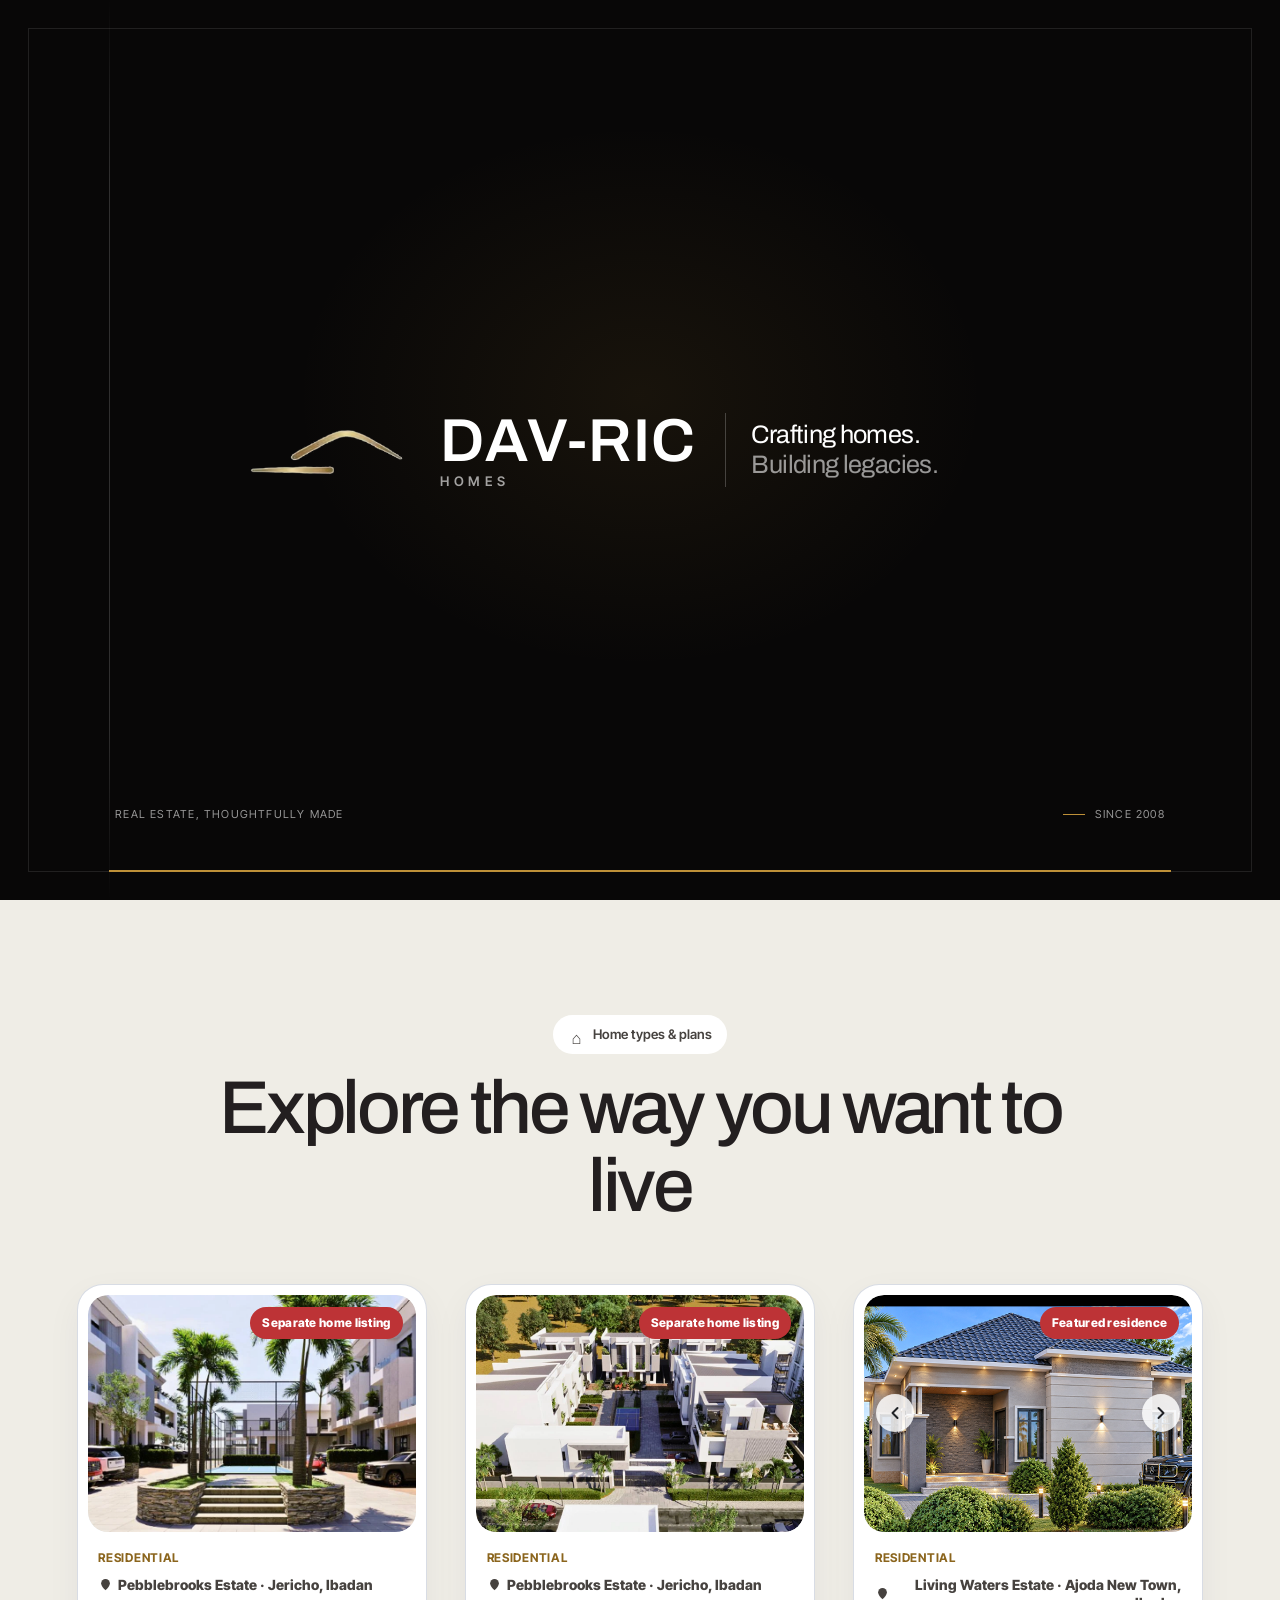
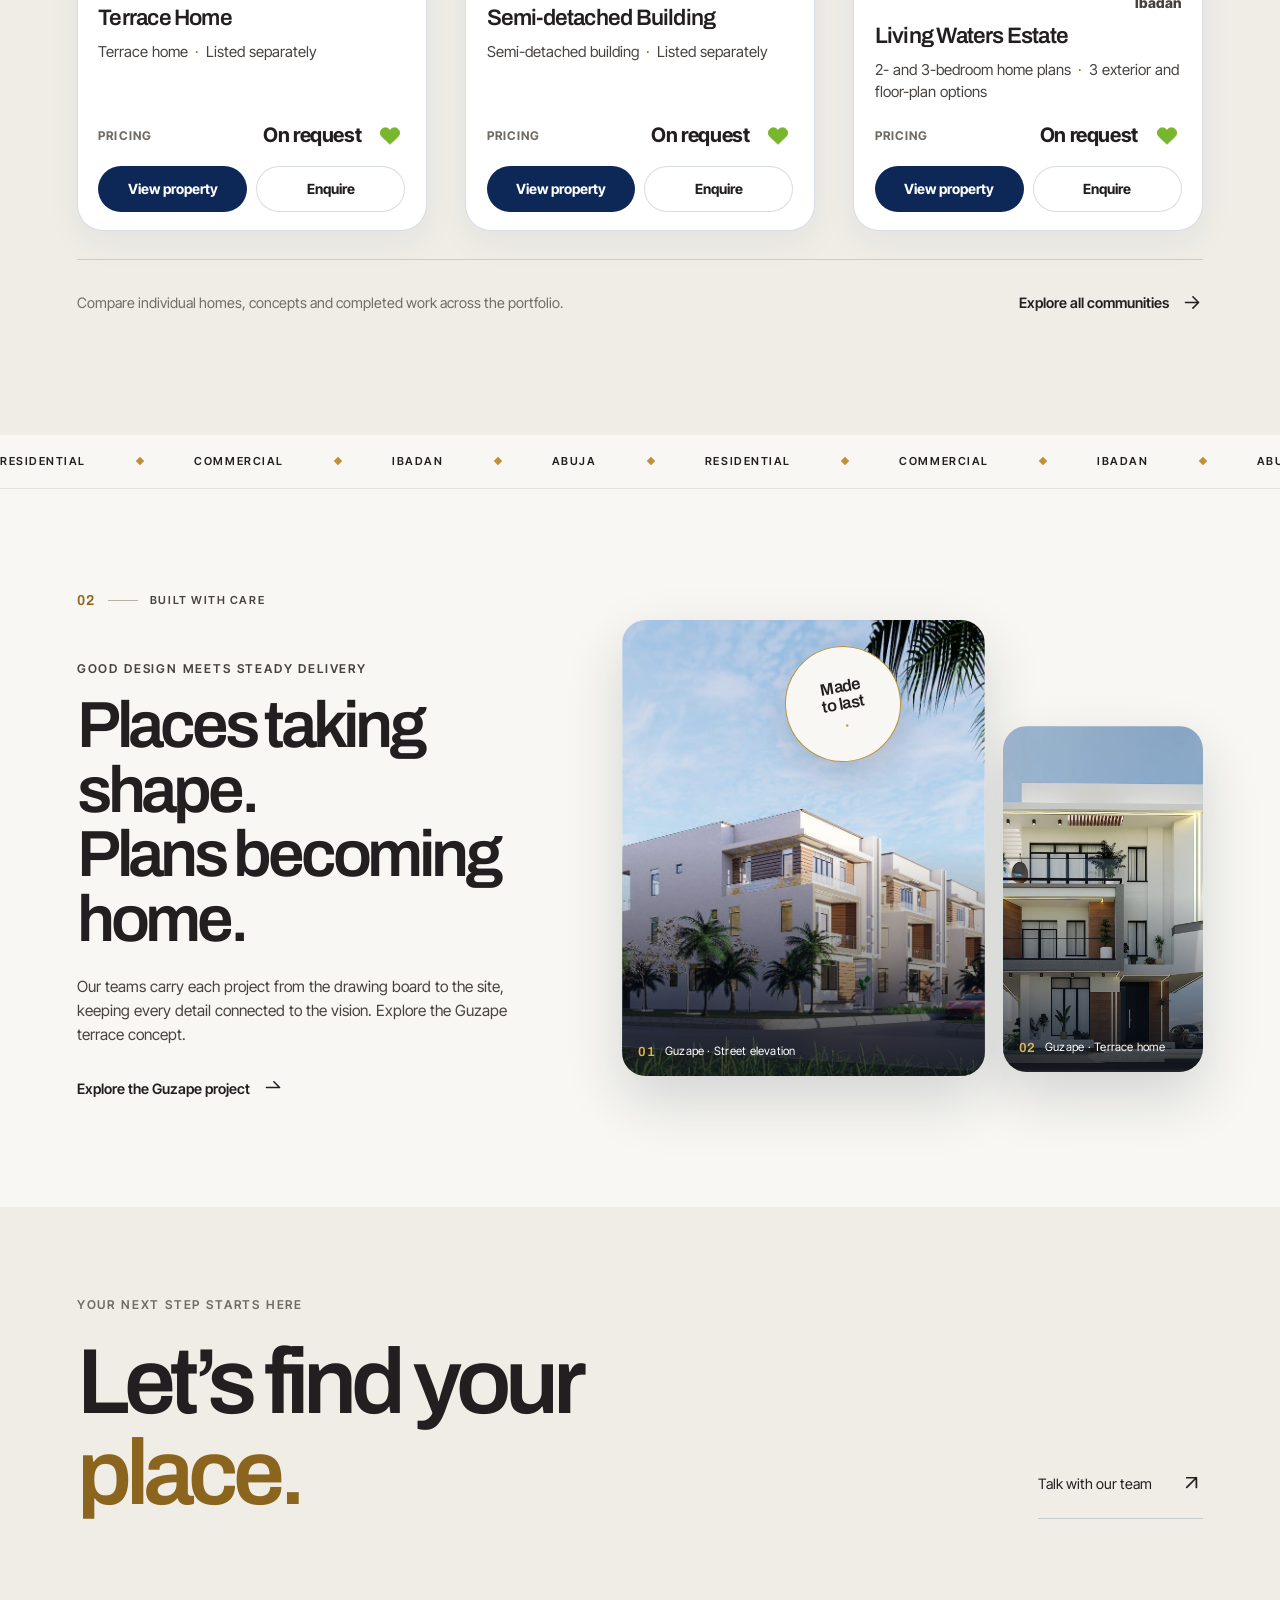
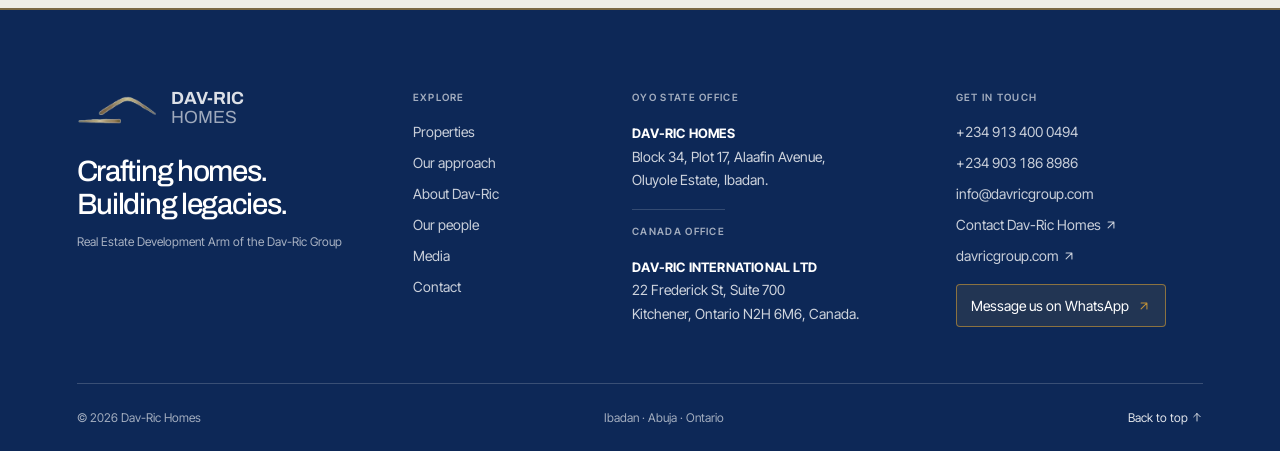
==== index.html @ 877fed22 "Remove featured home types menu item" ====
<!doctype html>
<html lang="en">
  <head>
    <meta charset="utf-8" />
    <meta name="viewport" content="width=device-width, initial-scale=1" />
    <meta name="theme-color" content="#f7f6f3" />
    <link rel="icon" type="image/png" sizes="64x64" href="assets/favicon.png?v=homes-logo" />
    <link rel="canonical" href="https://davrichomes.com/" />
    <meta
      name="description"
      content="Discover residential homes and developments by Dav-Ric Homes in Ibadan and Abuja, including Pebblebrooks Estate and Living Waters Estate."
    />
    <meta property="og:site_name" content="Dav-Ric Homes" />
    <meta property="og:title" content="Dav-Ric Homes | Homes &amp; Developments in Ibadan, Nigeria" />
    <meta
      property="og:description"
      content="Thoughtful homes and places to live, shaped by competence, care and a lasting design vision."
    />
    <meta property="og:type" content="website" />
    <meta property="og:url" content="https://davrichomes.com/" />
    <meta property="og:image" content="https://davrichomes.com/assets/pebblebrooks-render.webp" />
    <meta property="og:image:alt" content="Architectural visualisation of Pebblebrooks Estate in Jericho, Ibadan" />
    <meta name="twitter:card" content="summary_large_image" />
    <meta name="twitter:title" content="Dav-Ric Homes | Homes &amp; Developments in Ibadan, Nigeria" />
    <meta name="twitter:description" content="Discover residential homes and developments by Dav-Ric Homes in Ibadan and Abuja." />
    <meta name="twitter:image" content="https://davrichomes.com/assets/pebblebrooks-render.webp" />
    <script type="application/ld+json">
      {
        "@context": "https://schema.org",
        "@graph": [
          {
            "@type": "Organization",
            "@id": "https://davrichomes.com/#organization",
            "name": "Dav-Ric Homes",
            "url": "https://davrichomes.com/",
            "description": "The real estate development arm of Dav-Ric Group, creating homes and residential developments.",
            "logo": {
              "@type": "ImageObject",
              "url": "https://davrichomes.com/assets/davric-mark.png"
            },
            "parentOrganization": {
              "@type": "Organization",
              "name": "Dav-Ric Group",
              "url": "https://www.davricgroup.com/"
            },
            "address": {
              "@type": "PostalAddress",
              "streetAddress": "Block 34, Plot 17, Alaafin Avenue, Oluyole Estate",
              "addressLocality": "Ibadan",
              "addressRegion": "Oyo",
              "addressCountry": "NG"
            },
            "contactPoint": {
              "@type": "ContactPoint",
              "telephone": "+2349134000494",
              "email": "info@davricgroup.com",
              "contactType": "customer enquiries",
              "availableLanguage": "English"
            }
          },
          {
            "@type": "WebSite",
            "@id": "https://davrichomes.com/#website",
            "url": "https://davrichomes.com/",
            "name": "Dav-Ric Homes",
            "publisher": { "@id": "https://davrichomes.com/#organization" },
            "inLanguage": "en"
          }
        ]
      }
    </script>
    <title>Dav-Ric Homes | Homes &amp; Developments in Ibadan, Nigeria</title>
    <script>
      try {
        const savedTheme = localStorage.getItem("davric-theme");
        const preferredTheme = savedTheme || (window.matchMedia("(prefers-color-scheme: dark)").matches ? "dark" : "light");
        document.documentElement.dataset.theme = preferredTheme;
      } catch {
        document.documentElement.dataset.theme = window.matchMedia("(prefers-color-scheme: dark)").matches ? "dark" : "light";
      }
    </script>
    <link rel="preconnect" href="https://fonts.googleapis.com" />
    <link rel="preconnect" href="https://fonts.gstatic.com" crossorigin />
    <link
      href="https://fonts.googleapis.com/css2?family=Archivo:wght@400;500;600;700&family=Inter+Tight:wght@400;500;600;700&display=swap"
      rel="stylesheet"
    />
    <link rel="stylesheet" href="styles.css?v=estate-layouts-20261120" />
    <script src="script.js?v=communities-developments-20261121" defer></script>
  </head>
  <body>
    <a class="skip-link" href="#main">Skip to content</a>

    <div class="site-intro" data-site-intro aria-hidden="true">
      <div class="site-intro-lockup">
        <span class="site-intro-mark"><img src="assets/davric-roof-mark.png" alt="" width="164" height="50" /></span>
        <span class="site-intro-name"><strong>DAV-RIC</strong><span>HOMES</span></span>
        <span class="site-intro-tagline">Crafting homes.<br /><em>Building legacies.</em></span>
      </div>
      <span class="site-intro-footer"><span>Real estate, thoughtfully made</span><span><i></i> Since 2008</span></span>
      <span class="site-intro-progress" aria-hidden="true"></span>
    </div>
    <div class="page-transition" data-page-transition aria-hidden="true">
      <span class="page-transition-mark"><img src="assets/davric-roof-mark.png" alt="" /></span>
      <span class="page-transition-name"><strong>DAV-RIC</strong><span>HOMES</span></span>
      <span class="page-transition-rule"></span>
    </div>
    <span class="page-scroll-meter" data-scroll-meter aria-hidden="true"></span>

    <header class="site-header" id="top">
      <div class="header-inner shell">
        <a class="brand" href="/" aria-label="Dav-Ric Homes, home">
          <img src="assets/davric-roof-mark.png" alt="Dav-Ric Homes roofline logo" width="84" height="30" />
          <span class="brand-name">
            <strong>DAV-RIC</strong>
            <span>HOMES</span>
          </span>
        </a>

        <nav class="desktop-nav" aria-label="Main navigation">
          <details class="desktop-nav-dropdown">
  <summary>Communities</summary>
  <div class="desktop-nav-dropdown-menu">
    <a href="/communities">Browse all communities</a>
    <a href="/projects/pebblebrooks-terrace-home">Pebblebrooks Terrace Home</a>
    <a href="/projects/pebblebrooks-semi-detached-building">Pebblebrooks Semi-detached</a>
    <a href="/projects/guzape-abuja">Guzape Main Project</a>
  </div>
</details>
          <a href="/about#top">About Dav-Ric</a>
          <a href="/media">Media</a>
          <a href="/contact">Contact</a>
          <a class="nav-cta nav-expert-cta" href="/contact"><span>Speak to an expert</span><span aria-hidden="true"><svg class="ui-arrow ui-arrow--up-right" viewBox="0 0 24 24" focusable="false"><path d="M7 17 17 7M7 7h10v10" /></svg></span></a>
        </nav>

        <div class="header-actions">
          <button class="theme-toggle" type="button" aria-label="Use dark color theme" aria-pressed="false" title="Switch color theme">
            <span class="theme-symbol" aria-hidden="true">◐</span><span class="sr-only">Theme</span>
          </button>
          <button class="menu-toggle" type="button" aria-expanded="false" aria-controls="primary-nav">
            <span class="sr-only">Open navigation</span>
            <span></span><span></span>
          </button>
        </div>
      </div>
    </header>

    <nav class="primary-nav" id="primary-nav" aria-label="Main navigation" aria-hidden="true" inert>
      <div class="primary-nav-inner">
        <div class="menu-intro">
          <p class="menu-kicker"><span></span> Discover Dav-Ric</p>
          <p class="menu-statement">Thoughtful places.<br /><em>Lasting possibility.</em></p>
          <p class="menu-location">Ibadan <span>·</span> Abuja <span>·</span> Ontario</p>
        </div>
        <div class="menu-links">
          <a href="/communities"><span class="menu-link-index">01</span><span>Communities</span><span class="menu-link-arrow" aria-hidden="true"><svg class="ui-arrow ui-arrow--up-right" viewBox="0 0 24 24" focusable="false"><path d="M7 17 17 7M7 7h10v10" /></svg></span></a>
          <a href="/about#approach"><span class="menu-link-index">02</span><span>Our approach</span><span class="menu-link-arrow" aria-hidden="true"><svg class="ui-arrow ui-arrow--up-right" viewBox="0 0 24 24" focusable="false"><path d="M7 17 17 7M7 7h10v10" /></svg></span></a>
          <a href="/about#top"><span class="menu-link-index">03</span><span>About Dav-Ric</span><span class="menu-link-arrow" aria-hidden="true"><svg class="ui-arrow ui-arrow--up-right" viewBox="0 0 24 24" focusable="false"><path d="M7 17 17 7M7 7h10v10" /></svg></span></a>
          <a href="/media"><span class="menu-link-index">04</span><span>Media</span><span class="menu-link-arrow" aria-hidden="true"><svg class="ui-arrow ui-arrow--up-right" viewBox="0 0 24 24" focusable="false"><path d="M7 17 17 7M7 7h10v10" /></svg></span></a>
          <a class="nav-cta" href="/contact"><span>Speak to an expert</span><span aria-hidden="true"><svg class="ui-arrow ui-arrow--up-right" viewBox="0 0 24 24" focusable="false"><path d="M7 17 17 7M7 7h10v10" /></svg></span></a>
        </div>
        <div class="menu-footer">
          <span>Real estate, thoughtfully made</span>
          <span><a href="tel:+2349134000494">+234 913 400 0494</a><i></i><a href="tel:+2349031868986">+234 903 186 8986</a><i></i><a href="mailto:info@davricgroup.com">info@davricgroup.com</a></span>
        </div>
      </div>
    </nav>

    <main id="main">
      <section class="hero section-dark" aria-labelledby="hero-title">
        <div class="hero-image" aria-hidden="true">
          <img class="hero-scene is-active" src="assets/davric-home-render.webp" alt="" fetchpriority="high" data-hero-scene />
          <img class="hero-scene" src="assets/pebblebrooks-render.webp" alt="" loading="eager" data-hero-scene />
          <video class="hero-video" data-hero-video autoplay muted loop playsinline preload="auto" poster="assets/pebblebrooks-render.webp" aria-hidden="true" tabindex="-1">
            <source src="assets/pebblebrooks/pebblebrook-estate.mp4" type="video/mp4" />
          </video>
        </div>
        <div class="hero-shade" aria-hidden="true"></div>
        <div class="hero-content shell">
          <div class="hero-copy" data-reveal>
            <p class="eyebrow eyebrow-light"><span class="eyebrow-line"></span> Real estate, thoughtfully made</p>
            <h1 id="hero-title" aria-label="Crafting homes. Building legacies."><span class="hero-title-line"><span>Crafting homes.</span></span><span class="hero-title-line"><span><em>Building legacies.</em></span></span></h1>
            <p class="hero-intro">
              We create modern homes and places to live with care, confidence and a design vision made to last.
            </p>
            <div class="hero-actions">
              <a class="button button-red" href="/communities">Explore our communities <span aria-hidden="true"><svg class="ui-arrow ui-arrow--down-right" viewBox="0 0 24 24" focusable="false"><path d="m6 6 12 12m-8 0h8v-8" /></svg></span></a>
              <a class="text-link text-link-light" href="/about#top">The Dav-Ric story <span aria-hidden="true"><svg class="ui-arrow ui-arrow--right" viewBox="0 0 24 24" focusable="false"><path d="M4 12h15m-6.5-6.5L19 12l-6.5 6.5" /></svg></span></a>
            </div>
          </div>
          <div class="hero-caption" data-reveal="right">
            <span class="caption-rule"></span>
            <div>
              <strong>Pebblebrooks Estate</strong>
              <span>Jericho · Ibadan</span>
              <span class="hero-credit">Architectural visualisation · Dav-Ric Homes</span>
            </div>
            <span class="caption-index">01 / 01</span>
          </div>
          <a class="hero-scroll-cue" href="#featured-properties"><span>Scroll to discover</span><i aria-hidden="true"></i></a>
          <div class="hero-bottomline" aria-hidden="true">
            <span>Ibadan</span><span>Abuja</span><span class="hero-bottom-rule"></span><span>Dav-Ric Group · founded 2008</span>
          </div>
        </div>
      </section>

      <section class="featured-properties-section section-mist" id="featured-properties" aria-labelledby="featured-properties-title">
        <div class="shell">
          <div class="featured-properties-heading" data-reveal>
            <p class="featured-properties-kicker"><span aria-hidden="true">⌂</span> Home types &amp; plans</p>
            <h2 id="featured-properties-title">Explore the way you want to live</h2>
          </div>

          <div class="featured-property-grid">

            <article class="featured-property-card" data-reveal>
              <div class="featured-property-gallery project-gallery" data-project-gallery data-project-photos='[{"src":"assets/pebblebrooks/gallery/pebblebrooks-home-04.webp","alt":"Architectural visualisation of a Pebblebrook Estate residence"}]'>
                <a class="project-image" href="/projects/pebblebrooks-terrace-home" aria-label="Open the terrace home listing"><img src="assets/pebblebrooks/gallery/pebblebrooks-home-04.webp" alt="Architectural visualisation of a Pebblebrook Estate residence" loading="lazy" /></a>
                <span class="featured-property-badge">Separate home listing</span>
              </div>
              <div class="featured-property-info">
                <div class="featured-property-topline"><span>Residential</span><span class="featured-property-location"><svg viewBox="0 0 24 24" aria-hidden="true"><path d="M12 21s7-5.2 7-11a7 7 0 1 0-14 0c0 5.8 7 11 7 11Z"/><circle cx="12" cy="10" r="2.3"/></svg>Pebblebrooks Estate · Jericho, Ibadan</span></div>
                <h3>Terrace Home</h3>
                <p class="featured-property-facts">Terrace home <span>·</span> Listed separately</p>
                <div class="featured-property-price"><span>Pricing</span><strong>On request</strong><button class="project-save-button" type="button" data-project-save data-project-slug="pebblebrooks-two-bedroom" aria-label="Save Terrace Home" aria-pressed="false"><svg viewBox="0 0 24 24" aria-hidden="true"><path d="M20.8 4.7a5.5 5.5 0 0 0-7.8 0L12 5.8l-1.1-1.1a5.5 5.5 0 0 0-7.8 7.8l1.1 1.1L12 21l7.8-7.4 1.1-1.1a5.5 5.5 0 0 0-.1-7.8Z"/></svg></button></div>
                <div class="featured-property-actions"><a class="button button-blue" href="/projects/pebblebrooks-terrace-home">View property</a><a class="button button-outline" href="/contact?project=pebblebrooks-two-bedroom">Enquire</a></div>
              </div>
            </article>

            <article class="featured-property-card" data-reveal>
              <div class="featured-property-gallery project-gallery" data-project-gallery data-project-photos='[{"src":"assets/pebblebrooks/gallery/pebblebrooks-home-05.webp","alt":"Aerial architectural visualisation of Pebblebrook Estate residences"}]'>
                <a class="project-image" href="/projects/pebblebrooks-semi-detached-building" aria-label="Open the semi-detached home listing"><img src="assets/pebblebrooks/gallery/pebblebrooks-home-05.webp" alt="Aerial architectural visualisation of Pebblebrook Estate residences" loading="lazy" /></a>
                <span class="featured-property-badge">Separate home listing</span>
              </div>
              <div class="featured-property-info">
                <div class="featured-property-topline"><span>Residential</span><span class="featured-property-location"><svg viewBox="0 0 24 24" aria-hidden="true"><path d="M12 21s7-5.2 7-11a7 7 0 1 0-14 0c0 5.8 7 11 7 11Z"/><circle cx="12" cy="10" r="2.3"/></svg>Pebblebrooks Estate · Jericho, Ibadan</span></div>
                <h3>Semi-detached Building</h3>
                <p class="featured-property-facts">Semi-detached building <span>·</span> Listed separately</p>
                <div class="featured-property-price"><span>Pricing</span><strong>On request</strong><button class="project-save-button" type="button" data-project-save data-project-slug="pebblebrooks-three-bedroom" aria-label="Save Semi-detached Building" aria-pressed="false"><svg viewBox="0 0 24 24" aria-hidden="true"><path d="M20.8 4.7a5.5 5.5 0 0 0-7.8 0L12 5.8l-1.1-1.1a5.5 5.5 0 0 0-7.8 7.8l1.1 1.1L12 21l7.8-7.4 1.1-1.1a5.5 5.5 0 0 0-.1-7.8Z"/></svg></button></div>
                <div class="featured-property-actions"><a class="button button-blue" href="/projects/pebblebrooks-semi-detached-building">View property</a><a class="button button-outline" href="/contact?project=pebblebrooks-three-bedroom">Enquire</a></div>
              </div>
            </article>

            <article class="featured-property-card" data-reveal>
              <div class="featured-property-gallery project-gallery" data-project-gallery data-project-photos='[{"src":"assets/ajoda/ajoda-three-bedroom-vision.png","alt":"Three-bedroom home design for Living Waters Estate in Ajoda New Town, Ibadan"},{"src":"assets/ajoda/ajoda-two-bedroom-vision.png","alt":"Two-bedroom home design for Living Waters Estate in Ajoda New Town, Ibadan"},{"src":"assets/ajoda/ajoda-two-bedroom-flat-roof-vision.png","alt":"Flat-roof two-bedroom design for Living Waters Estate in Ajoda New Town, Ibadan"}]'>
                <a class="project-image" href="/projects/living-waters-estate" aria-label="Open Living Waters Estate details"><img src="assets/ajoda/ajoda-three-bedroom-vision.png" alt="Three-bedroom home design for Living Waters Estate in Ajoda New Town, Ibadan" loading="lazy" /></a>
                <span class="featured-property-badge">Featured residence</span>
                <button class="project-gallery-control project-gallery-control--previous" type="button" data-project-gallery-step="-1" aria-label="Previous Living Waters Estate image"><svg viewBox="0 0 24 24" aria-hidden="true"><path d="m15 18-6-6 6-6"/></svg></button>
                <button class="project-gallery-control project-gallery-control--next" type="button" data-project-gallery-step="1" aria-label="Next Living Waters Estate image"><svg viewBox="0 0 24 24" aria-hidden="true"><path d="m9 18 6-6-6-6"/></svg></button>
              </div>
              <div class="featured-property-info">
                <div class="featured-property-topline"><span>Residential</span><span class="featured-property-location"><svg viewBox="0 0 24 24" aria-hidden="true"><path d="M12 21s7-5.2 7-11a7 7 0 1 0-14 0c0 5.8 7 11 7 11Z"/><circle cx="12" cy="10" r="2.3"/></svg>Living Waters Estate · Ajoda New Town, Ibadan</span></div>
                <h3>Living Waters Estate</h3>
                <p class="featured-property-facts">2- and 3-bedroom home plans <span>·</span> 3 exterior and floor-plan options</p>
                <div class="featured-property-price"><span>Pricing</span><strong>On request</strong><button class="project-save-button" type="button" data-project-save data-project-slug="living-waters-estate" aria-label="Save Living Waters Estate" aria-pressed="false"><svg viewBox="0 0 24 24" aria-hidden="true"><path d="M20.8 4.7a5.5 5.5 0 0 0-7.8 0L12 5.8l-1.1-1.1a5.5 5.5 0 0 0-7.8 7.8l1.1 1.1L12 21l7.8-7.4 1.1-1.1a5.5 5.5 0 0 0-.1-7.8Z"/></svg></button></div>
                <div class="featured-property-actions"><a class="button button-blue" href="/projects/living-waters-estate">View property</a><a class="button button-outline" href="/contact?project=living-waters-estate">Enquire</a></div>
              </div>
            </article>
          </div>

          <div class="featured-properties-footer" data-reveal><p>Compare individual homes, concepts and completed work across the portfolio.</p><a class="text-link text-link-dark" href="/communities">Explore all communities <span aria-hidden="true"><svg class="ui-arrow ui-arrow--right" viewBox="0 0 24 24" focusable="false"><path d="M4 12h15m-6.5-6.5L19 12l-6.5 6.5" /></svg></span></a></div>
        </div>
      </section>

      <div class="experience-ribbon" aria-hidden="true">
        <div class="ribbon-track">
          <div class="ribbon-group">
            <span>Residential</span><i></i><span>Commercial</span><i></i><span>Ibadan</span><i></i><span>Abuja</span><i></i>
          </div>
          <div class="ribbon-group">
            <span>Residential</span><i></i><span>Commercial</span><i></i><span>Ibadan</span><i></i><span>Abuja</span><i></i>
          </div>
        </div>
      </div>

      <section class="progress-section section-paper" aria-labelledby="progress-title">
        <div class="shell">
          <div class="progress-grid">
            <div class="progress-copy" data-reveal="left">
              <div class="section-index"><span>02</span><span class="index-rule"></span><span>Built with care</span></div>
              <p class="eyebrow eyebrow-dark">Good design meets steady delivery</p>
              <h2 id="progress-title">Places taking shape.<br /><span>Plans becoming home.</span></h2>
              <p>Our teams carry each project from the drawing board to the site, keeping every detail connected to the vision. Explore the Guzape terrace concept.</p>
              <a class="text-link text-link-dark" href="/projects/guzape-abuja">Explore the Guzape project <span aria-hidden="true"><svg class="ui-arrow ui-arrow--right" viewBox="0 0 24 24" focusable="false"><path d="M4 12h15m-6.5-6.5L19 12l-6.5-6.5" /></svg></span></a>
            </div>
            <div class="progress-photos" data-reveal="right" role="group" aria-label="Guzape project exterior visualisations">
              <figure class="progress-photo progress-photo-main">
                <img src="assets/guzape/guzape-street-elevation.jpg" alt="Street elevation concept for the Guzape terrace homes" loading="lazy" decoding="async" />
                <figcaption><span>01</span> Guzape · Street elevation</figcaption>
              </figure>
              <figure class="progress-photo progress-photo-side">
                <img src="assets/guzape/guzape-terrace-home-render.jpg" alt="Exterior visualisation of an individual Guzape terrace home" loading="lazy" decoding="async" />
                <figcaption><span>02</span> Guzape · Terrace home</figcaption>
              </figure>
              <span class="progress-stamp" aria-hidden="true">Made<br />to last<span>.</span></span>
            </div>
          </div>
        </div>
      </section>

      <section class="contact-callout section-red" aria-labelledby="contact-title">
        <div class="shell contact-callout-inner" data-reveal>
          <div><p class="eyebrow eyebrow-light">Your next step starts here</p><h2 id="contact-title">Let’s find your <em>place.</em></h2></div>
          <a class="contact-callout-link" href="/contact">Talk with our team <span aria-hidden="true"><svg class="ui-arrow ui-arrow--up-right" viewBox="0 0 24 24" focusable="false"><path d="M7 17 17 7M7 7h10v10" /></svg></span></a>
        </div>
      </section>

    </main>

    <footer class="site-footer section-dark">
      <div class="shell footer-main">
        <div class="footer-brand-block">
          <a class="brand brand-footer" href="/#top" aria-label="Dav-Ric Homes, home">
            <img src="assets/davric-roof-mark.png" alt="Dav-Ric Homes roofline logo" width="84" height="30" loading="lazy" />
            <span class="brand-name"><strong>DAV-RIC</strong><span>HOMES</span></span>
          </a>
          <p>Crafting homes.<br />Building legacies.</p>
          <span class="footer-group-note">Real Estate Development Arm of the Dav-Ric Group</span>
        </div>
        <div class="footer-column">
          <p class="footer-heading">Explore</p>
          <a href="/communities">Properties</a>
          <a href="/about#approach">Our approach</a>
          <a href="/about#top">About Dav-Ric</a>
          <a href="/about#people">Our people</a><a href="/media">Media</a>
          <a href="/contact">Contact</a>
        </div>
        <div class="footer-column footer-address">
          <p class="footer-heading">Oyo State office</p>
          <p><strong>DAV-RIC HOMES</strong><br />Block 34, Plot 17, Alaafin Avenue,<br />Oluyole Estate, Ibadan.</p>
          <p class="footer-heading footer-heading-spaced">Canada office</p>
          <p><strong>DAV-RIC INTERNATIONAL LTD</strong><br />22 Frederick St, Suite 700<br />Kitchener, Ontario N2H 6M6, Canada.</p>
        </div>
        <div class="footer-column footer-reach">
          <p class="footer-heading">Get in touch</p>
          <a href="tel:+2349134000494">+234 913 400 0494</a>
          <a href="tel:+2349031868986">+234 903 186 8986</a>
          <a href="mailto:info@davricgroup.com">info@davricgroup.com</a>
          <a href="/contact">Contact Dav-Ric Homes <span aria-hidden="true"><svg class="ui-arrow ui-arrow--up-right" viewBox="0 0 24 24" focusable="false"><path d="M7 17 17 7M7 7h10v10" /></svg></span></a>
          <a href="https://www.davricgroup.com/" target="_blank" rel="noopener noreferrer">davricgroup.com <span aria-hidden="true"><svg class="ui-arrow ui-arrow--up-right" viewBox="0 0 24 24" focusable="false"><path d="M7 17 17 7M7 7h10v10" /></svg></span></a>
          <a class="footer-whatsapp" href="https://wa.me/2349134000494" target="_blank" rel="noopener noreferrer">Message us on WhatsApp <span aria-hidden="true"><svg class="ui-arrow ui-arrow--up-right" viewBox="0 0 24 24" focusable="false"><path d="M7 17 17 7M7 7h10v10" /></svg></span></a>
        </div>
      </div>
      <div class="shell footer-bottom">
        <span>© <span id="current-year">2026</span> Dav-Ric Homes</span>
        <span>Ibadan · Abuja · Ontario</span>
        <a href="#top">Back to top <svg class="ui-arrow ui-arrow--up" viewBox="0 0 24 24" focusable="false"><path d="M12 20V5m-6.5 6.5L12 5l6.5 6.5" /></svg></a>
      </div>
    </footer>
  </body>
</html>
---- styles.css ----
:root {
  color-scheme: light;
  --blue: #0d2857;
  --gold: #be9038;
  --gold-ink: #8b651d;
  --black: #231f20;
  --dark: var(--blue);
  --charcoal: #46423f;
  --grey: #b6b0a5;
  --paper: #f8f7f3;
  --mist: #efede6;
  --white: #ffffff;
  --surface: #ffffff;
  --header-surface: rgb(248 247 243 / 86%);
  --line-color: rgb(13 40 87 / 16%);
  --muted: #716c63;
  --subtle: #6e6962;
  --faint: #817b72;
  --placeholder: #8e8981;
  --field: #bdb8ae;
  --outline: #c5c0b6;
  --display: "Archivo", Arial, sans-serif;
  --body: "Inter Tight", Arial, sans-serif;
  --shell: min(1320px, calc(100% - 12vw));
  --ease: cubic-bezier(0.2, 0.72, 0.2, 1);
}

*,
*::before,
*::after {
  box-sizing: border-box;
}

html {
  scroll-behavior: smooth;
  scroll-padding-top: 92px;
}

body {
  margin: 0;
  background: var(--paper);
  color: var(--black);
  font-family: var(--body);
  font-size: 17.64px;
  line-height: 1.55;
  -webkit-font-smoothing: antialiased;
}

body.menu-open {
  overflow: hidden;
}

img {
  display: block;
  max-width: 100%;
}

a {
  color: inherit;
  text-decoration: none;
}

button,
input,
select,
textarea {
  font: inherit;
}

button,
a,
input,
select,
textarea {
  -webkit-tap-highlight-color: transparent;
}

button:focus-visible,
a:focus-visible,
input:focus-visible,
select:focus-visible,
textarea:focus-visible {
  outline: 2px solid var(--gold);
  outline-offset: 4px;
}

::selection {
  color: var(--blue);
  background: var(--gold);
}

.shell {
  width: var(--shell);
  margin-inline: auto;
}

.sr-only,
.skip-link:not(:focus) {
  position: absolute;
  width: 1px;
  height: 1px;
  padding: 0;
  margin: -1px;
  overflow: hidden;
  clip: rect(0, 0, 0, 0);
  white-space: nowrap;
  border: 0;
}

.skip-link:focus {
  position: fixed;
  z-index: 100;
  top: 12px;
  left: 12px;
  padding: 12px 16px;
  color: var(--white);
  background: var(--black);
}

.section-paper {
  background: var(--paper);
}

.section-mist {
  background: var(--mist);
}

.section-ink,
.section-dark {
  color: var(--white);
  background: var(--dark);
}

.section-red {
  color: var(--white);
  background: var(--blue);
}

.eyebrow {
  display: flex;
  align-items: center;
  gap: 12px;
  margin: 0 0 24px;
  font-family: var(--body);
  font-size: 12.13px;
  font-weight: 600;
  letter-spacing: 0.15em;
  line-height: 1.35;
  text-transform: uppercase;
}

.eyebrow-dark {
  color: var(--charcoal);
}

.eyebrow-light {
  color: rgb(255 255 255 / 76%);
}

.eyebrow-line {
  width: 34px;
  height: 1px;
  background: var(--gold);
}

h1,
h2,
h3,
p {
  margin-top: 0;
}

h1,
h2,
h3 {
  font-family: var(--display);
  font-weight: 600;
}

h1,
h2 {
  letter-spacing: -0.065em;
}

h1 em,
h2 em {
  font-style: normal;
  color: var(--gold);
}

h2 span {
  color: var(--gold);
}

.site-header {
  position: sticky;
  top: 0;
  z-index: 50;
  height: 88px;
  background: var(--header-surface);
  border-bottom: 1px solid rgb(13 40 87 / 12%);
  -webkit-backdrop-filter: blur(16px) saturate(125%);
  backdrop-filter: blur(16px) saturate(125%);
}

.site-header .brand-name strong,
.site-header .brand-name > span,
.site-header .desktop-nav > a:not(.nav-cta) {
  color: var(--blue);
}

.site-header .theme-toggle,
.site-header .menu-toggle {
  border-color: rgb(13 40 87 / 28%);
  color: var(--blue);
  background: rgb(13 40 87 / 5%);
}

.header-inner {
  display: flex;
  height: 100%;
  align-items: center;
  justify-content: space-between;
}

.brand {
  display: inline-flex;
  flex: 0 0 auto;
  align-items: center;
  gap: 10px;
  opacity: 0.86;
  transition: opacity 220ms ease;
}

.brand:hover,
.brand:focus-visible {
  opacity: 1;
}

.site-header .brand img {
  width: 92px;
  height: 33px;
  object-fit: contain;
}

.brand-name {
  display: flex;
  flex-direction: column;
  gap: 1px;
  font-family: var(--display);
  line-height: 1;
}

.site-header .brand-name strong {
  color: var(--blue);
  font-size: 16.54px;
  font-weight: 700;
  letter-spacing: 0.08em;
}

.site-header .brand-name > span {
  color: var(--blue);
  font-family: var(--body);
  font-size: 11.03px;
  font-weight: 600;
  letter-spacing: 0.31em;
}

.primary-nav {
  display: flex;
  align-items: center;
  gap: clamp(22px, 3vw, 46px);
  font-size: 14.33px;
  font-weight: 500;
}

.primary-nav > a:not(.nav-cta) {
  position: relative;
  padding-block: 12px;
}

.primary-nav > a:not(.nav-cta)::after {
  position: absolute;
  right: 0;
  bottom: 4px;
  left: 0;
  height: 1px;
  background: var(--gold);
  content: "";
  transform: scaleX(0);
  transform-origin: left;
  transition: transform 220ms var(--ease);
}

.primary-nav > a:not(.nav-cta):hover::after {
  transform: scaleX(1);
}

.nav-cta {
  display: inline-flex;
  min-height: 46px;
  align-items: center;
  gap: 18px;
  padding: 0 18px;
  color: var(--white);
  background: var(--blue);
  transition: background 180ms ease;
}

.nav-cta:hover {
  color: var(--blue);
  background: var(--gold);
}

.nav-cta span {
  font-size: 19.84px;
}

.menu-toggle {
  display: none;
}

.hero {
  position: relative;
  min-height: min(760px, calc(100svh - 88px));
  min-height: max(640px, calc(100svh - 88px));
  overflow: hidden;
  background: var(--dark);
}

.hero-image,
.hero-shade {
  position: absolute;
  inset: 0;
}

.hero-image {
  left: auto;
  width: 62%;
}

.hero-image img {
  width: 100%;
  height: 100%;
  object-fit: cover;
  object-position: 48% 42%;
  transform-origin: 56% 42%;
}

.hero-shade {
  background:
    linear-gradient(90deg, #050404 1%, rgb(5 4 4 / 90%) 28%, rgb(5 4 4 / 58%) 49%, rgb(5 4 4 / 10%) 78%, rgb(5 4 4 / 14%) 100%),
    linear-gradient(0deg, rgb(5 4 4 / 52%) 0%, transparent 31%);
}

.hero-content {
  position: relative;
  z-index: 2;
  display: flex;
  min-height: max(640px, calc(100svh - 88px));
  flex-direction: column;
  justify-content: center;
  padding-top: 22px;
  padding-bottom: 84px;
}

.hero-copy {
  width: min(760px, 65%);
  padding-top: 16px;
}

.hero h1 {
  max-width: 850px;
  margin-bottom: 25px;
  font-size: clamp(68.36px, 8.93vw, 127.89px);
  line-height: 0.94;
}

.hero h1 em {
  color: var(--white);
}

.hero .hero-title-line {
  display: block;
}

.hero h1 em::after {
  display: inline-block;
  width: 10px;
  height: 10px;
  margin: 0 0 0.02em 0.07em;
  background: var(--gold);
  content: "";
}

.hero-intro {
  max-width: 465px;
  margin-bottom: 32px;
  color: rgb(255 255 255 / 76%);
  font-size: 18.74px;
  line-height: 1.6;
}

.hero-actions {
  display: flex;
  align-items: center;
  gap: 28px;
}

.button {
  display: inline-flex;
  min-height: 54px;
  align-items: center;
  justify-content: space-between;
  gap: 28px;
  padding: 0 20px;
  border: 0;
  cursor: pointer;
  font-size: 14.33px;
  font-weight: 600;
  transition: color 180ms ease, background 180ms ease, transform 180ms ease;
}

.button:hover {
  transform: translateY(-2px);
}

.button span {
  font-size: 20.95px;
  line-height: 1;
}

.button-red {
  color: var(--white);
  background: var(--blue);
}

.button-red:hover {
  color: var(--blue);
  background: var(--white);
}

.button-dark {
  width: 100%;
  color: var(--white);
  background: var(--black);
}

.button-dark:hover {
  color: var(--blue);
  background: var(--white);
}

.button-outline {
  border: 1px solid var(--outline);
  color: var(--black);
  background: transparent;
}

.button-outline:hover {
  border-color: var(--black);
  background: var(--paper);
}

.text-link {
  display: inline-flex;
  align-items: center;
  gap: 13px;
  font-size: 14.33px;
  font-weight: 600;
}

.text-link span {
  font-size: 20.95px;
  transition: transform 180ms ease;
}

.text-link:hover span {
  transform: translateX(4px);
}

.text-link-light {
  color: var(--white);
}

.text-link-dark {
  color: var(--black);
}

.hero-caption {
  position: absolute;
  right: 0;
  bottom: 84px;
  display: flex;
  max-width: 365px;
  align-items: center;
  gap: 14px;
  padding: 15px 17px;
  background: rgb(5 4 4 / 82%);
  backdrop-filter: blur(10px);
}

.caption-rule {
  width: 2px;
  height: 34px;
  background: var(--gold);
}

.hero-caption > div {
  display: flex;
  flex: 1;
  flex-direction: column;
  gap: 2px;
}

.hero-caption strong {
  font-size: 13.23px;
  font-weight: 600;
}

.hero-caption > div span,
.caption-index {
  color: rgb(255 255 255 / 60%);
  font-size: 11.03px;
}

.caption-index {
  align-self: flex-start;
  letter-spacing: 0.08em;
}

.hero-bottomline {
  position: absolute;
  right: 0;
  bottom: 31px;
  left: 0;
  display: flex;
  align-items: center;
  gap: 13px;
  color: rgb(255 255 255 / 65%);
  font-size: 11.03px;
  font-weight: 500;
  letter-spacing: 0.13em;
  text-transform: uppercase;
}

.hero-bottom-rule {
  width: 45px;
  height: 1px;
  margin-inline: 4px;
  background: rgb(255 255 255 / 38%);
}

.experience-ribbon {
  overflow: hidden;
  padding-block: 18px;
  border-bottom: 1px solid rgb(28 24 21 / 9%);
  background: var(--paper);
  color: var(--ink);
}

.ribbon-track,
.ribbon-group {
  display: flex;
  width: max-content;
  align-items: center;
}

.ribbon-group {
  flex: 0 0 auto;
  gap: clamp(21px, 4vw, 56px);
  padding-right: clamp(21px, 4vw, 56px);
}

.ribbon-group span {
  font-size: 11.03px;
  font-weight: 600;
  letter-spacing: 0.14em;
  text-transform: uppercase;
  white-space: nowrap;
}

.ribbon-group i {
  width: 6px;
  height: 6px;
  flex: 0 0 auto;
  background: var(--gold);
  transform: rotate(45deg);
}

.intro-section {
  padding-block: clamp(64px, 6vw, 88px) 80px;
}

.intro-grid {
  display: grid;
  grid-template-columns: 0.63fr 1.38fr 0.99fr;
  column-gap: clamp(34px, 5vw, 80px);
  row-gap: 70px;
}

.section-index {
  display: flex;
  align-items: center;
  gap: 12px;
  color: var(--charcoal);
  font-size: 11.03px;
  font-weight: 600;
  letter-spacing: 0.14em;
  line-height: 1.3;
  text-transform: uppercase;
}

.section-index > span:first-child {
  color: var(--gold-ink);
  font-family: var(--display);
  font-size: 14.33px;
}

.index-rule {
  width: 30px;
  height: 1px;
  background: var(--grey);
}

.intro-heading .eyebrow {
  margin-bottom: 23px;
}

.intro-heading h1,
.intro-heading h2,
.approach-heading h2,
.projects-heading h2,
.progress-copy h2 {
  margin-bottom: 0;
  font-size: clamp(48.51px, 5.84vw, 79.38px);
  line-height: 0.99;
}

.intro-heading h1,
.intro-heading h2 {
  max-width: 670px;
}

.intro-heading h1 span,
.intro-heading h2 span {
  color: var(--charcoal);
}

.intro-copy {
  padding-top: 38px;
  color: var(--charcoal);
  font-size: 15.44px;
}

.intro-copy .lead-copy {
  color: var(--black);
  font-family: var(--display);
  font-size: 19.84px;
  font-weight: 500;
  letter-spacing: -0.02em;
  line-height: 1.45;
}

.intro-copy .text-link {
  margin-top: 12px;
}

.stat-row {
  display: grid;
  grid-column: 2 / -1;
  grid-template-columns: repeat(4, minmax(0, 1fr));
  border-top: 1px solid var(--line-color);
}

.stat {
  display: flex;
  min-height: 116px;
  flex-direction: column;
  justify-content: center;
  gap: 6px;
  padding: 12px 20px 0 0;
}

.stat + .stat {
  padding-left: 22px;
  border-left: 1px solid var(--line-color);
}

.stat strong {
  font-family: var(--display);
  font-size: clamp(34.18px, 3.75vw, 52.92px);
  font-weight: 600;
  letter-spacing: -0.07em;
  line-height: 1;
  font-variant-numeric: tabular-nums;
}

.stat-plus {
  color: var(--gold-ink);
}

.stat > span {
  max-width: 150px;
  color: var(--charcoal);
  font-size: 12.13px;
  line-height: 1.35;
}

.design-section {
  display: grid;
  min-height: 640px;
  grid-template-columns: 1fr 1fr;
  overflow: hidden;
}

.design-image {
  position: relative;
  min-height: 640px;
  overflow: hidden;
}

.design-image::after {
  position: absolute;
  inset: 50% 0 0;
  background: linear-gradient(0deg, rgb(5 4 4 / 64%), transparent);
  content: "";
}

.design-image img {
  width: 100%;
  height: 100%;
  object-fit: cover;
  object-position: center 39%;
}

.image-note {
  position: absolute;
  z-index: 1;
  bottom: 30px;
  left: clamp(24px, 5vw, 82px);
  color: rgb(255 255 255 / 88%);
  font-size: 12.13px;
  letter-spacing: 0.04em;
}

.design-copy {
  position: relative;
  display: flex;
  flex-direction: column;
  align-items: flex-start;
  justify-content: center;
  padding: 88px clamp(40px, 8vw, 132px);
  overflow: hidden;
}

.section-index-light {
  margin-bottom: 76px;
  color: rgb(255 255 255 / 62%);
}

.section-index-light .index-rule {
  background: rgb(255 255 255 / 34%);
}

.design-copy .eyebrow {
  margin-bottom: 21px;
}

.design-copy h2 {
  position: relative;
  z-index: 1;
  margin-bottom: 23px;
  font-size: clamp(57.33px, 6.28vw, 86px);
  line-height: 0.96;
}

.design-copy > p:not(.eyebrow) {
  position: relative;
  z-index: 1;
  max-width: 425px;
  margin-bottom: 27px;
  color: rgb(255 255 255 / 72%);
  font-size: 15.44px;
}

.design-mark {
  position: absolute;
  right: -20px;
  bottom: -88px;
  color: rgb(255 255 255 / 3%);
  font-family: var(--display);
  font-size: clamp(198.45px, 27.56vw, 374.85px);
  font-weight: 700;
  letter-spacing: -0.12em;
  line-height: 1;
  pointer-events: none;
}

.design-mark span {
  color: var(--gold);
}

.approach-section {
  padding-block: clamp(96px, 12vw, 166px) clamp(100px, 12vw, 170px);
}

.approach-heading {
  display: grid;
  grid-template-columns: 0.78fr 1.3fr 0.92fr;
  gap: 36px;
  align-items: start;
  margin-bottom: 86px;
}

.approach-heading h2 {
  font-size: clamp(52.92px, 6.39vw, 84.89px);
}

.approach-heading h2 span {
  color: var(--charcoal);
}

.approach-heading .eyebrow {
  margin-bottom: 20px;
}

.approach-intro {
  max-width: 310px;
  margin: 53px 0 0 auto;
  color: var(--charcoal);
  font-size: 15.44px;
}

.approach-steps {
  display: grid;
  grid-template-columns: repeat(4, minmax(0, 1fr));
  border-top: 1px solid var(--line-color);
}

.approach-step {
  position: relative;
  min-height: 228px;
  padding: 25px 25px 20px 0;
}

.approach-step + .approach-step {
  padding-left: 24px;
  border-left: 1px solid var(--line-color);
}

.step-number {
  display: inline-block;
  margin-bottom: 36px;
  color: var(--gold);
  font-family: var(--display);
  font-size: 16.54px;
  font-weight: 600;
}

.approach-step h3 {
  margin-bottom: 10px;
  font-size: 20.95px;
  letter-spacing: -0.035em;
}

.approach-step p {
  max-width: 240px;
  margin-bottom: 0;
  color: var(--charcoal);
  font-size: 14.33px;
}

.step-line {
  position: absolute;
  right: 25px;
  bottom: 0;
  left: 0;
  height: 2px;
  background: var(--gold);
  transform: scaleX(0.06);
  transform-origin: left;
  transition: transform 320ms var(--ease);
}

.approach-step:hover .step-line {
  transform: scaleX(1);
}

.people-section {
  padding-block: clamp(88px, 10vw, 138px);
}

.people-heading {
  display: grid;
  grid-template-columns: 0.78fr 1.3fr 0.92fr;
  gap: 36px;
  align-items: start;
  margin-bottom: 72px;
}

.people-heading .section-index { margin-bottom: 48px; }
.people-heading .eyebrow { margin-bottom: 18px; }
.people-heading h2 { font-size: clamp(50.71px, 6.06vw, 80.48px); }
.people-heading h2 span { color: var(--charcoal); }
.people-intro { max-width: 320px; margin: 52px 0 0 auto; color: var(--charcoal); font-size: 15.44px; }

.people-group-heading {
  display: flex;
  align-items: baseline;
  gap: 15px;
  margin-bottom: 22px;
  padding-bottom: 14px;
  border-bottom: 1px solid var(--line-color);
}
.people-group-heading > span { color: var(--gold-ink); font-family: var(--display); font-size: 13.23px; font-weight: 700; }
.people-group-heading h3 { margin: 0; font-size: clamp(24.26px, 2.76vw, 34.18px); letter-spacing: -.04em; }
.people-group-intro { margin: -10px 0 22px 28px; color: var(--charcoal); font-size: 14.33px; }
.people-group--delivery { margin-top: 68px; padding-top: 48px; border-top: 1px solid var(--line-color); }

.people-grid { display: grid; gap: 12px; }
.people-grid--leadership { grid-template-columns: repeat(4, minmax(0, 1fr)); }
.people-grid--delivery { display: flex; flex-wrap: wrap; justify-content: center; }
.people-grid--delivery > .people-card { flex: 0 1 calc((100% - 24px) / 3); }
.people-card { display: flex; min-width: 0; flex-direction: column; overflow: hidden; border: 1px solid var(--line-color); background: var(--paper); }
.people-card-media {
  position: relative;
  display: grid;
  aspect-ratio: 4 / 5;
  place-items: center;
  overflow: hidden;
  background: radial-gradient(circle at 50% 38%, rgb(190 144 56 / 18%), transparent 48%), linear-gradient(145deg, #e1ddd4, #f8f7f3 62%, #ddd8cd);
}
.people-card-photo { position: absolute; inset: 0; width: 100%; height: 100%; object-fit: cover; object-position: center top; }
.people-card-initials {
  display: grid;
  width: clamp(66px, 7.1vw, 90px);
  aspect-ratio: 1;
  place-items: center;
  border: 1px solid rgb(255 255 255 / 38%);
  border-radius: 50%;
  color: var(--white);
  background: var(--black);
  font-family: var(--display);
  font-size: clamp(22.05px, 2.32vw, 29.77px);
  font-weight: 600;
  letter-spacing: .04em;
}
.people-card-body { display: flex; flex: 1; flex-direction: column; padding: 19px clamp(14px, 1.6vw, 22px) 22px; }
.people-card-role { margin: 7px 0 0; color: var(--gold-ink); font-size: 11.03px; font-weight: 700; letter-spacing: .1em; line-height: 1.45; text-transform: uppercase; }
.people-card-body h4 { margin: 0; font-size: clamp(17.64px, 1.6vw, 20.95px); letter-spacing: -.035em; line-height: 1.25; }
.people-card-body > p:last-child:not(.people-card-role) { margin: 0; color: var(--charcoal); font-size: 12.13px; line-height: 1.65; }
.people-grid--delivery .people-card-body { min-height: 110px; }
.people-grid--delivery .people-card-role { margin-top: 7px; }
.people-grid--delivery .people-card-body h4 { margin-top: 0; margin-bottom: 0; font-size: clamp(15.44px, 1.32vw, 18.74px); }

.projects-section {
  padding-block: clamp(96px, 11vw, 158px) clamp(96px, 11vw, 152px);
}

.projects-heading {
  display: flex;
  align-items: flex-end;
  justify-content: space-between;
  gap: 50px;
  margin-bottom: 61px;
}

.projects-heading .section-index {
  margin-bottom: 48px;
}

.projects-heading .eyebrow {
  margin-bottom: 18px;
}

.projects-heading h2 span {
  color: var(--black);
}

.projects-heading > p {
  width: min(300px, 28%);
  margin: 0 0 8px;
  color: var(--charcoal);
  font-size: 15.44px;
}

.project-toolbar {
  display: flex;
  min-height: 60px;
  align-items: center;
  justify-content: space-between;
  gap: 20px;
  margin-bottom: 25px;
  border-top: 1px solid var(--line-color);
  border-bottom: 1px solid var(--line-color);
}

.filter-list {
  display: flex;
  align-items: center;
  gap: 26px;
}

.filter-button {
  display: inline-flex;
  align-items: center;
  gap: 9px;
  padding: 16px 0;
  border: 0;
  color: var(--charcoal);
  background: none;
  cursor: pointer;
  font-size: 15.44px;
  font-weight: 700;
  transition: color 180ms ease;
}

.filter-button span {
  display: grid;
  width: 24px;
  height: 24px;
  place-items: center;
  border: 1px solid var(--line-color);
  border-radius: 50%;
  font-size: 11.03px;
  font-weight: 700;
}

.filter-button:hover,
.filter-button.is-active {
  color: var(--black);
}

.filter-button.is-active {
  font-weight: 800;
}

.filter-button.is-active span {
  border-color: var(--gold);
  color: var(--blue);
  background: var(--gold);
}

.project-count {
  color: var(--muted);
  font-size: 12.13px;
}

.project-grid {
  display: grid;
  grid-template-columns: repeat(12, minmax(0, 1fr));
  gap: 34px 24px;
  align-items: start;
}

.project-card {
  min-width: 0;
  background: var(--white);
  transition: opacity 180ms ease, transform 180ms ease;
}

.project-card[hidden] {
  display: none;
}

.project-card-feature,
.project-card-wide {
  grid-column: span 7;
}

.project-card-editorial {
  grid-column: span 5;
}

.project-card-editorial:nth-of-type(3) {
  grid-column: span 5;
}

.project-card-wide {
  grid-column: span 7;
}

.project-card-feature {
  grid-column: span 7;
}

.project-card-editorial .editorial-art {
  height: auto;
  aspect-ratio: 1.65 / 1;
}

.project-image {
  position: relative;
  display: block;
  aspect-ratio: 1.7 / 1;
  overflow: hidden;
  background: #d7d4d1;
}

.project-image img {
  width: 100%;
  height: 100%;
  object-fit: cover;
  transition: transform 600ms var(--ease);
}

.project-image:hover img {
  transform: scale(1.035);
}

.project-card-feature .project-image img {
  object-position: center 54%;
}

.image-label {
  position: absolute;
  bottom: 14px;
  left: 14px;
  padding: 7px 10px;
  color: var(--white);
  background: rgb(5 4 4 / 78%);
  font-size: 9.92px;
  font-weight: 500;
  letter-spacing: 0.08em;
  text-transform: uppercase;
}

.palm-card-photo-count {
  position: absolute;
  z-index: 3;
  top: 14px;
  left: 14px;
  display: inline-flex;
  align-items: center;
  gap: 6px;
  padding: 8px 10px;
  background: rgb(247 246 243 / 94%);
  color: #201d1b;
  font-size: 11.03px;
  font-weight: 700;
  letter-spacing: .04em;
  line-height: 1;
  backdrop-filter: blur(10px);
}

.palm-card-photo-count svg { width: 14px; height: 14px; fill: none; stroke: currentColor; stroke-linecap: round; stroke-linejoin: round; stroke-width: 1.7; }

.image-arrow {
  position: absolute;
  top: 14px;
  right: 14px;
  display: grid;
  width: 37px;
  height: 37px;
  place-items: center;
  color: var(--black);
  background: var(--white);
  font-size: 20.95px;
  transition: color 180ms ease, background 180ms ease;
}

.project-image:hover .image-arrow {
  color: var(--blue);
  background: var(--gold);
}

.project-info {
  padding: 23px 25px 27px;
}

.project-meta {
  display: flex;
  flex-wrap: wrap;
  justify-content: space-between;
  gap: 8px;
  margin-bottom: 13px;
  color: var(--charcoal);
  font-size: 11.03px;
  font-weight: 600;
  letter-spacing: 0.1em;
  text-transform: uppercase;
}

.project-meta span:first-child {
  color: var(--gold-ink);
}

.project-meta span:last-child {
  padding: 5px 9px;
  border-left: 3px solid var(--gold);
  color: var(--black);
  background: var(--mist);
  font-size: 12.13px;
  font-weight: 800;
  letter-spacing: 0.075em;
}

.project-info h3 {
  margin-bottom: 8px;
  font-size: clamp(25.36px, 2.54vw, 34.18px);
  letter-spacing: -0.045em;
  line-height: 1.1;
}

.project-info > p {
  max-width: 560px;
  min-height: 45px;
  margin-bottom: 19px;
  color: var(--charcoal);
  font-size: 14.33px;
  line-height: 1.5;
}

.project-facts {
  display: flex;
  flex-wrap: wrap;
  gap: 7px;
}

.project-facts span {
  padding: 7px 9px;
  border: 1px solid #e3e1de;
  color: var(--charcoal);
  font-size: 11.03px;
  line-height: 1.25;
}

.project-price-tag {
  display: inline-flex;
  align-items: baseline;
  gap: 9px;
  width: fit-content;
  margin-top: 19px;
  padding: 8px 11px;
  border-left: 2px solid var(--gold);
  color: var(--black);
  background: var(--mist);
}

.project-price-tag span {
  color: var(--muted);
  font-size: 9.92px;
  font-weight: 700;
  letter-spacing: .1em;
  text-transform: uppercase;
}

.project-price-tag strong {
  font-size: 12.13px;
  font-weight: 800;
  letter-spacing: .025em;
}

.project-price-tag.is-sold {
  border-left-color: var(--black);
  color: var(--white);
  background: var(--black);
}

.project-price-tag.is-sold span {
  color: rgb(255 255 255 / 72%);
}

.editorial-art {
  position: relative;
  display: flex;
  align-items: flex-end;
  padding: 24px 25px;
  overflow: hidden;
  background: var(--black);
  color: var(--white);
}

.editorial-art-beta {
  background:
    linear-gradient(90deg, transparent 0 47%, rgb(255 255 255 / 10%) 47% 47.2%, transparent 47.2%),
    linear-gradient(0deg, transparent 0 66%, rgb(255 255 255 / 10%) 66% 66.3%, transparent 66.3%),
    #252324;
}

.editorial-art-beta::before,
.editorial-art-beta::after {
  position: absolute;
  width: 37%;
  height: 82%;
  bottom: -10%;
  background: linear-gradient(110deg, #3f3c3d, #171516);
  border-top: 2px solid var(--gold);
  content: "";
  transform: skewY(-9deg);
}

.editorial-art-beta::before {
  left: 28%;
}

.editorial-art-beta::after {
  left: 57%;
  opacity: 0.72;
}

.editorial-art-guzape {
  background:
    linear-gradient(90deg, transparent 0 74%, rgb(190 144 56 / 78%) 74% 75%, transparent 75%),
    linear-gradient(0deg, transparent 0 78%, rgb(190 144 56 / 78%) 78% 78.5%, transparent 78.5%),
    #171516;
}

.art-label {
  position: relative;
  z-index: 1;
  font-family: var(--display);
  font-size: clamp(28.67px, 3.31vw, 44.1px);
  font-weight: 600;
  letter-spacing: -0.06em;
  line-height: 0.98;
}

.art-number {
  position: absolute;
  top: 22px;
  right: 22px;
  color: rgb(255 255 255 / 58%);
  font-family: var(--display);
  font-size: 13.23px;
  letter-spacing: 0.08em;
}

.art-shape {
  position: absolute;
  top: 23%;
  right: 9%;
  width: 25%;
  height: 50%;
  border: 1px solid rgb(255 255 255 / 40%);
  border-top: 4px solid var(--gold);
  transform: skewY(-12deg);
}

.art-shape::before,
.art-shape::after {
  position: absolute;
  top: 18%;
  bottom: 12%;
  width: 1px;
  background: rgb(255 255 255 / 26%);
  content: "";
}

.art-shape::before {
  left: 35%;
}

.art-shape::after {
  left: 68%;
}

.art-lines {
  position: absolute;
  top: 20%;
  right: 12%;
  width: 34%;
  height: 54%;
  border-top: 1px solid rgb(255 255 255 / 52%);
  border-bottom: 1px solid rgb(255 255 255 / 52%);
  transform: skewY(-20deg);
}

.art-lines::before,
.art-lines::after {
  position: absolute;
  top: 0;
  bottom: 0;
  width: 1px;
  background: rgb(255 255 255 / 52%);
  content: "";
}

.art-lines::before {
  left: 32%;
}

.art-lines::after {
  right: 28%;
}

.portfolio-note {
  margin: 28px 0 0;
  color: var(--charcoal);
  font-size: 12.13px;
}

.progress-section {
  padding-block: clamp(104px, 12vw, 166px);
  padding-top: clamp(36px, 4vw, 52px);
  overflow: hidden;
}

.progress-grid {
  display: grid;
  grid-template-columns: 0.82fr 1.18fr;
  align-items: center;
  gap: clamp(50px, 9vw, 140px);
}

.progress-copy .section-index {
  margin-bottom: 55px;
}

.progress-copy .eyebrow {
  margin-bottom: 17px;
}

.progress-copy h2 {
  margin-bottom: 22px;
  font-size: clamp(50.71px, 6.06vw, 79.38px);
}

.progress-copy h2 span {
  color: var(--black);
}

.progress-copy > p:not(.eyebrow) {
  max-width: 420px;
  margin-bottom: 26px;
  color: var(--charcoal);
  font-size: 15.44px;
}

.progress-photos {
  position: relative;
  display: grid;
  min-height: 470px;
  grid-template-columns: 1.3fr 0.72fr;
  align-items: center;
  gap: 18px;
}

.progress-photo {
  position: relative;
  margin: 0;
  background: var(--mist);
}

.progress-photo img {
  width: 100%;
  height: 100%;
  object-fit: cover;
}

.progress-photo-main {
  z-index: 1;
  height: 430px;
}

.progress-photo-main img {
  object-position: center;
}

.progress-photo-side {
  height: 330px;
  margin-top: 120px;
}

.progress-photo figcaption {
  display: flex;
  align-items: center;
  gap: 10px;
  padding: 10px 0;
  color: var(--charcoal);
  font-size: 11.03px;
}

.progress-photo figcaption span {
  color: var(--gold-ink);
  font-family: var(--display);
  font-size: 13.23px;
  font-weight: 600;
}

.progress-stamp {
  position: absolute;
  z-index: 2;
  top: 38px;
  left: 28%;
  display: grid;
  width: 116px;
  height: 116px;
  place-content: center;
  border: 1px solid var(--gold);
  border-radius: 50%;
  color: var(--black);
  background: var(--paper);
  font-family: var(--display);
  font-size: 16.54px;
  font-weight: 600;
  letter-spacing: -0.03em;
  line-height: 1.05;
  text-align: center;
  transform: rotate(-10deg);
}

.progress-stamp span {
  display: inline;
  color: var(--gold);
}

.contact-section {
  position: relative;
  padding-block: clamp(88px, 10vw, 142px);
  overflow: hidden;
}

.contact-section::before {
  position: absolute;
  top: -150px;
  right: -85px;
  width: 510px;
  height: 510px;
  border: 1px solid rgb(255 255 255 / 13%);
  content: "";
  transform: rotate(24deg);
  pointer-events: none;
}

.contact-section::after {
  position: absolute;
  right: 16%;
  bottom: -300px;
  width: 620px;
  height: 620px;
  border: 1px solid rgb(255 255 255 / 10%);
  content: "";
  transform: rotate(24deg);
  pointer-events: none;
}

.contact-grid {
  position: relative;
  z-index: 1;
  display: grid;
  grid-template-columns: 1fr minmax(390px, 0.75fr);
  align-items: center;
  gap: clamp(50px, 10vw, 158px);
}

.contact-copy .section-index {
  margin-bottom: 70px;
}

.contact-copy .section-index-light > span:first-child {
  color: var(--white);
}

.contact-copy .eyebrow {
  margin-bottom: 18px;
}

.contact-copy h2 {
  margin-bottom: 23px;
  font-size: clamp(71.66px, 8.82vw, 121.28px);
  line-height: 0.91;
}

.contact-copy h2 em {
  color: var(--black);
}

.contact-copy > p:not(.eyebrow) {
  max-width: 405px;
  margin-bottom: 38px;
  color: rgb(255 255 255 / 80%);
  font-size: 16.54px;
}

.contact-direct {
  display: flex;
  flex-wrap: wrap;
  gap: 32px;
}

.contact-direct a {
  display: flex;
  flex-direction: column;
  gap: 3px;
}

.contact-direct a > span {
  color: rgb(255 255 255 / 68%);
  font-size: 11.03px;
  letter-spacing: 0.12em;
  text-transform: uppercase;
}

.contact-direct strong {
  font-family: var(--display);
  font-size: 16.54px;
  font-weight: 500;
}

.inquiry-form {
  padding: clamp(26px, 3.4vw, 46px);
  color: var(--black);
  background: var(--paper);
}

.form-heading {
  display: flex;
  justify-content: space-between;
  margin-bottom: 28px;
  padding-bottom: 15px;
  border-bottom: 1px solid var(--line-color);
  font-family: var(--display);
  font-size: 18.74px;
  font-weight: 600;
  letter-spacing: -0.03em;
}

.form-heading span + span {
  align-self: center;
  color: var(--gold-ink);
  font-family: var(--body);
  font-size: 11.03px;
  font-weight: 600;
  letter-spacing: 0.12em;
}

.inquiry-form label {
  display: block;
  margin: 17px 0 7px;
  font-size: 12.13px;
  font-weight: 600;
}

.inquiry-form label span {
  color: var(--faint);
  font-weight: 400;
}

.inquiry-form input,
.inquiry-form select,
.inquiry-form textarea {
  width: 100%;
  min-height: 42px;
  padding: 9px 0;
  border: 0;
  border-bottom: 1px solid var(--field);
  border-radius: 0;
  color: var(--black);
  background: transparent;
  font-size: 14.33px;
}

.inquiry-form input::placeholder,
.inquiry-form textarea::placeholder {
  color: var(--placeholder);
}

.inquiry-form select {
  appearance: none;
  background-image: url("data:image/svg+xml,%3Csvg xmlns='http://www.w3.org/2000/svg' width='12' height='8' viewBox='0 0 12 8'%3E%3Cpath fill='none' stroke='%23010000' stroke-width='1.4' d='m1 1 5 5 5-5'/%3E%3C/svg%3E");
  background-repeat: no-repeat;
  background-position: right 8px center;
}

.inquiry-form select:invalid {
  color: var(--placeholder);
}

.inquiry-form textarea {
  min-height: 72px;
  resize: vertical;
}

.inquiry-actions {
  display: grid;
  gap: 10px;
  margin-top: 27px;
}

.inquiry-actions .button {
  width: 100%;
  margin-top: 0;
}

.form-note {
  margin: 10px 0 0;
  color: var(--muted);
  font-size: 11.03px;
  line-height: 1.4;
}

.site-footer {
  padding-top: 72px;
}

.footer-main {
  display: grid;
  grid-template-columns: 1.12fr 0.72fr 1.2fr 1.04fr;
  gap: clamp(28px, 5vw, 75px);
  padding-bottom: 66px;
}

.brand-footer .brand-name strong {
  color: var(--white);
}

.brand-footer .brand-name > span {
  color: rgb(255 255 255 / 70%);
}

.footer-brand-block > p {
  margin: 23px 0 10px;
  font-family: var(--display);
  font-size: clamp(20.95px, 2.21vw, 27.56px);
  font-weight: 500;
  letter-spacing: -0.045em;
  line-height: 1.2;
}

.footer-group-note {
  color: rgb(255 255 255 / 52%);
  font-size: 11.03px;
}

.footer-column {
  display: flex;
  flex-direction: column;
  align-items: flex-start;
  gap: 11px;
  color: rgb(255 255 255 / 78%);
  font-size: 13.23px;
}

.footer-heading {
  margin-bottom: 10px;
  color: rgb(255 255 255 / 52%);
  font-size: 9.92px;
  font-weight: 600;
  letter-spacing: 0.14em;
  text-transform: uppercase;
}

.footer-column a {
  transition: color 180ms ease;
}

.footer-column a:hover {
  color: var(--white);
}

.footer-address p:not(.footer-heading) {
  margin-bottom: 11px;
  line-height: 1.55;
}

.footer-heading-spaced {
  margin-top: 8px;
}

.footer-whatsapp {
  margin-top: 7px;
  padding-bottom: 4px;
  border-bottom: 1px solid var(--gold);
}

.footer-whatsapp span {
  color: var(--gold);
}

.footer-bottom {
  display: flex;
  min-height: 59px;
  align-items: center;
  justify-content: space-between;
  gap: 20px;
  border-top: 1px solid rgb(255 255 255 / 18%);
  color: rgb(255 255 255 / 55%);
  font-size: 11.03px;
}

.footer-bottom a {
  color: var(--white);
}

[data-reveal] {
  opacity: 0;
  transform: translateY(16px);
  transition: opacity 650ms var(--ease), transform 650ms var(--ease);
}

html:not(.js) [data-reveal] {
  opacity: 1;
  transform: none;
}

[data-reveal].is-visible {
  opacity: 1;
  transform: translateY(0);
}

.hero [data-reveal]:nth-child(2) {
  transition-delay: 90ms;
}

@media (prefers-reduced-motion: no-preference) {
  @keyframes hero-image-settle {
    from { transform: scale(1.09); }
    to { transform: scale(1); }
  }

  .hero-image img {
    animation: hero-image-settle 1900ms cubic-bezier(0.16, 1, 0.3, 1) 100ms both;
  }

  @keyframes ribbon-scroll {
    to { transform: translateX(-50%); }
  }

  .ribbon-track {
    animation: ribbon-scroll 38s linear infinite;
  }

  html.js .hero h1 .hero-title-line {
    display: block;
    overflow: clip;
    padding-bottom: 0.08em;
    margin-bottom: -0.08em;
  }

  html.js .hero h1 .hero-title-line > span {
    display: block;
    opacity: 0;
    transform: translateY(112%);
    transition: opacity 780ms var(--ease), transform 900ms var(--ease);
    will-change: transform;
  }

  html.js .hero-copy.is-visible h1 .hero-title-line > span {
    opacity: 1;
    transform: translateY(0);
  }

  html.js .hero-copy.is-visible h1 .hero-title-line:nth-child(2) > span {
    transition-delay: 140ms;
  }

  html.js .hero-copy .eyebrow,
  html.js .hero-copy .hero-intro,
  html.js .hero-copy .hero-actions {
    opacity: 0;
    transform: translateY(14px);
    transition: opacity 600ms var(--ease), transform 700ms var(--ease);
  }

  html.js .hero-copy.is-visible .eyebrow,
  html.js .hero-copy.is-visible .hero-intro,
  html.js .hero-copy.is-visible .hero-actions {
    opacity: 1;
    transform: translateY(0);
  }

  html.js .hero-copy.is-visible .eyebrow { transition-delay: 200ms; }
  html.js .hero-copy.is-visible .hero-intro { transition-delay: 330ms; }
  html.js .hero-copy.is-visible .hero-actions { transition-delay: 460ms; }

  [data-reveal] {
    transform: translate3d(0, 26px, 0) scale(0.992);
    transition: opacity 700ms var(--ease), transform 900ms var(--ease);
    transition-delay: var(--reveal-delay, 0ms);
  }

  [data-reveal="left"] { transform: translate3d(-34px, 0, 0); }
  [data-reveal="right"] { transform: translate3d(34px, 0, 0); }
  [data-reveal="zoom"] { transform: scale(0.975); }

  [data-reveal].is-visible {
    opacity: 1;
    transform: translate3d(0, 0, 0) scale(1);
    transition-delay: var(--reveal-delay, 0ms);
  }
}

/* Home progress imagery is held as branded placeholders while new visuals are prepared. */
.progress-photo > .progress-visual-placeholder {
  position: absolute;
  inset: 0 0 34px;
  display: flex;
  flex-direction: column;
  align-items: flex-start;
  justify-content: flex-end;
  gap: 12px;
  overflow: hidden;
  padding: clamp(18px, 3vw, 34px);
  color: var(--paper);
  background:
    radial-gradient(ellipse at 78% 18%, rgba(191, 144, 61, 0.18), transparent 38%),
    linear-gradient(145deg, #182b45, #0d1e37 64%, #27374a);
  isolation: isolate;
}

.progress-photo > .progress-visual-placeholder::before {
  position: absolute;
  z-index: -1;
  inset: 0;
  background-image:
    repeating-linear-gradient(0deg, transparent 0 5px, rgba(255, 255, 255, 0.025) 5px 6px),
    repeating-linear-gradient(90deg, transparent 0 5px, rgba(255, 255, 255, 0.02) 5px 6px);
  content: "";
  opacity: 0.65;
}

.progress-placeholder-index {
  color: var(--gold);
  font-size: 12px;
  font-weight: 700;
  letter-spacing: 0.14em;
}

.progress-visual-placeholder strong {
  max-width: 9ch;
  font-family: var(--display);
  font-size: clamp(21px, 2.5vw, 32px);
  font-weight: 600;
  line-height: 1.05;
}

.progress-visual-placeholder small {
  color: rgba(255, 255, 255, 0.75);
  font-size: 11px;
  letter-spacing: 0.06em;
}

.progress-film {
  width: 100%;
  margin: clamp(50px, 7vw, 92px) 0 0;
}

.progress-film-frame {
  overflow: hidden;
  background: #101a2a;
}

.progress-film-video {
  display: block;
  width: 100%;
  height: auto;
  aspect-ratio: 16 / 9;
  background: #101a2a;
  object-fit: contain;
}

.progress-film > figcaption {
  display: flex;
  align-items: center;
  gap: 10px;
  padding: 12px 0;
  color: var(--charcoal);
  font-size: 11.03px;
}

.progress-film > figcaption span {
  color: var(--gold-ink);
  font-family: var(--display);
  font-size: 13.23px;
  font-weight: 600;
}

@media (max-width: 680px) {
  .progress-film {
    margin-top: 38px;
  }

  .progress-film-video {
    aspect-ratio: 16 / 9;
  }

  .progress-visual-placeholder strong {
    font-size: clamp(19px, 5vw, 25px);
  }
}

@media (min-width: 1500px) {
  :root {
    --shell: min(1400px, calc(100% - 180px));
  }
}

@media (max-width: 1050px) {
  :root {
    --shell: calc(100% - 9vw);
  }

  .primary-nav {
    gap: 18px;
    font-size: 13.23px;
  }

  .primary-nav .nav-cta {
    gap: 10px;
    padding-inline: 13px;
  }

  .intro-grid {
    grid-template-columns: 0.48fr 1.25fr 1fr;
    column-gap: 30px;
  }

  .design-copy {
    padding-inline: 6vw;
  }

  .approach-heading {
    grid-template-columns: 0.65fr 1.3fr 0.9fr;
    gap: 24px;
  }

  .progress-grid {
    gap: 50px;
  }

  .progress-photos {
    min-height: 410px;
  }

  .progress-photo-main {
    height: 360px;
  }

  .progress-photo-side {
    height: 275px;
  }

  .contact-grid {
    grid-template-columns: 1fr minmax(340px, 0.85fr);
    gap: 55px;
  }

  .footer-main {
    grid-template-columns: 1fr 0.68fr 1.1fr 1fr;
    gap: 30px;
  }
}

@media (max-width: 760px) {
  :root {
    --shell: calc(100% - 40px);
  }

  html {
    scroll-padding-top: 74px;
  }

  body {
    font-size: 16.54px;
  }

  .experience-ribbon {
    padding-block: 15px;
  }

  .ribbon-group {
    gap: 20px;
    padding-right: 20px;
  }

  .ribbon-group span {
    font-size: 9.92px;
    letter-spacing: 0.11em;
  }

  .site-header {
    height: 72px;
  }

  .site-header .brand img {
    width: 74px;
    height: 27px;
  }

  .site-header .brand-name strong {
    font-size: 15.44px;
  }

  .site-header .brand-name > span {
    font-size: 11.03px;
  }

  .menu-toggle {
    position: relative;
    z-index: 2;
    display: flex;
    width: 46px;
    height: 46px;
    flex-direction: column;
    align-items: center;
    justify-content: center;
    gap: 6px;
    padding: 0;
    border: 1px solid var(--line-color);
    background: var(--paper);
    cursor: pointer;
  }

  .menu-toggle > span:not(.sr-only) {
    width: 17px;
    height: 1px;
    background: var(--black);
    transition: transform 180ms ease;
  }

  .menu-toggle[aria-expanded="true"] > span:nth-last-child(2) {
    transform: translateY(3.5px) rotate(45deg);
  }

  .menu-toggle[aria-expanded="true"] > span:last-child {
    transform: translateY(-3.5px) rotate(-45deg);
  }

  .primary-nav {
    position: fixed;
    top: 72px;
    right: 0;
    left: 0;
    display: flex;
    min-height: calc(100svh - 72px);
    flex-direction: column;
    align-items: stretch;
    justify-content: flex-start;
    gap: 0;
    padding: 22px 20px 34px;
    background: var(--paper);
    opacity: 0;
    pointer-events: none;
    transform: translateY(-7px);
    visibility: hidden;
    transition: opacity 180ms ease, transform 180ms ease, visibility 180ms;
  }

  .primary-nav.is-open {
    opacity: 1;
    pointer-events: auto;
    transform: translateY(0);
    visibility: visible;
  }

  .primary-nav > a:not(.nav-cta) {
    padding: 18px 0;
    border-bottom: 1px solid var(--line-color);
    font-family: var(--display);
    font-size: 25.36px;
    font-weight: 500;
    letter-spacing: -0.04em;
  }

  .primary-nav > a:not(.nav-cta)::after {
    content: none;
  }

  .primary-nav .nav-cta {
    justify-content: space-between;
    margin-top: 26px;
    padding-inline: 18px;
  }

  .hero,
  .hero-content {
    min-height: 680px;
    min-height: max(680px, calc(88svh - 72px));
  }

  .hero-image {
    width: 100%;
    opacity: 0.82;
  }

  .hero-image img {
    object-position: 54% 35%;
  }

  .hero-shade {
    background:
      linear-gradient(90deg, rgb(5 4 4 / 78%), rgb(5 4 4 / 35%) 70%, rgb(5 4 4 / 22%)),
      linear-gradient(0deg, #050404 0%, rgb(5 4 4 / 52%) 24%, transparent 62%);
  }

  .hero-content {
    justify-content: flex-start;
    padding-top: 108px;
    padding-bottom: 110px;
  }

  .hero-copy {
    width: 100%;
    padding-top: 0;
  }

  .eyebrow {
    margin-bottom: 20px;
    font-size: 9.92px;
    letter-spacing: 0.12em;
  }

  .hero h1 {
    margin-bottom: 20px;
    font-size: clamp(59.54px, 14.99vw, 90.41px);
    line-height: 0.96;
  }

  .hero-intro {
    max-width: 400px;
    margin-bottom: 25px;
    font-size: 16.54px;
  }

  .hero-actions {
    flex-wrap: wrap;
    gap: 18px 22px;
  }

  .button {
    min-height: 50px;
    gap: 17px;
    padding-inline: 16px;
    font-size: 13.23px;
  }

  .hero-caption {
    right: 0;
    bottom: 71px;
    max-width: 100%;
    padding: 11px 12px;
  }

  .hero-bottomline {
    bottom: 25px;
    gap: 8px;
    font-size: 8.82px;
    letter-spacing: 0.08em;
  }

  .hero-bottom-rule {
    width: 20px;
    margin-inline: 1px;
  }

  .intro-section,
  .approach-section,
  .projects-section,
  .progress-section {
    padding-block: 86px;
  }

  .progress-section {
    padding-top: 30px;
  }

  .intro-grid {
    grid-template-columns: 1fr;
    gap: 34px;
  }

  .intro-heading .eyebrow {
    margin-bottom: 17px;
  }

.intro-heading h1,
.intro-heading h2,
.approach-heading h2,
.projects-heading h2,
.progress-copy h2 {
    font-size: clamp(47.41px, 12.13vw, 69.46px);
  }

  .intro-copy {
    max-width: 600px;
    padding-top: 0;
    font-size: 14.33px;
  }

  .intro-copy .lead-copy {
    font-size: 18.74px;
  }

  .stat-row {
    grid-column: 1;
    grid-template-columns: repeat(2, minmax(0, 1fr));
    margin-top: 8px;
  }

  .stat {
    min-height: 94px;
    padding-right: 12px;
  }

  .stat + .stat {
    padding-left: 14px;
  }

  .stat:nth-child(3) {
    padding-left: 0;
    border-top: 1px solid var(--line-color);
    border-left: 0;
  }

  .stat:nth-child(4) {
    border-top: 1px solid var(--line-color);
  }

  .stat strong {
    font-size: 39.69px;
  }

  .design-section {
    grid-template-columns: 1fr;
  }

  .design-image {
    min-height: 470px;
    height: 62vw;
  }

  .design-copy {
    min-height: 500px;
    padding: 58px 20px 65px;
  }

  .section-index-light {
    margin-bottom: 54px;
  }

  .design-copy h2 {
    font-size: clamp(58.43px, 13.23vw, 79.38px);
  }

  .design-mark {
    right: -5px;
    bottom: -52px;
    font-size: 253.58px;
  }

  .approach-heading {
    grid-template-columns: 1fr;
    gap: 31px;
    margin-bottom: 49px;
  }

  .people-heading { grid-template-columns: 1fr; gap: 27px; margin-bottom: 52px; }
  .people-heading .section-index { margin-bottom: 12px; }
  .people-heading h2 { font-size: clamp(47.41px, 12.13vw, 69.46px); }
  .people-intro { margin: 0; }
  .people-grid--leadership { grid-template-columns: repeat(2, minmax(0, 1fr)); }
  .approach-heading h2 {
    font-size: clamp(47.41px, 12.13vw, 69.46px);
  }

  .approach-intro {
    max-width: 400px;
    margin: 0;
  }

  .approach-steps {
    grid-template-columns: repeat(2, minmax(0, 1fr));
  }

  .approach-step {
    min-height: 210px;
    padding: 20px 16px 26px 0;
  }

  .approach-step + .approach-step {
    padding-left: 15px;
  }

  .approach-step:nth-child(3) {
    padding-left: 0;
    border-top: 1px solid var(--line-color);
    border-left: 0;
  }

  .approach-step:nth-child(4) {
    border-top: 1px solid var(--line-color);
  }

  .step-number {
    margin-bottom: 26px;
  }

  .approach-step h3 {
    font-size: 18.74px;
  }

  .approach-step p {
    font-size: 13.23px;
  }

  .projects-heading {
    display: block;
    margin-bottom: 41px;
  }

  .projects-heading .section-index {
    margin-bottom: 38px;
  }

  .projects-heading > p {
    width: 100%;
    max-width: 420px;
    margin: 25px 0 0;
  }

  .project-toolbar {
    display: block;
    padding: 2px 0 11px;
    margin-bottom: 18px;
  }

  .filter-list {
    justify-content: space-between;
    gap: 10px;
  }

  .filter-button {
    gap: 6px;
    padding: 13px 0;
    font-size: 13.23px;
    font-weight: 700;
  }

  .filter-button span {
    width: 22px;
    height: 22px;
    font-size: 9.92px;
  }

  .project-count {
    display: block;
    font-size: 11.03px;
  }

  .project-grid {
    grid-template-columns: 1fr;
    gap: 19px;
  }

  .project-card-feature,
  .project-card-wide,
  .project-card-editorial,
  .project-card-editorial:nth-of-type(3) {
    grid-column: 1;
  }

  .project-card-editorial .editorial-art {
    aspect-ratio: 1.7 / 1;
  }

  .project-image {
    aspect-ratio: 1.42 / 1;
  }

  .project-info {
    padding: 19px 18px 21px;
  }

  .project-info h3 {
    font-size: 27.56px;
  }

  .project-info > p {
    min-height: 0;
    font-size: 13.23px;
  }

  .project-facts span {
    font-size: 9.92px;
  }

  .portfolio-note {
    margin-top: 18px;
    font-size: 11.03px;
  }

  .progress-grid {
    grid-template-columns: 1fr;
    gap: 37px;
  }

  .progress-copy .section-index {
    margin-bottom: 38px;
  }

  .progress-copy h2 {
    font-size: clamp(48.51px, 12.13vw, 69.46px);
  }

  .progress-photos {
    min-height: 300px;
    grid-template-columns: 1fr 0.65fr;
    gap: 10px;
  }

  .progress-photo-main {
    height: 280px;
  }

  .progress-photo-side {
    height: 220px;
    margin-top: 70px;
  }

  .progress-photo figcaption {
    gap: 6px;
    font-size: 8.82px;
  }

  .progress-stamp {
    top: 18px;
    left: 28%;
    width: 82px;
    height: 82px;
    font-size: 12.13px;
  }

  .contact-section {
    padding-block: 82px;
  }

  .contact-grid {
    grid-template-columns: 1fr;
    gap: 45px;
  }

  .contact-copy .section-index {
    margin-bottom: 53px;
  }

  .contact-copy h2 {
    font-size: clamp(70.56px, 17.64vw, 99.23px);
  }

  .contact-copy > p:not(.eyebrow) {
    font-size: 15.44px;
  }

  .contact-direct {
    gap: 20px 27px;
  }

  .contact-direct strong {
    font-size: 14.33px;
  }

  .inquiry-form {
    padding: 25px 20px;
  }

  .site-footer {
    padding-top: 38px;
  }

  .footer-main {
    grid-template-columns: repeat(2, minmax(0, 1fr));
    gap: 23px 18px;
    padding-bottom: 28px;
  }

  .footer-brand-block {
    grid-column: 1 / -1;
    display: grid;
    grid-template-columns: minmax(0, 1fr) minmax(0, 1fr);
    align-items: start;
    gap: 5px 14px;
  }

  .brand-footer {
    grid-column: 1;
    grid-row: 1 / span 2;
  }

  .footer-brand-block > p,
  .footer-group-note {
    grid-column: 2;
  }

  .footer-brand-block > p {
    margin: 0;
    font-size: clamp(18.74px, 5.07vw, 22.05px);
  }

  .footer-column {
    font-size: 12.13px;
    gap: 7px;
  }

  .footer-heading {
    margin-bottom: 3px;
  }

  .footer-address p:not(.footer-heading) {
    margin-bottom: 5px;
    line-height: 1.4;
  }

  .footer-heading-spaced {
    margin-top: 0;
  }

  .footer-reach {
    grid-column: 1 / -1;
    display: grid;
    grid-template-columns: repeat(2, minmax(0, 1fr));
    align-items: start;
    gap: 8px 14px;
  }

  .footer-reach .footer-heading,
  .footer-reach .footer-whatsapp {
    grid-column: 1 / -1;
  }

  .footer-reach .footer-whatsapp {
    margin-top: 0;
  }

  .footer-bottom {
    min-height: 50px;
    flex-wrap: wrap;
    justify-content: space-between;
    gap: 4px 12px;
    padding-block: 9px;
    font-size: 9.92px;
  }

  .footer-bottom span:nth-child(2) {
    order: 1;
    width: 100%;
  }
}

@media (max-width: 380px) {
  :root {
    --shell: calc(100% - 32px);
  }

  .hero h1 {
    font-size: 57.33px;
  }

  .hero-actions {
    align-items: flex-start;
    flex-direction: column;
  }

  .filter-list {
    gap: 8px;
  }

  .filter-button {
    font-size: 12.13px;
    font-weight: 700;
  }
}

@media (prefers-reduced-motion: reduce) {
  *,
  *::before,
  *::after {
    scroll-behavior: auto !important;
    animation-duration: 0.01ms !important;
    animation-iteration-count: 1 !important;
    transition-duration: 0.01ms !important;
  }

  [data-reveal] {
    opacity: 1;
    transform: none;
  }

  .ribbon-track {
    animation: none !important;
  }
}

/* Website 2: cinematic image sequence, feature cards and interactive project rail. */
.hero-image {
  left: 0;
  width: 100%;
}

.hero-image img.hero-scene {
  position: absolute;
  inset: 0;
  width: 100%;
  height: 100%;
  object-fit: cover;
  object-position: 55% 45%;
  opacity: 0;
  transform: scale(1.06);
  animation: none;
  transition: opacity 1500ms cubic-bezier(0.2, 0.65, 0.2, 1), transform 9500ms linear;
}

.hero-image img.hero-scene.is-active {
  opacity: 1;
  transform: scale(1);
}

.hero-image img.hero-scene:first-child {
  object-position: 48% 42%;
}

.hero-image video.hero-video {
  position: absolute;
  z-index: 0;
  inset: 0;
  width: 100%;
  height: 100%;
  object-fit: cover;
  object-position: center 45%;
  opacity: 0;
  transition: opacity 900ms ease;
}

.hero-image video.hero-video.is-ready {
  opacity: 1;
}

.hero-caption .hero-credit {
  max-width: 250px;
  margin-top: 3px;
  color: rgb(255 255 255 / 58%);
  font-size: 9.92px;
  line-height: 1.35;
  text-decoration: none;
  transition: color 180ms ease;
}

.hero-caption .hero-credit:hover {
  color: var(--white);
  text-decoration: underline;
  text-underline-offset: 2px;
}

.features-section {
  padding-block: clamp(96px, 10.5vw, 150px);
}

.about-page > section:first-child {
  padding-top: clamp(64px, 6vw, 88px);
}

.features-heading {
  display: grid;
  grid-template-columns: 0.7fr 1.45fr 0.85fr;
  align-items: end;
  gap: clamp(28px, 4vw, 62px);
  margin-bottom: 56px;
}

.features-heading .section-index {
  align-self: start;
}

.features-heading .eyebrow {
  margin-bottom: 18px;
}

.features-heading h2 {
  margin: 0;
  font-size: clamp(48.51px, 5.84vw, 79.38px);
  line-height: 0.98;
}

.features-heading h2 span {
  color: var(--subtle);
}

.features-heading > p {
  max-width: 290px;
  margin: 0 0 7px;
  color: var(--charcoal);
  font-size: 15.44px;
  line-height: 1.65;
}

.feature-grid {
  display: grid;
  grid-template-columns: repeat(4, minmax(0, 1fr));
  border-top: 1px solid var(--line-color);
  border-bottom: 1px solid var(--line-color);
}

.feature-card {
  position: relative;
  display: flex;
  min-height: 250px;
  flex-direction: column;
  padding: 23px 24px 30px 0;
  border-right: 1px solid var(--line-color);
  overflow: hidden;
  transition: background 320ms ease, transform 320ms var(--ease);
}

.feature-card + .feature-card {
  padding-left: 24px;
}

.feature-card:last-child {
  border-right: 0;
}

.feature-index {
  margin-bottom: 54px;
  color: var(--gold);
  font-size: 11.03px;
  font-weight: 600;
  letter-spacing: 0.13em;
}

.feature-card h3 {
  margin: 0 0 10px;
  font-family: var(--display);
  font-size: clamp(19.84px, 1.87vw, 26.46px);
  font-weight: 500;
  letter-spacing: -0.035em;
}

.feature-card p {
  max-width: 235px;
  margin: 0;
  color: var(--charcoal);
  font-size: 13.23px;
  line-height: 1.6;
}

.feature-line {
  position: absolute;
  right: 24px;
  bottom: 0;
  left: 0;
  height: 2px;
  background: var(--gold);
  transform: scaleX(0.08);
  transform-origin: left;
  transition: transform 350ms var(--ease);
}

.project-grid {
  display: grid;
  grid-auto-flow: column;
  grid-auto-columns: minmax(31%, 1fr);
  grid-template-columns: none;
  align-items: stretch;
  gap: 24px;
  overflow-x: auto;
  overflow-y: hidden;
  padding: 3px 2px 18px;
  scroll-padding-inline: 2px;
  scroll-snap-type: x mandatory;
  overscroll-behavior-inline: contain;
  scrollbar-width: none;
}

.project-grid::-webkit-scrollbar {
  display: none;
}

.project-card,
.project-card-feature,
.project-card-wide,
.project-card-editorial,
.project-card-editorial:nth-of-type(3) {
  grid-column: auto;
  scroll-snap-align: start;
}

.project-slider-controls {
  display: flex;
  align-items: center;
  gap: 8px;
  margin-left: 22px;
}

.project-slider-arrow {
  display: grid;
  width: 39px;
  height: 39px;
  place-items: center;
  border: 1px solid var(--line-color);
  color: var(--black);
  background: transparent;
  cursor: pointer;
  font-size: 19.84px;
  transition: color 200ms ease, background 200ms ease, border-color 200ms ease, opacity 200ms ease;
}

.project-slider-arrow:not(:disabled):hover {
  border-color: var(--gold);
  color: var(--blue);
  background: var(--gold);
}

.project-slider-arrow:disabled {
  opacity: 0.35;
  cursor: default;
}

.project-card .project-image,
.project-card .editorial-art {
  cursor: pointer;
}

.project-details-button {
  display: flex;
  width: 100%;
  align-items: center;
  justify-content: space-between;
  padding: 12px 0 0;
  margin-top: 18px;
  border: 0;
  border-top: 1px solid var(--line-color);
  color: var(--black);
  background: transparent;
  cursor: pointer;
  font: inherit;
  font-size: 12.13px;
  text-align: left;
}

.project-details-button span {
  font-size: 18.74px;
  transition: transform 220ms var(--ease);
}

.project-details-button:hover span {
  transform: translate(3px, -3px);
}

.project-details-button:focus-visible,
.project-slider-arrow:focus-visible,
.project-preview-close:focus-visible {
  outline: 2px solid var(--gold);
  outline-offset: 4px;
}

.project-preview {
  width: min(1120px, calc(100vw - 40px));
  max-width: none;
  height: min(700px, calc(100svh - 48px));
  max-height: none;
  padding: 0;
  border: 0;
  overflow: visible;
  color: var(--black);
  background: transparent;
}

.project-preview::backdrop {
  background: rgb(5 4 4 / 78%);
  backdrop-filter: blur(8px);
}

.project-preview-panel {
  position: relative;
  display: grid;
  width: 100%;
  height: 100%;
  grid-template-columns: 1.12fr 0.88fr;
  background: var(--paper);
  box-shadow: 0 26px 90px rgb(0 0 0 / 32%);
}

.project-preview-visual {
  min-width: 0;
  min-height: 0;
  overflow: hidden;
  background: var(--dark);
}

.project-preview-visual > img,
.project-preview-visual > .editorial-art {
  display: block;
  width: 100%;
  height: 100%;
  object-fit: cover;
}

.project-preview-body {
  position: relative;
  display: flex;
  align-items: flex-start;
  flex-direction: column;
  justify-content: center;
  padding: clamp(34px, 5vw, 70px);
}

.project-preview-close {
  position: absolute;
  top: 18px;
  right: 18px;
  display: grid;
  width: 42px;
  height: 42px;
  place-items: center;
  border: 1px solid var(--line-color);
  background: transparent;
  cursor: pointer;
  font-size: 27.56px;
  line-height: 1;
}

.project-preview-meta {
  margin: 0 0 15px;
  color: var(--gold-ink);
  font-size: 11.03px;
  font-weight: 600;
  letter-spacing: 0.13em;
  text-transform: uppercase;
}

.project-preview-body h2 {
  margin: 0 0 20px;
  font-size: clamp(41.9px, 4.96vw, 63.95px);
  line-height: 0.98;
}

.project-preview-body > p:not(.project-preview-meta) {
  margin: 0 0 26px;
  color: var(--charcoal);
  font-size: 15.44px;
  line-height: 1.7;
}

.project-preview-facts {
  display: flex;
  flex-wrap: wrap;
  gap: 8px;
  margin-bottom: 31px;
}

.project-preview-facts span {
  padding: 8px 10px;
  border: 1px solid var(--line-color);
  color: var(--charcoal);
  font-size: 11.03px;
}

@media (hover: hover) and (pointer: fine) {
  .feature-card:hover {
    background: rgb(255 255 255 / 56%);
    transform: translateY(-3px);
  }

  .feature-card:hover .feature-line {
    transform: scaleX(1);
  }
}

@media (max-width: 1050px) {
  .features-heading {
    grid-template-columns: 0.55fr 1.45fr;
  }

  .features-heading > p {
    grid-column: 2;
    margin-top: -12px;
  }

  .feature-grid {
    grid-template-columns: repeat(2, minmax(0, 1fr));
  }

  .feature-card:nth-child(2) {
    border-right: 0;
  }

  .feature-card:nth-child(n + 3) {
    border-top: 1px solid var(--line-color);
  }

  .project-grid {
    grid-auto-columns: minmax(43%, 1fr);
  }
}

@media (max-width: 760px) {
  .features-heading {
    display: block;
    margin-bottom: 38px;
  }

  .features-heading .section-index {
    margin-bottom: 38px;
  }

  .features-heading > p {
    margin: 22px 0 0;
  }

  .feature-card {
    min-height: 214px;
    padding: 20px 15px 24px 0;
  }

  .feature-card + .feature-card {
    padding-left: 15px;
  }

  .feature-index {
    margin-bottom: 38px;
  }

  .feature-card h3 {
    font-size: 19.84px;
  }

  .project-toolbar {
    position: relative;
    display: grid;
    grid-template-columns: 1fr auto;
    grid-template-areas: "filters controls" "count controls";
    align-items: center;
    padding: 2px 0 11px;
    margin-bottom: 18px;
  }

  .filter-list {
    grid-area: filters;
    justify-content: flex-start;
    gap: 14px;
  }

  .project-count {
    grid-area: count;
    display: block;
  }

  .project-slider-controls {
    grid-area: controls;
    margin-left: 12px;
  }

  .project-slider-arrow {
    width: 34px;
    height: 34px;
  }

  .project-grid {
    grid-auto-columns: minmax(86%, 1fr);
    gap: 16px;
  }

  .project-preview {
    width: 100vw;
    height: 100svh;
    margin: 0;
  }

  .project-preview-panel {
    grid-template-columns: 1fr;
    grid-template-rows: minmax(230px, 40svh) 1fr;
    overflow-y: auto;
  }

  .project-preview-body {
    padding: 30px 24px 40px;
  }

  .project-preview-body h2 {
    font-size: 44.1px;
  }
}

@media (prefers-reduced-motion: no-preference) {
  @keyframes project-panel-in {
    from { opacity: 0; transform: translate3d(5vw, 0, 0); }
    to { opacity: 1; transform: translate3d(0, 0, 0); }
  }

  .project-preview[open] .project-preview-panel {
    animation: project-panel-in 560ms var(--ease) both;
  }
}

@media (prefers-reduced-motion: reduce) {
  .hero-image img.hero-scene {
    transition: none !important;
    transform: none !important;
  }

  .hero-image img.hero-scene:not(.is-active) {
    opacity: 0 !important;
  }

  .project-grid {
    scroll-behavior: auto;
  }
}

/* Website 2 motion pass: full-screen navigation, automatic hero film playback,
   and a true right-edge project drawer. */
.menu-toggle {
  position: relative;
  z-index: 2;
  display: flex;
  width: 48px;
  height: 48px;
  flex: 0 0 auto;
  flex-direction: column;
  align-items: center;
  justify-content: center;
  gap: 6px;
  padding: 0;
  border: 1px solid var(--line-color);
  background: var(--paper);
  cursor: pointer;
}

.menu-toggle > span:not(.sr-only) {
  width: 18px;
  height: 1px;
  background: var(--black);
  transition: transform 420ms var(--ease), background 250ms ease;
}

.menu-toggle[aria-expanded="true"] > span:nth-last-child(2) {
  transform: translateY(3.5px) rotate(45deg);
}

.menu-toggle[aria-expanded="true"] > span:last-child {
  transform: translateY(-3.5px) rotate(-45deg);
}

.primary-nav {
  position: fixed;
  z-index: 49;
  inset: 0;
  display: block;
  width: 100%;
  min-height: 100svh;
  overflow: auto;
  padding: 0;
  color: var(--white);
  background:
    radial-gradient(ellipse at 5% 88%, rgb(190 144 56 / 14%), transparent 38%),
    linear-gradient(135deg, #0d2857 0%, #102f66 56%, #081a39 100%);
  opacity: 1;
  pointer-events: none;
  transform: translate3d(100%, 0, 0);
  visibility: hidden;
  transition: transform 760ms cubic-bezier(0.76, 0, 0.24, 1), visibility 0s linear 760ms;
}

.primary-nav.is-open {
  pointer-events: auto;
  transform: translate3d(0, 0, 0);
  visibility: visible;
  transition: transform 760ms cubic-bezier(0.76, 0, 0.24, 1), visibility 0s;
}

.primary-nav-inner {
  display: grid;
  width: min(1400px, calc(100% - 12vw));
  min-height: 100svh;
  grid-template-columns: minmax(220px, 0.78fr) minmax(0, 1.22fr);
  grid-template-rows: 1fr auto;
  align-items: center;
  gap: clamp(32px, 8vw, 140px);
  padding: 112px 0 28px;
  margin-inline: auto;
}

.menu-intro {
  align-self: center;
  padding-bottom: 20px;
}

.menu-kicker {
  display: flex;
  align-items: center;
  gap: 11px;
  margin: 0 0 30px;
  color: rgb(255 255 255 / 64%);
  font-size: 11.03px;
  font-weight: 600;
  letter-spacing: 0.16em;
  text-transform: uppercase;
}

.menu-kicker span {
  width: 30px;
  height: 1px;
  background: var(--gold);
}

.menu-statement {
  margin: 0 0 24px;
  font-family: var(--display);
  font-size: clamp(33.08px, 4.41vw, 61.74px);
  font-weight: 500;
  letter-spacing: -0.065em;
  line-height: 0.99;
}

.menu-statement em {
  color: rgb(255 255 255 / 54%);
  font-style: normal;
}

.menu-location {
  margin: 0;
  color: rgb(255 255 255 / 60%);
  font-size: 11.03px;
  letter-spacing: 0.13em;
  text-transform: uppercase;
}

.menu-location span {
  padding: 0 4px;
  color: var(--gold);
}

.menu-links {
  display: flex;
  flex-direction: column;
  border-top: 1px solid rgb(255 255 255 / 18%);
}

.menu-links > a:not(.nav-cta) {
  display: grid;
  min-height: clamp(61px, 8.8vh, 88px);
  grid-template-columns: 42px 1fr 28px;
  align-items: center;
  gap: 14px;
  border-bottom: 1px solid rgb(255 255 255 / 18%);
  font-family: var(--display);
  font-size: clamp(27.56px, 3.58vw, 48.51px);
  font-weight: 500;
  letter-spacing: -0.055em;
  line-height: 1;
}

.menu-link-index {
  align-self: start;
  padding-top: 8px;
  color: rgb(255 255 255 / 42%);
  font-family: var(--body);
  font-size: 9.92px;
  font-weight: 500;
  letter-spacing: 0.08em;
}

.menu-link-arrow {
  color: var(--gold);
  font-family: var(--body);
  font-size: 23.15px;
  transition: transform 280ms var(--ease);
}

.menu-links > a:hover .menu-link-arrow {
  transform: translate(4px, -4px);
}

.menu-links > .nav-cta {
  display: flex;
  min-height: 54px;
  justify-content: space-between;
  padding: 0 17px;
  margin-top: 22px;
  color: var(--white);
  background: var(--blue);
  font-size: 13.23px;
  transition: color 220ms ease, background 220ms ease;
}

.menu-links > .nav-cta:hover {
  color: var(--blue);
  background: var(--white);
}

.menu-footer {
  display: flex;
  grid-column: 1 / -1;
  align-items: center;
  justify-content: space-between;
  gap: 24px;
  padding-top: 19px;
  border-top: 1px solid rgb(255 255 255 / 18%);
  color: rgb(255 255 255 / 58%);
  font-size: 11.03px;
  letter-spacing: 0.06em;
}

.menu-footer > span:last-child {
  display: flex;
  align-items: center;
  gap: 13px;
}

.menu-footer i {
  width: 3px;
  height: 3px;
  border-radius: 50%;
  background: var(--gold);
}

.menu-footer a:hover {
  color: var(--white);
}

.primary-nav .menu-links > a {
  opacity: 0;
  transform: translate3d(34px, 0, 0);
  transition: opacity 420ms ease, transform 620ms var(--ease), color 220ms ease, background 220ms ease;
}

.primary-nav.is-open .menu-links > a {
  opacity: 1;
  transform: translate3d(0, 0, 0);
}

.primary-nav.is-open .menu-links > a:nth-child(1) { transition-delay: 170ms, 170ms, 0ms, 0ms; }
.primary-nav.is-open .menu-links > a:nth-child(2) { transition-delay: 235ms, 235ms, 0ms, 0ms; }
.primary-nav.is-open .menu-links > a:nth-child(3) { transition-delay: 300ms, 300ms, 0ms, 0ms; }
.primary-nav.is-open .menu-links > a:nth-child(4) { transition-delay: 365ms, 365ms, 0ms, 0ms; }
.primary-nav.is-open .menu-links > a:nth-child(5) { transition-delay: 430ms, 430ms, 0ms, 0ms; }
.primary-nav.is-open .menu-links > a:nth-child(6) { transition-delay: 495ms, 495ms, 0ms, 0ms; }

body.menu-open .site-header {
  border-color: transparent;
  background: transparent;
  backdrop-filter: none;
}

body.menu-open .brand-name,
body.menu-open .brand-name > span {
  color: var(--white);
}

body.menu-open .menu-toggle {
  border-color: rgb(255 255 255 / 48%);
  background: transparent;
}

body.menu-open .menu-toggle > span:not(.sr-only) {
  background: var(--white);
}

.hero-actions {
  flex-wrap: wrap;
}

.hero-bottomline {
  display: none;
}

.hero-scroll-cue {
  position: absolute;
  bottom: 28px;
  left: 0;
  display: inline-flex;
  align-items: center;
  gap: 12px;
  color: rgb(255 255 255 / 66%);
  font-size: 9.92px;
  letter-spacing: 0.1em;
  text-transform: uppercase;
}

.hero-scroll-cue i {
  position: relative;
  display: block;
  width: 32px;
  height: 1px;
  overflow: hidden;
  background: rgb(255 255 255 / 28%);
}

.hero-scroll-cue i::after {
  position: absolute;
  inset: 0;
  background: var(--gold);
  content: "";
  transform: translateX(-100%);
}

.hero-scroll-cue:hover {
  color: var(--white);
}

.hero-scroll-cue:hover i::after {
  transform: translateX(0);
  transition: transform 420ms var(--ease);
}

.feature-card .feature-line {
  transform-origin: left;
  transition: transform 520ms var(--ease);
}

.feature-card[data-reveal] .feature-index,
.feature-card[data-reveal] h3,
.feature-card[data-reveal] p {
  transition: transform 620ms var(--ease), color 250ms ease;
}

.feature-card[data-reveal].is-visible .feature-index { transition-delay: var(--reveal-delay, 0ms); }
.feature-card[data-reveal].is-visible h3 { transition-delay: calc(var(--reveal-delay, 0ms) + 65ms); }
.feature-card[data-reveal].is-visible p { transition-delay: calc(var(--reveal-delay, 0ms) + 115ms); }

.project-preview {
  position: fixed;
  inset: 0 0 0 auto;
  width: min(1040px, 100vw);
  height: 100svh;
  max-height: 100svh;
  margin: 0;
  overflow: hidden;
}

.project-preview-panel {
  height: 100%;
}

.project-preview-body {
  overflow-y: auto;
}

.project-preview-close {
  z-index: 1;
}

@keyframes project-drawer-in {
  from { opacity: 0; transform: translate3d(100%, 0, 0); }
  to { opacity: 1; transform: translate3d(0, 0, 0); }
}

@keyframes project-backdrop-in {
  from { background: rgb(5 4 4 / 0%); backdrop-filter: blur(0); }
  to { background: rgb(5 4 4 / 78%); backdrop-filter: blur(8px); }
}

@media (prefers-reduced-motion: no-preference) {
  .project-preview[open] .project-preview-panel {
    animation: project-drawer-in 760ms cubic-bezier(0.76, 0, 0.24, 1) both;
  }

  .project-preview[open]::backdrop {
    animation: project-backdrop-in 420ms ease both;
  }

  .hero.is-entered .hero-scroll-cue i::after {
    animation: scroll-cue 1.45s var(--ease) 1.2s both;
  }

  @keyframes scroll-cue {
    0% { transform: translateX(-100%); }
    58%, 100% { transform: translateX(0); }
  }
}

@media (max-width: 760px) {
  .primary-nav-inner {
    width: calc(100% - 44px);
    min-height: 100svh;
    grid-template-columns: 1fr;
    grid-template-rows: auto 1fr auto;
    align-items: start;
    gap: 22px;
    padding: 98px 0 20px;
  }

  .menu-intro {
    padding: 0;
  }

  .menu-kicker {
    margin-bottom: 12px;
    font-size: 9.92px;
  }

  .menu-statement {
    margin-bottom: 12px;
    font-size: clamp(30.87px, 8.82vw, 46.31px);
  }

  .menu-links > a:not(.nav-cta) {
    min-height: clamp(49px, 8svh, 64px);
    grid-template-columns: 30px 1fr 22px;
    gap: 10px;
    font-size: clamp(25.36px, 6.84vw, 33.08px);
  }

  .menu-link-index {
    padding-top: 5px;
  }

  .menu-links > .nav-cta {
    min-height: 48px;
    margin-top: 14px;
  }

  .menu-footer {
    align-items: flex-start;
    flex-direction: column;
    gap: 8px;
    padding-top: 13px;
    font-size: 9.92px;
  }

  .menu-footer > span:last-child {
    flex-wrap: wrap;
    gap: 9px;
  }

  .hero-scroll-cue {
    bottom: 72px;
  }

  .hero-caption {
    right: auto;
    bottom: 20px;
    left: 0;
  }

  .hero-scroll-cue {
    left: auto;
    right: 0;
  }

  .project-preview {
    width: 100vw;
    height: 100svh;
    max-height: 100svh;
  }

  .project-preview-panel {
    grid-template-columns: 1fr;
    grid-template-rows: minmax(220px, 40svh) 1fr;
  }
}

@media (prefers-reduced-motion: reduce) {
  .primary-nav,
  .primary-nav.is-open {
    transition: opacity 220ms ease, transform 220ms ease, visibility 0s;
  }

  .primary-nav {
    opacity: 0;
    transform: translate3d(16px, 0, 0);
  }

  .primary-nav.is-open {
    opacity: 1;
    transform: translate3d(0, 0, 0);
  }

  .primary-nav .menu-links > a,
  .primary-nav.is-open .menu-links > a {
    opacity: 1;
    transform: none;
    transition: color 180ms ease, background 180ms ease;
  }

  .project-preview[open] .project-preview-panel,
  .project-preview[open]::backdrop {
    animation: none;
  }

  .project-preview[open] .project-preview-panel {
    animation: project-drawer-reduced 240ms ease-out both;
  }

  [data-reveal] {
    transform: translate3d(0, 8px, 0);
    transition: opacity 220ms ease, transform 220ms ease;
    transition-delay: 0ms !important;
  }

  [data-reveal].is-visible {
    transform: translate3d(0, 0, 0);
  }

  html.js .hero h1 .hero-title-line > span,
  html.js .hero-copy .eyebrow,
  html.js .hero-copy .hero-intro,
  html.js .hero-copy .hero-actions {
    opacity: 0;
    transform: translate3d(0, 8px, 0);
    transition: opacity 220ms ease, transform 220ms ease;
  }

  html.js .hero-copy.is-visible h1 .hero-title-line > span,
  html.js .hero-copy.is-visible .eyebrow,
  html.js .hero-copy.is-visible .hero-intro,
  html.js .hero-copy.is-visible .hero-actions {
    opacity: 1;
    transform: none;
  }

  .hero-image video.hero-video {
    transition-duration: 220ms;
  }

  .hero-scroll-cue i::after {
    animation: none !important;
  }
}

@keyframes project-drawer-reduced {
  from { opacity: 0; transform: translate3d(16px, 0, 0); }
  to { opacity: 1; transform: translate3d(0, 0, 0); }
}

@media (max-width: 420px) {
  .hero-actions {
    gap: 14px 18px;
  }

  .menu-footer > span:last-child {
    font-size: 8.82px;
  }
}

/* DAV-RIC arrival, cinematic media reveals, and the optional night palette. */
.site-intro {
  display: none;
}

html.js .site-intro {
  position: fixed;
  z-index: 200;
  inset: 0;
  display: grid;
  place-items: center;
  overflow: hidden;
  color: var(--white);
  background:
    radial-gradient(ellipse at 50% 44%, rgb(190 144 56 / 9%), transparent 38%),
    #080707;
  clip-path: inset(0);
  transition: clip-path 760ms cubic-bezier(0.76, 0, 0.24, 1);
}

html.js .site-intro::before,
html.js .site-intro::after {
  position: absolute;
  pointer-events: none;
  content: "";
}

html.js .site-intro::before {
  inset: 28px;
  border: 1px solid rgb(255 255 255 / 10%);
}

html.js .site-intro::after {
  top: 0;
  bottom: 0;
  left: 8.5%;
  width: 1px;
  background: linear-gradient(transparent, rgb(255 255 255 / 16%) 20%, rgb(255 255 255 / 16%) 80%, transparent);
}

.site-intro.is-exiting {
  clip-path: inset(0 0 100% 0);
}

.site-intro-lockup {
  display: flex;
  align-items: center;
  gap: clamp(16px, 2.2vw, 30px);
  opacity: 0;
  transform: translate3d(-46px, 0, 0);
  transition: opacity 700ms ease, transform 900ms cubic-bezier(0.16, 1, 0.3, 1);
}

.site-intro.is-ready .site-intro-lockup {
  opacity: 1;
  transform: translate3d(0, 0, 0);
}

.site-intro-mark {
  display: grid;
  width: clamp(112px, 14vw, 164px);
  height: clamp(36px, 4.5vw, 52px);
  flex: 0 0 auto;
  place-items: center;
}

.site-intro-mark img {
  width: 100%;
  height: 100%;
  object-fit: contain;
}

.site-intro-name {
  display: flex;
  min-width: clamp(118px, 16vw, 210px);
  flex-direction: column;
  gap: 5px;
  font-family: var(--display);
  line-height: 0.94;
}

.site-intro-name strong {
  font-size: clamp(30.87px, 4.74vw, 61.74px);
  font-weight: 600;
  letter-spacing: 0.025em;
}

.site-intro-name > span {
  color: rgb(255 255 255 / 62%);
  font-family: var(--body);
  font-size: clamp(9.92px, 1.16vw, 13.23px);
  font-weight: 600;
  letter-spacing: 0.34em;
}

.site-intro-tagline {
  align-self: stretch;
  display: flex;
  min-width: clamp(190px, 24vw, 320px);
  flex-direction: column;
  justify-content: center;
  padding-left: clamp(18px, 2vw, 28px);
  border-left: 1px solid rgb(255 255 255 / 22%);
  font-family: var(--display);
  font-size: clamp(17.64px, 1.98vw, 25.36px);
  letter-spacing: -0.025em;
  line-height: 1.2;
}

.site-intro-tagline em {
  color: rgb(255 255 255 / 58%);
  font-style: normal;
}

.site-intro-footer {
  position: absolute;
  right: 9%;
  bottom: 8.5%;
  left: 9%;
  display: flex;
  justify-content: space-between;
  gap: 20px;
  color: rgb(255 255 255 / 58%);
  font-size: 11.03px;
  letter-spacing: 0.11em;
  text-transform: uppercase;
}

.site-intro-footer > span:last-child {
  display: inline-flex;
  align-items: center;
  gap: 10px;
}

.site-intro-footer i {
  width: 22px;
  height: 1px;
  background: var(--gold);
}

.site-intro-progress {
  position: absolute;
  right: 8.5%;
  bottom: 28px;
  left: 8.5%;
  height: 2px;
  background: rgb(255 255 255 / 12%);
}

.site-intro-progress::after {
  display: block;
  width: 0;
  height: 100%;
  background: var(--gold);
  content: "";
  transition: width 1450ms cubic-bezier(0.4, 0, 0.2, 1);
}

.site-intro.is-ready .site-intro-progress::after {
  width: 100%;
}

body.intro-playing {
  overflow: hidden;
}

.header-actions {
  display: flex;
  flex: 0 0 auto;
  align-items: center;
  gap: 10px;
}

.theme-toggle {
  display: grid;
  width: 48px;
  height: 48px;
  flex: 0 0 auto;
  place-items: center;
  padding: 0;
  border: 1px solid var(--line-color);
  color: var(--black);
  background: var(--paper);
  cursor: pointer;
  transition: color 260ms ease, border-color 260ms ease, background-color 260ms ease, transform 420ms var(--ease);
}

.theme-toggle:hover {
  transform: rotate(-8deg);
}

.theme-symbol {
  font-size: 22.05px;
  line-height: 1;
}

.project-card {
  background: var(--surface);
}

.site-header,
.section-paper,
.section-mist,
.project-card,
.inquiry-form,
.theme-toggle,
.menu-toggle,
.project-preview-panel {
  transition: color 360ms ease, background-color 360ms ease, border-color 360ms ease;
}

.site-header {
  background: var(--header-surface);
}

@media (prefers-reduced-motion: no-preference) {
  .design-image > img,
  .project-card .project-image img,
  .progress-photo img {
    clip-path: inset(0 100% 0 0);
    transform: scale(1.055);
    transition: clip-path 1050ms cubic-bezier(0.76, 0, 0.24, 1), transform 1550ms cubic-bezier(0.16, 1, 0.3, 1), filter 900ms ease;
  }

  .design-image.is-visible > img,
  .project-card.is-visible .project-image img,
  .progress-photos.is-visible .progress-photo img {
    clip-path: inset(0);
    transform: scale(1);
  }

  .project-card .project-image:hover img,
  .project-card.is-visible .project-image:hover img,
  .progress-photo:hover img {
    filter: saturate(1.06);
    transform: scale(1.055);
  }

  .project-card[data-reveal] .project-info > * {
    opacity: 0;
    transform: translate3d(0, 12px, 0);
    transition: opacity 620ms ease, transform 720ms var(--ease);
  }

  .project-card.is-visible .project-info > * {
    opacity: 1;
    transform: translate3d(0, 0, 0);
  }

  .project-card.is-visible .project-info > *:nth-child(1) { transition-delay: 120ms; }
  .project-card.is-visible .project-info > *:nth-child(2) { transition-delay: 180ms; }
  .project-card.is-visible .project-info > *:nth-child(3) { transition-delay: 240ms; }
  .project-card.is-visible .project-info > *:nth-child(4) { transition-delay: 300ms; }
  .project-card.is-visible .project-info > *:nth-child(5) { transition-delay: 360ms; }

  [data-reveal] .index-rule {
    transform: scaleX(0.12);
    transform-origin: left;
    transition: transform 820ms cubic-bezier(0.16, 1, 0.3, 1);
  }

  [data-reveal].is-visible .index-rule {
    transform: scaleX(1);
    transition-delay: 100ms;
  }

  .approach-step .step-line {
    transition: transform 780ms cubic-bezier(0.16, 1, 0.3, 1);
  }

  .approach-step.is-visible .step-line {
    transform: scaleX(1);
    transition-delay: var(--reveal-delay, 0ms);
  }

  .project-card {
    transition: opacity 280ms ease, transform 620ms var(--ease), background-color 360ms ease;
  }

  .project-card:hover {
    transform: translate3d(0, -5px, 0);
  }
}

html[data-theme="dark"] {
  color-scheme: dark;
  --paper: #101a2b;
  --mist: #17263d;
  --black: #f4f1ee;
  --gold-ink: #e0bd68;
  --charcoal: #d0d4dc;
  --surface: #15243a;
  --header-surface: rgb(13 40 87 / 88%);
  --line-color: rgb(255 255 255 / 16%);
  --muted: #c4c9d2;
  --subtle: #cbd0d8;
  --faint: #aab3c2;
  --placeholder: #aeb7c5;
  --field: #738096;
  --outline: #53637b;
}

html[data-theme="dark"] .site-header {
  border-bottom-color: rgb(255 255 255 / 14%);
}

html[data-theme="dark"] .site-header .brand-name strong,
html[data-theme="dark"] .site-header .brand-name > span,
html[data-theme="dark"] .site-header .desktop-nav > a:not(.nav-cta),
html[data-theme="dark"] .site-header .theme-toggle,
html[data-theme="dark"] .site-header .menu-toggle {
  color: var(--white);
}

html[data-theme="dark"] .site-header .theme-toggle,
html[data-theme="dark"] .site-header .menu-toggle {
  border-color: rgb(255 255 255 / 32%);
  background: rgb(255 255 255 / 8%);
}

html[data-theme="dark"] .site-header .nav-cta {
  color: var(--blue);
  background: var(--gold);
}

html[data-theme="dark"] .button-dark {
  color: var(--white);
  background: #080707;
}

html[data-theme="dark"] .project-preview-close {
  color: var(--black);
  background: var(--paper);
}

html[data-theme="dark"] .inquiry-form select {
  background-image: url("data:image/svg+xml,%3Csvg xmlns='http://www.w3.org/2000/svg' width='12' height='8' viewBox='0 0 12 8'%3E%3Cpath fill='none' stroke='%23f4f1ee' stroke-width='1.4' d='m1 1 5 5 5-5'/%3E%3C/svg%3E");
}

@media (max-width: 760px) {
  .site-intro::before { inset: 14px; }
  .site-intro-lockup {
    width: min(84%, 430px);
    flex-wrap: wrap;
    gap: 16px;
  }
  .site-intro-mark {
    width: 96px;
    height: 30px;
  }
  .site-intro-name {
    min-width: 140px;
  }
  .site-intro-name strong { font-size: 35.28px; }
  .site-intro-tagline {
    min-width: 100%;
    margin-top: 4px;
    padding: 14px 0 0;
    border-top: 1px solid rgb(255 255 255 / 22%);
    border-left: 0;
    font-size: 19.84px;
  }
  .site-intro-footer {
    right: 9%;
    bottom: 7%;
    left: 9%;
    font-size: 8.82px;
    letter-spacing: 0.08em;
  }
  .site-intro-progress { right: 8.5%; bottom: 14px; left: 8.5%; }
  .header-actions { gap: 8px; }
}

@media (max-width: 420px) {
  .header-actions { gap: 6px; }
  .theme-toggle,
  .menu-toggle { width: 42px; height: 42px; }
}

@media (prefers-reduced-motion: reduce) {
  html.js .site-intro { transition-duration: 180ms; }
  .site-intro-lockup { transition-duration: 220ms; transform: none; }
  .site-intro-progress::after { transition-duration: 180ms; }
  .design-image > img,
  .project-card .project-image img,
  .progress-photo img { clip-path: none; transform: none; }
  .project-card[data-reveal] .project-info > * { opacity: 1; transform: none; }
}

/* Desktop links stay visible; the animated panel is reserved for compact layouts. */
.desktop-nav {
  display: flex;
  align-items: center;
  gap: clamp(18px, 2.4vw, 36px);
  margin-left: auto;
  padding-inline: clamp(18px, 3vw, 44px);
  font-size: 13.23px;
  font-weight: 500;
}

.desktop-nav a {
  position: relative;
  padding-block: 12px;
  white-space: nowrap;
}

.desktop-nav a::after {
  position: absolute;
  right: 0;
  bottom: 4px;
  left: 0;
  height: 1px;
  background: var(--gold);
  content: "";
  transform: scaleX(0);
  transform-origin: left;
  transition: transform 280ms var(--ease);
}

.desktop-nav a:hover::after,
.desktop-nav a:focus-visible::after {
  transform: scaleX(1);
}

.desktop-nav .nav-expert-cta {
  min-height: 44px;
  gap: 11px;
  padding: 0 15px;
  color: var(--white);
  background: var(--blue);
  letter-spacing: 0.04em;
  text-transform: uppercase;
  transition: background-color 200ms ease, transform 260ms var(--ease);
}

.desktop-nav .nav-expert-cta::after {
  content: none;
}

.desktop-nav .nav-expert-cta:hover,
.desktop-nav .nav-expert-cta:focus-visible {
  color: var(--blue);
  background: var(--gold);
  transform: translateY(-1px);
}

.desktop-nav .nav-expert-cta span:first-child {
  font-size: 11.03px;
  font-weight: 600;
}

.desktop-nav .nav-expert-cta span:last-child {
  font-size: 17.64px;
  transition: transform 200ms ease;
}

.desktop-nav .nav-expert-cta:hover span:last-child,
.desktop-nav .nav-expert-cta:focus-visible span:last-child {
  transform: translateX(3px);
}

.menu-toggle { display: none; }

/* The feature hover keeps its ink contrast and moves only the accent. */
@media (hover: hover) and (pointer: fine) {
  .feature-card:hover,
  html[data-theme="dark"] .feature-card:hover {
    background: transparent;
    transform: translateY(-3px);
  }

  .feature-card:hover h3 { color: var(--gold); }
  .feature-card:hover .feature-index { transform: translateX(3px); }
}

.feature-card h3,
.feature-card .feature-index {
  transition: color 260ms ease, transform 320ms var(--ease);
}

.feature-card:focus-within {
  outline: 1px solid var(--gold);
  outline-offset: -1px;
}

/* A short brand interstitial makes every page change visible. */
.page-transition {
  position: fixed;
  z-index: 200;
  inset: 0;
  display: flex;
  align-items: center;
  justify-content: center;
  gap: 19px;
  overflow: hidden;
  color: #f7f6f3;
  background: #0d2857;
  opacity: 0;
  pointer-events: none;
  visibility: hidden;
  transition: opacity 240ms ease, visibility 0s linear 240ms;
}

.page-transition.is-active,
.page-arriving .page-transition {
  opacity: 1;
  visibility: visible;
  transition: opacity 150ms ease, visibility 0s;
}

.page-transition-mark {
  display: grid;
  width: clamp(96px, 11vw, 132px);
  height: clamp(30px, 3.5vw, 42px);
  place-items: center;
  perspective: 500px;
}

.page-transition-mark img {
  width: 100%;
  height: 100%;
  object-fit: contain;
}

.page-transition-name {
  display: flex;
  flex-direction: column;
  gap: 5px;
  font-family: var(--display);
  line-height: 1;
}

.page-transition-name strong {
  font-size: clamp(26.46px, 4.41vw, 46.31px);
  letter-spacing: 0.06em;
}

.page-transition-name > span {
  color: #c1bab7;
  font-family: var(--body);
  font-size: 11.03px;
  font-weight: 600;
  letter-spacing: 0.35em;
}

.page-transition-rule {
  position: absolute;
  right: 0;
  bottom: 0;
  left: 0;
  height: 3px;
  background: var(--gold);
  transform: scaleX(0);
  transform-origin: left;
}

.page-leaving .page-transition-rule { animation: page-rule-out 620ms var(--ease) forwards; }
.page-arriving .page-transition-rule { animation: page-rule-in 620ms var(--ease) forwards; }
.page-leaving .page-transition-mark img,
.page-arriving .page-transition-mark img { animation: page-mark-spin 620ms cubic-bezier(.2,.72,.24,1) both; }

@keyframes page-mark-spin {
  from { transform: rotateY(0) rotateZ(-8deg) scale(.78); }
  to { transform: rotateY(360deg) rotateZ(0) scale(1); }
}

@keyframes page-rule-out { to { transform: scaleX(1); } }
@keyframes page-rule-in { from { transform: scaleX(1); } to { transform: scaleX(0); } }

.contact-callout-inner {
  display: flex;
  align-items: end;
  justify-content: space-between;
  gap: 30px;
  padding-block: clamp(52px, 7vw, 92px);
}

.contact-callout.section-red {
  color: var(--black);
  background: var(--mist);
}

.contact-callout .eyebrow {
  color: var(--muted);
}

.contact-callout h2 {
  max-width: 720px;
  margin: 10px 0 0;
  color: var(--black);
  font-size: clamp(46.31px, 7.72vw, 92.61px);
  line-height: .98;
}

.contact-callout h2 em { color: var(--gold-ink); }

.contact-callout-link {
  display: inline-flex;
  flex: 0 0 auto;
  align-items: center;
  gap: 28px;
  padding: 16px 0;
  border-bottom: 1px solid var(--line-color);
  color: var(--black);
  font-size: 14.33px;
}

.contact-callout-link span { font-size: 23.15px; transition: transform 220ms var(--ease); }
.contact-callout-link:hover span { transform: translate(4px, -4px); }

/* Independent project journal pages. */
.project-story-page { background: var(--paper); }

.project-story-hero {
  display: grid;
  grid-template-columns: minmax(0, .82fr) minmax(0, 1.18fr);
  min-height: min(700px, calc(100svh - 88px));
  background: var(--dark);
}

.project-story-heading {
  display: flex;
  flex-direction: column;
  align-items: flex-start;
  justify-content: center;
  min-width: 0;
  padding: clamp(40px, 6vw, 88px) clamp(24px, 6vw, 90px);
  color: var(--white);
}

.project-story-heading .eyebrow { margin-bottom: 28px; }
.project-story-heading h1 { max-width: 100%; margin: 0 0 25px; overflow-wrap: anywhere; font-size: clamp(46px, 5.3vw, 80px); line-height: .94; }
.project-story-heading h1 em { color: var(--gold); font-style: normal; }
.project-story-heading .story-meta { margin: 0 0 22px; color: var(--gold); font-size: 11.03px; letter-spacing: .16em; text-transform: uppercase; }
.project-story-heading > .story-price { width: min(100%, 430px); max-width: none; margin: 0 0 22px; background: rgb(255 255 255 / 8%); }
.project-story-heading > .story-price > span { color: rgb(255 255 255 / 68%); }
.project-story-heading > .story-price > strong { color: var(--white); }
.project-story-heading > .story-price.is-sold { border-left-color: var(--gold); background: rgb(255 255 255 / 8%); }
.project-story-heading > .story-price.is-sold > span { color: rgb(255 255 255 / 68%); }
.project-story-heading > .story-price.is-sold > strong { color: var(--white); }
.project-story-deck { max-width: 510px; margin: 0; color: rgb(255 255 255 / 74%); font-size: clamp(16.54px, 1.65vw, 19.84px); line-height: 1.65; }
.story-back-link { display: inline-flex; align-items: center; gap: 11px; margin-top: 32px; color: var(--white); font-size: 13.23px; }
.story-back-link span { color: var(--gold); }

.project-story-visual {
  position: absolute;
  inset: 0;
  min-height: 0;
  overflow: hidden;
  background: #363131;
}

.project-story-media { position: relative; min-height: 450px; overflow: hidden; background: #363131; }

.project-story-visual > img,
.story-editorial { width: 100%; height: 100%; min-height: inherit; object-fit: cover; }
.project-story-visual > img { position: absolute; inset: 0; object-position: center; }
.project-story-visual-plan { background: #f4f3ef; }
.project-story-visual-plan > img { object-fit: contain; }
.project-story-visual::after { position: absolute; inset: 55% 0 0; background: linear-gradient(0deg, rgb(10 8 8 / 62%), transparent); content: ""; pointer-events: none; }
.project-story-visual-note { position: absolute; z-index: 2; right: 24px; bottom: 22px; left: 24px; margin: 0; color: rgb(255 255 255 / 78%); font-size: 11.03px; }

/* Project films use a cinematic hero that resolves to a completed image. */
.project-story-hero--cinematic {
  position: relative;
  display: flex;
  height: min(900px, max(620px, calc(100svh - 88px)));
  min-height: 620px;
  overflow: hidden;
  isolation: isolate;
  background: #100f0f;
}

.project-story-hero--cinematic .project-story-media { position: absolute; z-index: 0; inset: 0; min-height: 0; overflow: hidden; }
.project-story-hero--cinematic .project-story-visual { inset: 0; background: #100f0f; }
.project-story-hero--cinematic .project-story-visual::after { inset: 0; background: linear-gradient(90deg, rgb(7 7 7 / 82%) 0%, rgb(7 7 7 / 60%) 30%, rgb(7 7 7 / 18%) 68%, transparent 100%), linear-gradient(0deg, rgb(7 7 7 / 72%) 0%, transparent 43%); }
.project-story-video,
.project-story-film-endcard { position: absolute; inset: 0; display: block; width: 100%; height: 100%; object-fit: cover; object-position: center 48%; }
.project-story-video { z-index: 0; object-fit: contain; object-position: right center; background: #100f0f; }
.project-story-film-endcard { z-index: 1; clip-path: inset(0 0 0 100%); transition: clip-path 1500ms cubic-bezier(.76, 0, .18, 1); }
.project-story-visual.is-film-finished .project-story-film-endcard { clip-path: inset(0); }
.project-story-visual--film::after { z-index: 1; }

.project-story-film-stamp {
  position: absolute;
  z-index: 2;
  top: clamp(24px, 4vw, 60px);
  right: clamp(22px, 5vw, 72px);
  display: inline-flex;
  align-items: center;
  gap: 10px;
  padding: 11px 14px;
  border: 1px solid rgb(255 255 255 / 34%);
  background: rgb(11 10 10 / 52%);
  color: rgb(255 255 255 / 92%);
  font-size: 9.92px;
  font-weight: 600;
  letter-spacing: .14em;
  backdrop-filter: blur(12px);
}

.project-story-film-stamp i { position: relative; width: 7px; height: 7px; border-radius: 50%; background: var(--gold); }
.project-story-film-stamp i::after { position: absolute; inset: -4px; border: 1px solid rgb(190 144 56 / 64%); border-radius: 50%; content: ""; animation: film-pulse 2s ease-out infinite; }
@keyframes film-pulse { 0% { opacity: .8; transform: scale(.65); } 100% { opacity: 0; transform: scale(1.8); } }

.project-story-hero--cinematic .project-story-heading {
  position: relative;
  z-index: 2;
  width: min(1080px, 84vw);
  min-height: 100%;
  justify-content: flex-end;
  padding: clamp(42px, 7vw, 104px);
}

.project-story-hero--cinematic .story-meta { width: fit-content; margin-bottom: 24px; padding: 9px 12px; border: 1px solid rgb(255 255 255 / 26%); background: rgb(10 9 9 / 34%); color: rgb(255 255 255 / 86%); backdrop-filter: blur(10px); }
.project-story-hero--cinematic .project-story-heading h1 { max-width: 960px; margin-bottom: 23px; font-size: clamp(70.56px, 10.47vw, 156.56px); letter-spacing: -.075em; line-height: .84; }
.project-story-hero--cinematic .project-story-deck { max-width: 550px; color: rgb(255 255 255 / 82%); font-size: clamp(16.54px, 1.65vw, 20.95px); }
.project-story-hero--cinematic .story-back-link { width: fit-content; margin-top: 30px; padding-bottom: 8px; border-bottom: 1px solid rgb(255 255 255 / 50%); }
.project-story-hero--cinematic .story-back-link span { color: #fff; }
.project-story-hero--cinematic .project-story-visual-note { right: clamp(22px, 5vw, 72px); bottom: 26px; left: auto; max-width: 340px; padding: 10px 13px; border-left: 1px solid rgb(255 255 255 / 64%); background: rgb(10 9 9 / 34%); color: rgb(255 255 255 / 88%); font-size: 9.92px; letter-spacing: .1em; text-align: right; text-transform: uppercase; backdrop-filter: blur(10px); }

@media (prefers-reduced-motion: no-preference) and (hover: hover) and (pointer: fine) {
  .project-story-hero--cinematic .story-back-link { transition: gap 260ms var(--ease), border-color 260ms ease; }
  .project-story-hero--cinematic .story-back-link:hover { gap: 17px; border-color: #fff; }
}

@media (max-width: 760px) {
  .project-story-hero--cinematic { height: min(820px, max(650px, 88svh)); min-height: 650px; }
  .project-story-hero--cinematic .project-story-visual::after { background: linear-gradient(90deg, rgb(7 7 7 / 45%), transparent 100%), linear-gradient(0deg, rgb(7 7 7 / 83%) 0%, rgb(7 7 7 / 18%) 65%, rgb(7 7 7 / 26%) 100%); }
  .project-story-hero--cinematic .project-story-heading { width: 100%; min-height: 100%; padding: 38px 24px 72px; }
  .project-story-hero--cinematic .project-story-heading h1 { max-width: 620px; font-size: clamp(63.95px, 14.33vw, 99.23px); }
  .project-story-hero--cinematic .project-story-deck { max-width: 420px; font-size: 16.54px; }
  .project-story-video { object-position: center; }
  .project-story-film-stamp { top: 18px; right: 18px; padding: 9px 10px; font-size: 8.82px; }
  .project-story-hero--cinematic .project-story-visual-note { right: 18px; bottom: 16px; max-width: 250px; font-size: 8.82px; }
}

@media (prefers-reduced-motion: reduce) {
  .project-story-film-stamp i::after { animation: none; }
  .project-story-film-endcard { transition: none; }
  .project-story-visual.is-film-finished .project-story-film-endcard { clip-path: inset(0); }
}

.story-editorial { position: absolute; inset: 0; display: grid; overflow: hidden; place-items: center; background: #242021; color: #f7f6f3; }
.story-editorial::before,
.story-editorial::after { position: absolute; content: ""; }
.story-editorial::before { inset: 10% 8%; border: 1px solid rgb(255 255 255 / 26%); }
.story-editorial::after { right: 0; bottom: 18%; left: 0; height: 1px; background: rgb(255 255 255 / 25%); transform: rotate(-17deg); }
.story-editorial span { position: relative; z-index: 1; max-width: 78%; font-family: var(--display); font-size: clamp(48.51px, 7.72vw, 110.25px); letter-spacing: -.07em; line-height: .9; }
.story-editorial i { position: absolute; top: 13%; right: 17%; width: 25%; height: 57%; border: 1px solid rgb(255 255 255 / 35%); transform: skewY(-11deg); }
.story-editorial b { position: absolute; right: 9%; bottom: 7%; color: var(--gold); font-size: 14.33px; font-weight: 500; letter-spacing: .16em; }
.story-art-beta { background: linear-gradient(145deg, #b2aaa2 0%, #574f4b 38%, #1e1a1a 100%); }
.story-art-beta i { box-shadow: 15px 0 0 rgb(255 255 255 / 13%), 30px 0 0 rgb(255 255 255 / 8%); }
.story-art-guzape { background: linear-gradient(135deg, #92979a 0%, #414a4b 46%, #171b1d 100%); }
.story-art-guzape i { top: 18%; right: 22%; height: 48%; border-radius: 48% 48% 0 0; transform: none; }

.project-story-details {
  display: grid;
  grid-template-columns: minmax(0, 1fr);
  gap: clamp(36px, 7vw, 108px);
  padding-block: clamp(58px, 8vw, 108px);
}

.story-facts { display: grid; grid-template-columns: repeat(2, minmax(0,1fr)); gap: 0 24px; margin: 0; border-top: 1px solid var(--line-color); }
.story-fact { padding: 18px 0; border-bottom: 1px solid var(--line-color); }
.story-fact dt { margin-bottom: 8px; color: var(--muted); font-size: 11.03px; }
.story-fact dd { margin: 0; font-family: var(--display); font-size: clamp(17.64px, 1.98vw, 24.26px); line-height: 1.25; }
.story-price { display: flex; align-items: baseline; justify-content: space-between; gap: 20px; align-self: start; max-width: 720px; padding: 18px 24px; border-left: 3px solid var(--gold); background: var(--mist); line-height: 1.3; }
.story-price > span { color: var(--muted); font-size: 11.03px; font-weight: 700; letter-spacing: .12em; text-transform: uppercase; }
.story-price > strong { color: var(--black); font-family: var(--display); font-size: clamp(19.84px, 2.43vw, 28.67px); font-weight: 700; }
.story-price.is-sold { border-left-color: var(--black); background: var(--black); }
.story-price.is-sold > span { color: rgb(255 255 255 / 72%); }
.story-price.is-sold > strong { color: var(--white); }

.project-story-body { padding: 0 0 clamp(72px, 10vw, 140px); }
.story-section { display: grid; grid-template-columns: minmax(170px, .56fr) minmax(0, 1.44fr); column-gap: clamp(36px, 7vw, 108px); padding-block: clamp(36px, 5vw, 66px); border-top: 1px solid var(--line-color); opacity: 0; transform: translateY(22px); transition: opacity 750ms ease, transform 850ms var(--ease); }
.story-section.is-visible { opacity: 1; transform: none; }
.story-section .eyebrow { grid-row: span 3; margin: 9px 0 0; }
.story-section h2 { max-width: 760px; margin: 0 0 22px; font-size: clamp(35.28px, 4.63vw, 61.74px); line-height: 1.02; }
.story-section > p:not(.eyebrow) { max-width: 700px; margin: 0 0 16px; color: var(--charcoal); font-size: 16.54px; line-height: 1.8; }
.story-enquiry { display: inline-flex; align-items: center; gap: 22px; margin-top: 25px; padding: 17px 20px; color: #fff; background: var(--blue); font-size: 13.23px; }
.story-enquiry:hover { color: var(--blue); background: var(--gold); }
.story-enquiry-wrap { padding-bottom: clamp(55px, 8vw, 100px); }

/* Contact is a full page, with location details beside the enquiry form. */
.contact-page { padding-block: clamp(55px, 8vw, 112px); background: var(--mist); }
.contact-page-grid { display: grid; grid-template-columns: minmax(0, .9fr) minmax(360px, .8fr); gap: clamp(38px, 8vw, 120px); align-items: start; }
.contact-page h1 { max-width: 660px; margin: 0 0 25px; font-size: clamp(59.54px, 8.38vw, 112.45px); line-height: .94; }
.contact-page h1 em { font-style: normal; color: var(--gold); }
.contact-page-intro { max-width: 480px; margin: 0 0 45px; color: var(--charcoal); font-size: 17.64px; line-height: 1.75; }
.contact-direct-list { display: grid; gap: 24px; }
.contact-direct { display: grid; grid-template-columns: 92px 1fr; gap: 14px; padding-top: 17px; border-top: 1px solid var(--line-color); }
.contact-direct > span { color: var(--muted); font-size: 11.03px; letter-spacing: .1em; text-transform: uppercase; }
.contact-direct p { margin: 0; font-size: 14.33px; line-height: 1.7; }
.contact-direct a { display: block; width: fit-content; font-family: var(--display); font-size: 19.84px; }
.contact-page .inquiry-form { box-shadow: 0 18px 70px rgb(0 0 0 / 8%); }
.contact-page .inquiry-form .button { width: 100%; }

@media (max-width: 940px) {
  .desktop-nav { display: none; }
  .menu-toggle { display: flex; }
  .header-actions { margin-left: auto; }
  .people-heading { grid-template-columns: 1fr; gap: 27px; margin-bottom: 52px; }
  .people-heading .section-index { margin-bottom: 12px; }
  .people-heading h2 { font-size: clamp(47.41px, 8.27vw, 69.46px); }
  .people-intro { margin: 0; }
  .people-grid--leadership { grid-template-columns: repeat(2, minmax(0, 1fr)); }
}

@media (max-width: 760px) {
  .hero,
  .hero-content { min-height: calc(100svh - 72px); }
  .hero-content { justify-content: center; padding-top: clamp(25px, 5svh, 42px); padding-bottom: 74px; }
  .hero-image { width: 100%; height: 100%; opacity: 1; }
  .hero-image img,
  .hero-image video.hero-video { width: 100%; height: 100%; object-fit: cover; object-position: 51% 42%; }
  .hero-shade { background: linear-gradient(90deg, rgb(5 4 4 / 64%), rgb(5 4 4 / 18%) 100%), linear-gradient(0deg, rgb(5 4 4 / 48%), transparent 58%); }
  .hero h1 { font-size: clamp(52.92px, 13.67vw, 79.38px); }
  .hero-intro { max-width: 345px; font-size: 15.44px; }
  .hero-caption { right: auto; bottom: 11px; left: 0; max-width: min(100%, 312px); padding: 8px 10px; }
  .hero-caption .hero-credit { font-size: 8.82px; }
  .hero-bottomline,
  .hero-scroll-cue { display: none; }
  .people-section { padding-block: 86px; }
  .people-grid--leadership,
  .people-grid--delivery { grid-template-columns: minmax(0, 1fr); }
  .people-grid--delivery { display: grid; }
  .people-grid--delivery > .people-card { grid-column: 1; }
  .people-group--delivery { margin-top: 52px; padding-top: 40px; }
  .people-group-heading { gap: 11px; }
  .people-card-body { padding: 15px 13px 18px; }
  .people-card-body > p:last-child:not(.people-card-role) { font-size: 11.03px; }
  .people-grid--delivery .people-card-body { min-height: 116px; }
  .contact-callout-inner { align-items: flex-start; flex-direction: column; gap: 23px; }
  .project-story-hero { grid-template-columns: 1fr; }
  .project-story-heading { min-height: 430px; padding: 54px 24px; }
  .project-story-heading h1 { font-size: clamp(40px, 10vw, 62px); }
  .project-story-media { min-height: 58svh; }
  .project-story-details { grid-template-columns: 1fr; }
  .story-section { grid-template-columns: 1fr; row-gap: 16px; }
  .story-section .eyebrow { grid-row: auto; margin: 0; }
  .contact-page-grid { grid-template-columns: 1fr; }
  .contact-page .inquiry-form { max-width: 620px; }
}

@media (max-width: 420px) {
  .hero-content { padding-top: 20px; padding-bottom: 66px; }
  .hero h1 { font-size: clamp(49.61px, 13.23vw, 63.95px); }
  .hero .eyebrow { margin-bottom: 14px; }
  .hero-intro { margin-bottom: 17px; font-size: 14.33px; }
  .hero-actions { gap: 12px 15px; }
  .story-facts { grid-template-columns: 1fr; }
  .contact-direct { grid-template-columns: 74px 1fr; }
}

@media (max-height: 680px) and (max-width: 760px) {
  .hero-content { justify-content: flex-start; padding-top: 22px; padding-bottom: 20px; }
  .hero-caption { display: none; }
  .hero-intro { max-width: 320px; margin-bottom: 14px; line-height: 1.45; }
  .hero h1 { margin-bottom: 14px; }
}

@media (prefers-reduced-motion: reduce) {
  .page-transition-mark img,
  .page-leaving .page-transition-mark img,
  .page-arriving .page-transition-mark img { animation: none !important; }
  .page-transition { transition-duration: 120ms; }
  .page-leaving .page-transition-rule,
  .page-arriving .page-transition-rule { animation-duration: 120ms; }
  .story-section { opacity: 1; transform: none; transition: none; }
}

/* Give the site-plan project room to read on wide screens; keep the rail for smaller devices. */
@media (min-width: 1051px) {
  .project-grid {
    grid-template-columns: repeat(12, minmax(0, 1fr));
    grid-auto-flow: row;
    grid-auto-columns: auto;
    overflow: visible;
    scroll-snap-type: none;
  }

  .project-card,
  .project-card-feature,
  .project-card-wide,
  .project-card-editorial,
  .project-card-editorial:nth-of-type(3) { grid-column: auto; }

  .project-card-feature,
  .project-card-wide { grid-column: span 7; }

  .project-card-editorial,
  .project-card-editorial:nth-of-type(3) { grid-column: span 5; }

  .project-card-palm { grid-column: span 7; }

  .project-card-towers {
    display: grid;
    grid-column: span 12;
    grid-template-columns: minmax(0, 1.25fr) minmax(320px, 0.75fr);
    align-items: stretch;
  }

  .project-card-towers .project-image {
    min-height: 360px;
    aspect-ratio: auto;
  }

  .project-card-towers .project-info {
    display: flex;
    flex-direction: column;
  }

  .project-card-towers .project-price-tag { margin-top: auto; }

  .project-slider-controls { display: none; }
}

/* Editorial motion pass: floating project imagery, a scroll marker and tactile depth. */
.page-scroll-meter {
  position: fixed;
  z-index: 199;
  top: 0;
  left: 0;
  width: 100%;
  height: 2px;
  background: var(--gold);
  transform: scaleX(0);
  transform-origin: left center;
  pointer-events: none;
  will-change: transform;
}

@media (prefers-reduced-motion: no-preference) {
  /* Reveal section headlines through a clean architectural mask. */
  html.js [data-reveal] h2 {
    clip-path: inset(0 0 100% 0);
    transition: clip-path 820ms cubic-bezier(.76, 0, .24, 1);
    transition-delay: calc(var(--reveal-delay, 0ms) + 90ms);
  }

  html.js [data-reveal].is-visible h2 {
    clip-path: inset(0);
    transition-delay: calc(var(--reveal-delay, 0ms) + 90ms);
  }

  /* Let every stat arrive in its own short beat after the row enters. */
  html.js .stat-row[data-reveal] .stat {
    position: relative;
    opacity: 0;
    transform: translateY(18px);
    transition: opacity 520ms ease, transform 720ms var(--ease);
  }

  html.js .stat-row[data-reveal].is-visible .stat {
    opacity: 1;
    transform: translateY(0);
  }

  html.js .stat-row[data-reveal].is-visible .stat:nth-child(1) { transition-delay: 80ms; }
  html.js .stat-row[data-reveal].is-visible .stat:nth-child(2) { transition-delay: 150ms; }
  html.js .stat-row[data-reveal].is-visible .stat:nth-child(3) { transition-delay: 220ms; }
  html.js .stat-row[data-reveal].is-visible .stat:nth-child(4) { transition-delay: 290ms; }

  html.js .stat::after {
    position: absolute;
    right: 18px;
    bottom: 0;
    left: 0;
    height: 2px;
    background: var(--gold);
    content: "";
    transform: scaleX(0);
    transform-origin: left;
    transition: transform 720ms cubic-bezier(.16, 1, .3, 1);
  }

  html.js .stat-row[data-reveal].is-visible .stat::after { transform: scaleX(1); }
  html.js .stat-row[data-reveal].is-visible .stat:nth-child(1)::after { transition-delay: 190ms; }
  html.js .stat-row[data-reveal].is-visible .stat:nth-child(2)::after { transition-delay: 260ms; }
  html.js .stat-row[data-reveal].is-visible .stat:nth-child(3)::after { transition-delay: 330ms; }
  html.js .stat-row[data-reveal].is-visible .stat:nth-child(4)::after { transition-delay: 400ms; }

  /* The process rail draws first; number, title and copy follow in sequence. */
  html.js .approach-step .step-number,
  html.js .approach-step h3,
  html.js .approach-step p {
    opacity: 0;
    transform: translateY(13px);
    transition: opacity 520ms ease, transform 700ms var(--ease);
  }

  html.js .approach-step.is-visible .step-number,
  html.js .approach-step.is-visible h3,
  html.js .approach-step.is-visible p { opacity: 1; transform: translateY(0); }
  html.js .approach-step.is-visible .step-number { transition-delay: calc(var(--reveal-delay, 0ms) + 60ms); }
  html.js .approach-step.is-visible h3 { transition-delay: calc(var(--reveal-delay, 0ms) + 140ms); }
  html.js .approach-step.is-visible p { transition-delay: calc(var(--reveal-delay, 0ms) + 220ms); }
  html.js .approach-step.is-visible .step-line { transition-delay: calc(var(--reveal-delay, 0ms) + 250ms); }

  /* Each promise card now has a true content cascade, then its baseline draws. */
  html.js .feature-card[data-reveal] .feature-index,
  html.js .feature-card[data-reveal] h3,
  html.js .feature-card[data-reveal] p {
    opacity: 0;
    transform: translateY(16px);
    transition: opacity 520ms ease, transform 720ms var(--ease);
  }

  html.js .feature-card[data-reveal].is-visible .feature-index,
  html.js .feature-card[data-reveal].is-visible h3,
  html.js .feature-card[data-reveal].is-visible p {
    opacity: 1;
    transform: translateY(0);
  }

  html.js .feature-card[data-reveal].is-visible .feature-index { transition-delay: var(--reveal-delay, 0ms); }
  html.js .feature-card[data-reveal].is-visible h3 { transition-delay: calc(var(--reveal-delay, 0ms) + 100ms); }
  html.js .feature-card[data-reveal].is-visible p { transition-delay: calc(var(--reveal-delay, 0ms) + 190ms); }

  html.js .feature-card[data-reveal] .feature-line {
    transform: scaleX(0.08);
    transition: transform 760ms cubic-bezier(.16, 1, .3, 1);
  }

  html.js .feature-card[data-reveal].is-visible .feature-line {
    transform: scaleX(1);
    transition-delay: calc(var(--reveal-delay, 0ms) + 280ms);
  }
}

/* A soft light follows the pointer while project cards tilt only a few degrees. */
@media (prefers-reduced-motion: no-preference) and (min-width: 1051px) and (hover: hover) and (pointer: fine) {
  .project-card {
    transform: perspective(1250px) rotateX(var(--project-tilt-x, 0deg)) rotateY(var(--project-tilt-y, 0deg));
    transform-style: preserve-3d;
    transition: opacity 280ms ease, transform 460ms cubic-bezier(.2, .72, .22, 1), background-color 360ms ease;
  }

  html.js .project-card[data-reveal] {
    transform: perspective(1250px) translateY(18px) rotateX(var(--project-tilt-x, 0deg)) rotateY(var(--project-tilt-y, 0deg));
  }

  html.js .project-card[data-reveal].is-visible {
    transform: perspective(1250px) rotateX(var(--project-tilt-x, 0deg)) rotateY(var(--project-tilt-y, 0deg));
  }

  html.js .project-card[data-reveal].is-visible:hover {
    transform: perspective(1250px) translateY(-5px) rotateX(var(--project-tilt-x, 0deg)) rotateY(var(--project-tilt-y, 0deg));
  }

  .project-image::before {
    position: absolute;
    z-index: 2;
    inset: 0;
    background: radial-gradient(260px circle at var(--shine-x, 50%) var(--shine-y, 50%), rgb(255 255 255 / 23%), transparent 68%);
    content: "";
    opacity: 0;
    pointer-events: none;
    transition: opacity 320ms ease;
  }

  .project-card:hover .project-image::before { opacity: 1; }
  .project-image .image-label,
  .project-image .image-arrow { z-index: 3; }
}

@media (prefers-reduced-motion: reduce) {
  .page-scroll-meter { display: none; }
}

/* Project journals: editorial chapters, useful navigation and a deeper portfolio trail. */
.story-reader {
  display: grid;
  grid-template-columns: minmax(150px, .42fr) minmax(0, 1.58fr);
  align-items: center;
  gap: 30px;
  padding-block: 21px;
  border-bottom: 1px solid var(--line-color);
}

.story-reader-label {
  display: flex;
  flex-direction: column;
  gap: 5px;
  margin: 0;
  color: var(--muted);
  font-size: 9.92px;
  letter-spacing: .12em;
  text-transform: uppercase;
}

.story-reader-label span:first-child { color: var(--gold); }

.story-chapter-nav {
  display: flex;
  align-items: center;
  gap: clamp(14px, 2.5vw, 36px);
  min-width: 0;
}

.story-chapter-nav-label {
  flex: 0 0 auto;
  color: var(--muted);
  font-size: 9.92px;
  letter-spacing: .1em;
  text-transform: uppercase;
}

.story-chapter-nav a {
  position: relative;
  display: inline-flex;
  align-items: center;
  gap: 8px;
  min-height: 38px;
  color: var(--charcoal);
  font-size: 11.03px;
  white-space: nowrap;
  transition: color 240ms ease;
}

.story-chapter-nav a::after {
  position: absolute;
  right: 0;
  bottom: 0;
  left: 0;
  height: 2px;
  background: var(--gold);
  content: "";
  transform: scaleX(0);
  transform-origin: left;
  transition: transform 360ms var(--ease);
}

.story-chapter-nav a > span { color: var(--gold); font-size: 8.82px; }
.story-chapter-nav a:hover,
.story-chapter-nav a.is-current { color: var(--black); }
.story-chapter-nav a.is-current::after { transform: scaleX(1); }

.story-facts-block > .eyebrow { margin: 0 0 18px; }
.story-facts { align-self: start; }
.project-story-details { align-items: start; }
.story-price { max-width: 720px; }

.story-key-features {
  display: grid;
  grid-template-columns: minmax(170px, .48fr) minmax(0, 1.52fr);
  gap: clamp(30px, 5vw, 72px);
  padding-block: clamp(38px, 5.5vw, 76px);
  border-top: 1px solid var(--line-color);
}
.story-key-features[hidden] { display: none; }
.story-key-features-heading .eyebrow { margin: 0 0 14px; }
.story-key-features-heading h2 { max-width: 350px; margin: 0; font-size: clamp(34.18px, 4.41vw, 57.33px); letter-spacing: -.045em; line-height: 1; }
.story-key-features-grid { display: grid; grid-template-columns: repeat(3, minmax(0, 1fr)); gap: 1px; border: 1px solid var(--line-color); background: var(--line-color); }
.story-key-feature { min-width: 0; min-height: 126px; padding: clamp(17px, 2vw, 25px); background: var(--mist); }
.story-key-feature > span { display: inline-block; margin-bottom: 18px; color: var(--gold); font-family: var(--display); font-size: 14.33px; }
.story-key-feature h3 { margin: 0; font-family: var(--display); font-size: clamp(17.64px, 1.71vw, 22.05px); line-height: 1.2; }
.story-key-feature[data-reveal] { transition-delay: var(--reveal-delay, 0ms); }
.story-key-feature--priority { min-height: 148px; background: var(--blue); color: var(--white); }
.story-key-feature--priority > span { color: #e0b752; }
.story-key-feature--priority h3 { max-width: 18ch; font-size: clamp(20.95px, 1.98vw, 26.46px); }

@media (prefers-reduced-motion: no-preference) {
  .story-key-feature[data-reveal] { transition: opacity 650ms var(--ease), transform 650ms var(--ease); }
  .story-key-feature[data-reveal="zoom"] { transform: translateY(20px) scale(.975); }
  .story-key-feature[data-reveal].is-visible { opacity: 1; transform: translateY(0) scale(1); }
}

@media (prefers-reduced-motion: reduce) {
  .story-key-feature[data-reveal] { opacity: 1; transform: none; transition: none; }
}

@media (max-width: 540px) {
  .story-key-features-grid { grid-template-columns: 1fr; }
}

.story-section {
  grid-template-columns: minmax(150px, .42fr) minmax(0, 1.58fr);
  column-gap: clamp(30px, 6vw, 96px);
  padding-block: clamp(54px, 7vw, 92px);
  opacity: 1;
  transform: none;
}

.story-chapter-index {
  display: flex;
  flex-direction: column;
  gap: 10px;
  margin: 5px 0 0;
  color: var(--muted);
  font-size: 9.92px;
  letter-spacing: .11em;
  line-height: 1.5;
  text-transform: uppercase;
}

.story-chapter-index > span:first-child {
  color: var(--gold);
  font-family: var(--display);
  font-size: 22.05px;
  letter-spacing: -.03em;
}

.story-section-copy { max-width: 780px; }
.story-section-copy h2 { max-width: 760px; }
.story-section-copy > p { max-width: 700px; color: var(--charcoal); font-size: 16.54px; line-height: 1.85; }

.story-image-spread {
  margin: 8px 0 clamp(42px, 6vw, 82px);
}

.story-image-gallery {
  display: grid;
  grid-template-columns: minmax(0, 1fr);
  gap: clamp(14px, 2vw, 26px);
  margin: 8px 0 clamp(42px, 6vw, 82px);
}

.story-image-gallery--plans,
.story-image-gallery--vision,
.story-image-gallery--plans-landscape {
  grid-template-columns: repeat(3, minmax(0, 1fr));
}
.story-image-gallery--plans-landscape-pair { grid-template-columns: repeat(2, minmax(0, 1fr)); }
.story-image-gallery--plans-landscape-single { grid-template-columns: minmax(0, 1fr); }

.story-image-gallery .story-image-spread {
  min-width: 0;
  margin: 0;
}

.story-image-frame {
  position: relative;
  aspect-ratio: 1.9 / 1;
  overflow: hidden;
  background: var(--mist);
}

.story-image-frame::after {
  position: absolute;
  inset: 55% 0 0;
  background: linear-gradient(0deg, rgb(10 8 8 / 32%), transparent);
  content: "";
  pointer-events: none;
}

.story-image-frame img {
  width: 100%;
  height: 100%;
  object-fit: cover;
  object-position: center 47%;
}

.story-image-gallery--plans .story-image-frame {
  aspect-ratio: .78 / 1;
  background: var(--white);
}

.story-image-gallery--plans .story-image-frame::after {
  content: none;
}

.story-image-gallery--plans .story-image-frame img {
  object-fit: contain;
  object-position: center;
}

.story-image-gallery--plans-landscape .story-image-frame,
.story-image-gallery--plans-landscape-pair .story-image-frame,
.story-image-gallery--plans-landscape-single .story-image-frame {
  aspect-ratio: 1.42 / 1;
  background: var(--white);
}
.story-image-gallery--plans-landscape-single .story-image-frame { aspect-ratio: 1.2 / 1; }
.story-image-gallery--plans-landscape .story-image-frame::after,
.story-image-gallery--plans-landscape-pair .story-image-frame::after,
.story-image-gallery--plans-landscape-single .story-image-frame::after { content: none; }
.story-image-gallery--plans-landscape .story-image-frame img,
.story-image-gallery--plans-landscape-pair .story-image-frame img,
.story-image-gallery--plans-landscape-single .story-image-frame img { object-fit: contain; object-position: center; }
.story-gallery-open {
  position: absolute;
  inset: 0;
  display: block;
  width: 100%;
  height: 100%;
  padding: 0;
  border: 0;
  background: transparent;
  cursor: zoom-in;
}
.story-gallery-open:focus-visible { outline: 2px solid var(--gold); outline-offset: -4px; }

.story-image-gallery--vision .story-image-frame {
  aspect-ratio: 1.6 / 1;
}

/* Palm Harbour's image story is the visual centrepiece of its project journal. */
.palm-gallery-section {
  position: relative;
  left: 50%;
  width: 100vw;
  margin: clamp(24px, 4vw, 58px) 0 clamp(58px, 8vw, 112px) -50vw;
  padding: clamp(46px, 6vw, 82px) max(6vw, calc((100vw - 1320px) / 2)) clamp(36px, 5vw, 68px);
  overflow: hidden;
  background: #e9e6e1;
  color: #171514;
}

.palm-gallery-heading { display: flex; align-items: end; justify-content: space-between; gap: 30px; margin-bottom: clamp(24px, 3.2vw, 44px); }
.palm-gallery-heading .eyebrow { margin: 0 0 15px; color: #766d67; }
.palm-gallery-heading h2 { max-width: 820px; margin: 0; font-size: clamp(39.69px, 5.95vw, 79.38px); letter-spacing: -.055em; line-height: .96; }
.palm-gallery-total { display: inline-flex; align-items: center; flex: 0 0 auto; gap: 10px; padding-bottom: 8px; border-bottom: 1px solid rgb(23 21 20 / 28%); color: #68605b; font-size: 11.03px; letter-spacing: .12em; text-transform: uppercase; }
.palm-gallery-total > span { color: #171514; font-family: var(--display); font-size: 19.84px; letter-spacing: -.04em; }

.story-image-gallery--palm-harbour { grid-template-columns: repeat(3, minmax(0, 1fr)); grid-template-rows: minmax(280px, 32vw) minmax(240px, 25vw); gap: 12px; margin: 0; }
.palm-gallery-tile { min-width: 0; min-height: 0; margin: 0; overflow: hidden; background: #292522; }
.palm-gallery-tile--1 { grid-area: 1 / 1 / 2 / 3; }
.palm-gallery-tile--2 { grid-area: 1 / 3 / 2 / 4; }
.palm-gallery-tile--3 { grid-area: 2 / 1 / 3 / 2; }
.palm-gallery-tile--4 { grid-area: 2 / 2 / 3 / 4; }

.palm-gallery-open { position: relative; display: block; width: 100%; height: 100%; min-height: 100%; padding: 0; overflow: hidden; border: 0; background: #292522; color: var(--white); cursor: zoom-in; text-align: left; }
.palm-gallery-open::after { position: absolute; inset: 38% 0 0; background: linear-gradient(0deg, rgb(9 8 7 / 78%), rgb(9 8 7 / 23%) 35%, transparent 78%); content: ""; pointer-events: none; }
.palm-gallery-open > img { width: 100%; height: 100%; object-fit: cover; object-position: center; transition: transform 900ms var(--ease), filter 700ms ease; }
.palm-gallery-tile--1 .palm-gallery-open > img { object-position: center 55%; }
.palm-gallery-tile--2 .palm-gallery-open > img { object-position: 42% center; }
.palm-gallery-tile--3 .palm-gallery-open > img { object-position: center 58%; }
.palm-gallery-tile--4 .palm-gallery-open > img { object-position: center 53%; }

.palm-gallery-counter { position: absolute; z-index: 1; top: 18px; left: 18px; display: inline-flex; align-items: center; gap: 7px; padding: 8px 10px; border: 1px solid rgb(255 255 255 / 34%); background: rgb(22 20 19 / 72%); color: #fff; font-size: 11.03px; font-weight: 700; letter-spacing: .04em; line-height: 1; backdrop-filter: blur(12px); }
.palm-gallery-counter svg { width: 14px; height: 14px; fill: none; stroke: currentColor; stroke-linecap: round; stroke-linejoin: round; stroke-width: 1.7; }
.palm-gallery-counter i { color: rgb(255 255 255 / 68%); font-style: normal; font-weight: 500; }
.palm-gallery-caption { position: absolute; z-index: 1; right: 20px; bottom: 20px; left: 20px; display: grid; grid-template-columns: auto minmax(0, 1fr) auto; align-items: end; gap: 17px; }
.palm-gallery-brand { display: grid; gap: 1px; min-width: 76px; padding-right: 17px; border-right: 1px solid rgb(255 255 255 / 45%); }
.palm-gallery-brand strong { font-family: var(--display); font-size: 14.33px; letter-spacing: .05em; }
.palm-gallery-brand small { font-size: 8.82px; letter-spacing: .2em; }
.palm-gallery-caption > span:nth-child(2) { display: grid; gap: 4px; min-width: 0; }
.palm-gallery-caption > span:nth-child(2) strong { overflow: hidden; font-family: var(--display); font-size: clamp(16.54px, 1.98vw, 25.36px); letter-spacing: -.03em; line-height: 1.1; text-overflow: ellipsis; white-space: nowrap; }
.palm-gallery-caption > span:nth-child(2) small { color: rgb(255 255 255 / 76%); font-size: 9.92px; letter-spacing: .09em; text-transform: uppercase; }
.palm-gallery-arrow { display: grid; width: 34px; height: 34px; place-items: center; border: 1px solid rgb(255 255 255 / 62%); border-radius: 50%; font-size: 16.54px; transition: color 250ms ease, background-color 250ms ease, transform 450ms var(--ease); }
.palm-gallery-note { margin: 16px 0 0; color: #6b625e; font-size: 11.03px; letter-spacing: .025em; }

.property-lightbox { position: fixed; width: min(1180px, calc(100vw - 40px)); max-width: none; max-height: calc(100svh - 40px); margin: auto; padding: clamp(14px, 2.5vw, 30px); overflow: visible; border: 1px solid rgb(255 255 255 / 18%); background: #151312; color: #fff; box-shadow: 0 28px 110px rgb(0 0 0 / 45%); }
.property-lightbox::backdrop { background: rgb(5 4 4 / 88%); backdrop-filter: blur(9px); }
.property-lightbox-frame { position: relative; display: grid; min-height: 30vh; place-items: center; background: #090808; }
.property-lightbox-frame > img { display: block; width: 100%; max-height: min(72svh, 780px); object-fit: contain; }
.property-lightbox-close,
.property-lightbox-nav { display: grid; place-items: center; border: 1px solid rgb(255 255 255 / 40%); background: rgb(19 17 16 / 76%); color: #fff; cursor: pointer; backdrop-filter: blur(10px); transition: background-color 220ms ease, transform 300ms var(--ease); }
.property-lightbox-close { position: absolute; z-index: 2; top: 12px; right: 12px; width: 42px; height: 42px; font-size: 27.56px; line-height: 1; }
.property-lightbox-nav { position: absolute; z-index: 1; top: 50%; width: 46px; height: 46px; border-radius: 50%; font-size: 19.84px; transform: translateY(-50%); }
.property-lightbox-previous { left: 16px; }
.property-lightbox-next { right: 16px; }
.property-lightbox-caption { display: flex; align-items: baseline; gap: 18px; padding-top: 16px; }
.property-lightbox-caption > span { color: #c6bfba; font-size: 11.03px; letter-spacing: .12em; }
.property-lightbox-caption > strong { font-family: var(--display); font-size: 17.64px; font-weight: 500; }

@media (prefers-reduced-motion: no-preference) and (hover: hover) and (pointer: fine) {
  .palm-gallery-open:hover > img { filter: saturate(1.06); transform: scale(1.055); }
  .palm-gallery-open:hover .palm-gallery-arrow { background: #fff; color: #171514; transform: rotate(45deg); }
  .property-lightbox-close:hover,
  .property-lightbox-nav:hover { background: #fff; color: #171514; }
  .property-lightbox-previous:hover { transform: translate(-3px, -50%); }
  .property-lightbox-next:hover { transform: translate(3px, -50%); }
}

.story-image-spread figcaption {
  display: flex;
  justify-content: space-between;
  gap: 16px;
  padding-top: 12px;
  color: var(--muted);
  font-size: 9.92px;
  letter-spacing: .06em;
  text-transform: uppercase;
}

.story-related {
  padding-block: 12px clamp(70px, 10vw, 132px);
  border-top: 1px solid var(--line-color);
}

.story-related-heading {
  display: flex;
  align-items: end;
  justify-content: space-between;
  gap: 30px;
  margin-bottom: 32px;
}

.story-related-heading .eyebrow { margin: 0 0 15px; }
.story-related-heading h2 { max-width: 680px; margin: 0; font-size: clamp(37.49px, 5.29vw, 68.36px); line-height: .98; }
.story-related-all { display: inline-flex; align-items: center; gap: 15px; padding-bottom: 7px; border-bottom: 1px solid var(--line-color); color: var(--charcoal); font-size: 12.13px; white-space: nowrap; }
.story-related-all span { color: var(--gold-ink); }

.story-related-grid {
  display: grid;
  grid-template-columns: repeat(4, minmax(0, 1fr));
  gap: 14px;
}

.story-related-card { display: block; min-width: 0; color: var(--black); }

.story-related-media {
  position: relative;
  aspect-ratio: 1.35 / 1;
  overflow: hidden;
  background: var(--mist);
}

.story-related-media > img {
  width: 100%;
  height: 100%;
  object-fit: cover;
  transition: transform 820ms var(--ease), filter 500ms ease;
}

.story-related-art { position: absolute; inset: 0; min-height: 0; }
.story-related-art span { font-size: clamp(25.36px, 3.31vw, 46.31px); }

.story-related-arrow {
  position: absolute;
  z-index: 2;
  right: 12px;
  bottom: 12px;
  display: grid;
  width: 34px;
  height: 34px;
  place-items: center;
  color: var(--blue);
  background: var(--gold);
  font-size: 18.74px;
}

.story-related-copy { padding-top: 14px; }
.story-related-copy p { margin: 0 0 8px; color: var(--gold-ink); font-size: 8.82px; letter-spacing: .12em; line-height: 1.5; text-transform: uppercase; }
.story-related-copy h3 { margin: 0 0 7px; font-family: var(--display); font-size: clamp(17.64px, 1.65vw, 23.15px); font-weight: 500; line-height: 1.1; }
.story-related-copy > span { color: var(--muted); font-size: 9.92px; }

.story-section[data-story-reveal] { will-change: opacity, transform; }

@media (prefers-reduced-motion: no-preference) {
  html.js .story-section[data-story-reveal],
  html.js .story-image-spread[data-story-reveal],
  html.js .palm-gallery-section[data-story-reveal] {
    opacity: 0;
    transform: translateY(24px);
    transition: opacity 720ms ease, transform 860ms var(--ease);
  }

  html.js .story-image-spread[data-story-reveal] { transform: translateY(16px) scale(.985); }
  html.js .palm-gallery-section[data-story-reveal] .palm-gallery-tile { opacity: 0; transform: translateY(24px) scale(.985); transition: opacity 650ms ease, transform 850ms var(--ease); }
  html.js .palm-gallery-section[data-story-reveal].is-visible .palm-gallery-tile { opacity: 1; transform: none; }
  html.js .palm-gallery-section[data-story-reveal].is-visible .palm-gallery-tile--2 { transition-delay: 90ms; }
  html.js .palm-gallery-section[data-story-reveal].is-visible .palm-gallery-tile--3 { transition-delay: 160ms; }
  html.js .palm-gallery-section[data-story-reveal].is-visible .palm-gallery-tile--4 { transition-delay: 230ms; }

  html.js .story-section[data-story-reveal].is-visible,
  html.js .story-image-spread[data-story-reveal].is-visible,
  html.js .palm-gallery-section[data-story-reveal].is-visible {
    opacity: 1;
    transform: none;
  }

}

@media (prefers-reduced-motion: no-preference) and (hover: hover) and (pointer: fine) {
  .story-related-card:hover .story-related-media > img { filter: saturate(1.06); transform: scale(1.045); }
}

@media (max-width: 940px) {
  .story-reader { grid-template-columns: 1fr; gap: 12px; }
  .story-chapter-nav { overflow-x: auto; padding-bottom: 2px; scrollbar-width: thin; }
  .story-related-grid { grid-template-columns: repeat(2, minmax(0, 1fr)); gap: 28px 14px; }
}

@media (max-width: 760px) {
  .story-reader { gap: 8px; padding-block: 15px; }
  .story-reader-label { flex-direction: row; justify-content: space-between; }
  .story-chapter-nav { gap: 20px; }
  .story-chapter-nav-label { display: none; }
  .story-chapter-nav a { min-height: 34px; font-size: 9.92px; }
  .project-story-details { padding-block: 45px 58px; }
  .story-section { grid-template-columns: 1fr; row-gap: 19px; padding-block: 43px; }
  .story-chapter-index { flex-direction: row; align-items: center; gap: 12px; margin: 0; }
  .story-chapter-index > span:first-child { font-size: 16.54px; }
  .story-section-copy h2 { margin-bottom: 16px; font-size: clamp(35.28px, 9.92vw, 50.71px); }
  .story-section-copy > p { font-size: 15.44px; line-height: 1.8; }
  .story-image-frame { aspect-ratio: 1.15 / 1; }
  .palm-gallery-section { margin-block: 10px 54px; padding: 42px 20px 30px; }
  .palm-gallery-heading { align-items: flex-start; flex-direction: column; gap: 17px; margin-bottom: 22px; }
  .palm-gallery-heading h2 { max-width: 520px; font-size: clamp(39.69px, 9.92vw, 59.54px); }
  .palm-gallery-total { padding-bottom: 5px; }
  .story-image-gallery--palm-harbour {
    grid-template-columns: repeat(2, minmax(0, 1fr));
    grid-template-rows: minmax(225px, 58vw) minmax(168px, 43vw) minmax(205px, 52vw);
    gap: 8px;
    overflow: visible;
  }
  .palm-gallery-tile--1 { grid-area: 1 / 1 / 2 / 3; }
  .palm-gallery-tile--2 { grid-area: 2 / 1 / 3 / 2; }
  .palm-gallery-tile--3 { grid-area: 2 / 2 / 3 / 3; }
  .palm-gallery-tile--4 { grid-area: 3 / 1 / 4 / 3; }
  .palm-gallery-counter { top: 10px; left: 10px; gap: 5px; padding: 7px 8px; font-size: 9.92px; }
  .palm-gallery-caption { right: 11px; bottom: 11px; left: 11px; grid-template-columns: 1fr auto; gap: 8px; }
  .palm-gallery-brand { display: none; }
  .palm-gallery-caption > span:nth-child(2) strong { font-size: clamp(15.44px, 4.41vw, 20.95px); }
  .palm-gallery-caption > span:nth-child(2) small { font-size: 8.82px; }
  .palm-gallery-arrow { width: 30px; height: 30px; }
  .palm-gallery-note { font-size: 9.92px; line-height: 1.6; }
  .property-lightbox { width: calc(100vw - 20px); max-height: calc(100svh - 20px); padding: 10px; }
  .property-lightbox-frame { min-height: 28vh; }
  .property-lightbox-frame > img { max-height: 68svh; }
  .property-lightbox-close { top: 8px; right: 8px; width: 38px; height: 38px; }
  .property-lightbox-nav { width: 40px; height: 40px; }
  .property-lightbox-previous { left: 9px; }
  .property-lightbox-next { right: 9px; }
  .property-lightbox-caption { align-items: flex-start; flex-direction: column; gap: 5px; padding: 12px 2px 2px; }
  .story-image-gallery--plans,
  .story-image-gallery--vision,
  .story-image-gallery--plans-landscape,
  .story-image-gallery--plans-landscape-pair,
  .story-image-gallery--plans-landscape-single {
    grid-auto-columns: minmax(82vw, 1fr);
    grid-auto-flow: column;
    grid-template-columns: none;
    overflow-x: auto;
    padding-bottom: 10px;
    scroll-snap-type: x mandatory;
  }
  .story-image-gallery .story-image-spread { scroll-snap-align: start; }
  .story-image-gallery--plans .story-image-frame { aspect-ratio: .78 / 1; }
  .story-image-gallery--plans-landscape .story-image-frame,
  .story-image-gallery--plans-landscape-pair .story-image-frame { aspect-ratio: 1.35 / 1; }
  .story-image-gallery--plans-landscape-single .story-image-frame { aspect-ratio: 1.1 / 1; }
  .story-image-gallery--vision .story-image-frame { aspect-ratio: 1.45 / 1; }
  .story-key-features { grid-template-columns: 1fr; gap: 22px; padding-block: 38px; }
  .story-key-features-grid { grid-template-columns: repeat(2, minmax(0, 1fr)); }
  .story-key-feature { min-height: 140px; }
  .story-image-spread figcaption { flex-direction: column; gap: 5px; }
  .story-related-heading { align-items: flex-start; flex-direction: column; gap: 20px; }
  .story-related-grid { grid-template-columns: repeat(4, minmax(72vw, 1fr)); overflow-x: auto; padding-bottom: 12px; scroll-snap-type: x mandatory; }
  .story-related-card { scroll-snap-align: start; }
}

@media (prefers-reduced-motion: reduce) {
  .story-section[data-story-reveal],
  .story-image-spread[data-story-reveal],
  .palm-gallery-section[data-story-reveal],
  .palm-gallery-section .palm-gallery-tile { opacity: 1; transform: none; transition: none; }
  .story-related-media > img { transition: none; }
  .palm-gallery-open > img { transition: none; }
}

.progress-photo-side > figcaption {
  position: absolute;
  right: 0;
  bottom: -34px;
  left: 0;
  min-height: 34px;
}

/* Use vector arrows so every browser renders the same crisp, non-emoji icon. */
.ui-arrow {
  display: inline-block;
  width: 1em;
  height: 1em;
  flex: 0 0 auto;
  overflow: visible;
  fill: none;
  stroke: currentColor;
  stroke-width: 1.8;
  stroke-linecap: round;
  stroke-linejoin: round;
  vertical-align: -0.13em;
}

.project-scroll-prompt {
  display: none;
  grid-template-columns: minmax(0, 1fr) minmax(86px, 160px) auto;
  align-items: center;
  gap: 18px;
  padding-top: 15px;
  margin-top: 3px;
  border-top: 1px solid var(--line-color);
  color: var(--blue);
}

.project-scroll-prompt.is-visible {
  display: grid;
}

.project-scroll-prompt-copy {
  display: flex;
  min-width: 0;
  align-items: center;
  gap: 12px;
}

.project-scroll-prompt-icon {
  display: grid;
  width: 38px;
  height: 38px;
  flex: 0 0 auto;
  place-items: center;
  color: var(--white);
  background: var(--blue);
  box-shadow: inset 3px 0 0 var(--gold);
}

.project-scroll-prompt-icon .ui-arrow {
  width: 19px;
  height: 19px;
}

.project-scroll-prompt-text {
  display: grid;
  gap: 3px;
}

.project-scroll-prompt-text strong {
  color: var(--blue);
  font-size: 12.13px;
  font-weight: 800;
  letter-spacing: 0.075em;
  text-transform: uppercase;
}

.project-scroll-prompt-text small {
  color: var(--charcoal);
  font-size: 11.03px;
  line-height: 1.4;
}

.project-scroll-track {
  width: 100%;
  min-width: 86px;
  height: 20px;
  padding: 0;
  border: 0;
  appearance: none;
  -webkit-appearance: none;
  background: transparent;
  cursor: ew-resize;
}

.project-scroll-track::-webkit-slider-runnable-track {
  height: 4px;
  background: var(--line-color);
}

.project-scroll-track::-webkit-slider-thumb {
  width: 18px;
  height: 18px;
  margin-top: -7px;
  border: 2px solid var(--white);
  border-radius: 50%;
  appearance: none;
  -webkit-appearance: none;
  background: var(--blue);
  box-shadow: 0 0 0 2px var(--gold);
}

.project-scroll-track::-moz-range-track {
  height: 4px;
  background: var(--line-color);
}

.project-scroll-track::-moz-range-thumb {
  width: 14px;
  height: 14px;
  border: 2px solid var(--white);
  border-radius: 50%;
  background: var(--blue);
  box-shadow: 0 0 0 2px var(--gold);
}

.project-scroll-track:focus-visible {
  outline: 2px solid var(--gold);
  outline-offset: 4px;
}

.project-scroll-index {
  color: var(--blue);
  font-size: 12.13px;
  font-weight: 800;
  letter-spacing: 0.08em;
  white-space: nowrap;
}

.image-arrow .ui-arrow { width: 19px; height: 19px; }
.menu-link-arrow .ui-arrow { width: 21px; height: 21px; }
.property-lightbox-nav .ui-arrow { width: 1.15em; height: 1.15em; }
.palm-gallery-arrow .ui-arrow,
.story-related-arrow .ui-arrow { width: 1em; height: 1em; }

@media (max-width: 1050px) {
  .projects-section {
    padding-bottom: 58px;
  }
}

@media (max-width: 760px) {
  .projects-section {
    padding-top: 60px;
    padding-bottom: 40px;
  }

  .projects-heading {
    margin-bottom: 30px;
  }

  .projects-heading .section-index {
    margin-bottom: 26px;
  }

  .project-toolbar {
    margin-bottom: 14px;
  }

  .project-grid {
    grid-auto-columns: 82%;
    gap: 14px;
    padding-bottom: 10px;
  }

  .project-info {
    padding: 19px 17px 20px;
  }

  .project-info > p {
    min-height: 0;
    margin-bottom: 15px;
  }

  .project-scroll-prompt {
    grid-template-columns: minmax(0, 1fr) auto;
    gap: 10px 12px;
    padding-top: 12px;
  }

  .project-scroll-prompt-copy {
    gap: 9px;
  }

  .project-scroll-prompt-icon {
    width: 34px;
    height: 34px;
  }

  .project-scroll-prompt-text strong {
    font-size: 11.03px;
    letter-spacing: 0.055em;
  }

  .project-scroll-prompt-text small {
    font-size: 9.92px;
  }

  .project-scroll-track {
    grid-column: 1 / -1;
    grid-row: 2;
  }

  .project-scroll-index {
    font-size: 11.03px;
  }

  .portfolio-note {
    margin-top: 15px;
    font-size: 9.92px;
    line-height: 1.5;
  }
}

@media (max-width: 760px) {
}

/* Project galleries share the Palm Harbour lightbox presentation in a responsive mosaic. */
.story-image-gallery--project-mosaic {
  display: grid;
  grid-template-columns: repeat(4, minmax(0, 1fr));
  grid-auto-rows: clamp(108px, 10vw, 142px);
  grid-auto-flow: dense;
  gap: 12px;
  margin: 0;
}
.story-image-gallery--project-mosaic .palm-gallery-tile { grid-area: auto; grid-column: span 1; grid-row: span 3; }
.story-image-gallery--project-mosaic .palm-gallery-tile--wide { grid-column: span 2; }
.story-image-gallery--project-mosaic .palm-gallery-open > img,
.story-image-gallery--project-mosaic .palm-gallery-tile--1 .palm-gallery-open > img,
.story-image-gallery--project-mosaic .palm-gallery-tile--2 .palm-gallery-open > img,
.story-image-gallery--project-mosaic .palm-gallery-tile--3 .palm-gallery-open > img,
.story-image-gallery--project-mosaic .palm-gallery-tile--4 .palm-gallery-open > img { object-position: center; }

.story-image-gallery--pebblebrooks-gallery {
  display: grid;
  grid-template-columns: repeat(3, minmax(0, 1fr));
  grid-template-rows: minmax(270px, 32vw) minmax(220px, 24vw);
  gap: 12px;
  margin: 0;
}
.story-image-gallery--pebblebrooks-gallery .palm-gallery-tile--1 { grid-area: 1 / 1 / 2 / 3; }
.story-image-gallery--pebblebrooks-gallery .palm-gallery-tile--2 { grid-area: 1 / 3 / 2 / 4; }
.story-image-gallery--pebblebrooks-gallery .palm-gallery-tile--3 { grid-area: 2 / 1 / 3 / 2; }
.story-image-gallery--pebblebrooks-gallery .palm-gallery-tile--4 { grid-area: 2 / 2 / 3 / 3; }
.story-image-gallery--pebblebrooks-gallery .palm-gallery-tile--5 { grid-area: 2 / 3 / 3 / 4; }
.story-image-gallery--pebblebrooks-gallery .palm-gallery-open > img { object-position: center; }

@media (min-width: 761px) and (max-width: 1080px) {
  .story-image-gallery--project-mosaic { grid-template-columns: repeat(3, minmax(0, 1fr)); grid-auto-rows: clamp(104px, 13vw, 138px); }
  .story-image-gallery--pebblebrooks-gallery { grid-template-rows: minmax(230px, 32vw) minmax(190px, 24vw); }
}

@media (max-width: 760px) {
  .story-image-gallery--project-mosaic {
    grid-template-columns: repeat(2, minmax(0, 1fr));
    grid-auto-rows: clamp(72px, 22vw, 116px);
    gap: 8px;
    overflow: visible;
  }
  .story-image-gallery--project-mosaic .palm-gallery-tile { grid-column: span 1; grid-row: span 3; }
  .story-image-gallery--project-mosaic .palm-gallery-tile--wide { grid-column: span 2; }
  .story-image-gallery--pebblebrooks-gallery {
    grid-template-columns: repeat(2, minmax(0, 1fr));
    grid-template-rows: minmax(220px, 58vw) repeat(2, minmax(148px, 42vw));
    gap: 8px;
  }
  .story-image-gallery--pebblebrooks-gallery .palm-gallery-tile--1 { grid-area: 1 / 1 / 2 / 3; }
  .story-image-gallery--pebblebrooks-gallery .palm-gallery-tile--2 { grid-area: 2 / 1 / 3 / 2; }
  .story-image-gallery--pebblebrooks-gallery .palm-gallery-tile--3 { grid-area: 2 / 2 / 3 / 3; }
  .story-image-gallery--pebblebrooks-gallery .palm-gallery-tile--4 { grid-area: 3 / 1 / 4 / 2; }
  .story-image-gallery--pebblebrooks-gallery .palm-gallery-tile--5 { grid-area: 3 / 2 / 4 / 3; }
}

/* Development finder */
.development-heading {
  display: flex;
  align-items: flex-end;
  justify-content: space-between;
  gap: 38px;
  margin-bottom: 32px;
}
.development-heading .eyebrow { margin-bottom: 12px; }
.development-heading h2 {
  margin: 0;
  font-size: clamp(38.59px, 5.07vw, 68.36px);
  letter-spacing: -.055em;
  line-height: .98;
}
.development-heading h2 span { color: var(--gold-ink); }
.development-heading > p {
  width: min(390px, 38%);
  margin: 0 0 4px;
  color: var(--charcoal);
  font-size: 15.44px;
  line-height: 1.7;
}
.project-filters {
  display: grid;
  grid-template-columns: 1.05fr 1.12fr 1.12fr 1.18fr 1fr 1fr;
  align-items: end;
  gap: 12px;
  padding: 23px 24px;
  margin-bottom: 44px;
  border: 1px solid rgb(25 33 41 / 5%);
  border-radius: 26px;
  background: var(--surface);
  box-shadow: 0 14px 35px rgb(20 23 28 / 4%);
}
.project-filter-toggle { display: none; }
.project-filter-disclosure > .project-filters { display: grid; }
.project-filter-field { min-width: 0; }
.project-filter-field > label {
  display: flex;
  min-height: 21px;
  align-items: center;
  gap: 8px;
  margin: 0 0 11px;
  color: var(--black);
  font-size: 14.33px;
  font-weight: 700;
}
.project-filter-field > label svg {
  width: 16px;
  height: 16px;
  flex: 0 0 auto;
  fill: none;
  stroke: currentColor;
  stroke-linecap: round;
  stroke-linejoin: round;
  stroke-width: 2;
}
.project-filter-field select,
.project-price-inputs input {
  width: 100%;
  min-width: 0;
  height: 42px;
  padding: 0 14px;
  border: 1px solid transparent;
  border-radius: 999px;
  outline: none;
  color: var(--charcoal);
  background: #f2f3f4;
  font: inherit;
  font-size: 13.23px;
}
.project-filter-field select {
  padding-right: 32px;
  cursor: pointer;
}
.project-filter-field select:focus-visible,
.project-price-inputs input:focus-visible {
  border-color: #7ab92e;
  box-shadow: 0 0 0 3px rgb(122 185 46 / 18%);
}
.project-price-inputs {
  display: grid;
  grid-template-columns: minmax(0, 1fr) minmax(0, 1fr);
  gap: 6px;
}
.project-price-inputs input { padding-inline: 13px; }
.project-price-inputs input::-webkit-inner-spin-button,
.project-price-inputs input::-webkit-outer-spin-button { margin: 0; appearance: none; }
.project-filter-actions { display: grid; gap: 7px; }
.project-apply-button {
  min-height: 42px;
  padding: 0 18px;
  border: 0;
  border-radius: 999px;
  color: #fff;
  background: var(--blue);
  cursor: pointer;
  font: inherit;
  font-size: 13.23px;
  font-weight: 800;
  transition: background 180ms ease, transform 180ms ease;
}
.project-apply-button:hover { background: #18386b; transform: translateY(-1px); }
.project-clear-button {
  padding: 3px 6px;
  border: 0;
  color: var(--muted);
  background: transparent;
  cursor: pointer;
  font: inherit;
  font-size: 11.03px;
  text-decoration: underline;
}
.project-clear-button[hidden] { display: none; }
.project-results-panel {
  padding: 27px 22px 30px;
  border-radius: 28px;
  background: var(--surface);
}
.project-results-heading {
  display: flex;
  align-items: center;
  justify-content: space-between;
  margin: 0 5px 24px;
}
.project-results-heading > p {
  display: flex;
  align-items: baseline;
  gap: 14px;
  margin: 0;
}
.project-results-kicker {
  color: var(--black);
  font-size: 15.44px;
  font-weight: 800;
}
.project-count {
  color: var(--muted);
  font-size: 13.23px;
}
.project-grid {
  display: grid;
  grid-auto-flow: row;
  grid-auto-columns: auto;
  grid-template-columns: repeat(3, minmax(0, 1fr));
  align-items: stretch;
  gap: 36px 26px;
  overflow: visible;
  padding: 0;
  scroll-snap-type: none;
  overscroll-behavior: auto;
}
.project-card,
.project-card-feature,
.project-card-wide,
.project-card-editorial,
.project-card-editorial:nth-of-type(3) {
  display: flex;
  min-width: 0;
  flex-direction: column;
  grid-column: auto;
  scroll-snap-align: none;
  border-radius: 0;
  background: transparent;
}
.project-card[hidden] { display: none; }
.project-gallery {
  position: relative;
  aspect-ratio: 1.37 / 1;
  overflow: hidden;
  border-radius: 28px;
  background: #e9e9e7;
}
.project-gallery--concept { background: #1a1a1b; }
.project-image {
  display: block;
  width: 100%;
  height: 100%;
  aspect-ratio: auto;
  overflow: hidden;
  border-radius: inherit;
  background: transparent;
}
.project-image img {
  display: block;
  width: 100%;
  height: 100%;
  object-fit: cover;
  object-position: center;
}
.project-card-feature .project-image img { object-position: center; }
.project-image--concept .editorial-art {
  height: 100%;
  min-height: 0;
  padding: 24px;
}
.project-status-badge {
  position: absolute;
  z-index: 2;
  top: 13px;
  left: 13px;
  padding: 8px 11px;
  border: 1px solid rgb(255 255 255 / 42%);
  border-radius: 999px;
  color: #18310e;
  background: rgb(255 255 255 / 92%);
  font-size: 11.03px;
  font-weight: 800;
  letter-spacing: .035em;
  backdrop-filter: blur(10px);
}
.project-status-badge--sold {
  color: #fff;
  background: rgb(25 27 30 / 88%);
}
.project-photo-index {
  position: absolute;
  right: 13px;
  bottom: 13px;
  padding: 7px 9px;
  border-radius: 999px;
  color: #202226;
  background: rgb(255 255 255 / 91%);
  font-size: 11.03px;
  font-weight: 800;
  letter-spacing: .06em;
  backdrop-filter: blur(10px);
}
.project-gallery-control {
  position: absolute;
  z-index: 3;
  top: 50%;
  display: grid;
  width: 38px;
  height: 38px;
  place-items: center;
  border: 0;
  border-radius: 50%;
  color: #202226;
  background: rgb(255 255 255 / 82%);
  box-shadow: 0 2px 10px rgb(0 0 0 / 12%);
  cursor: pointer;
  touch-action: manipulation;
  transform: translateY(-50%);
  transition: background 180ms ease, transform 180ms ease;
}
.project-gallery-control[hidden] { display: none; }
.project-gallery-control:hover { background: #fff; transform: translateY(-50%) scale(1.06); }
.project-gallery-control--previous { left: 12px; }
.project-gallery-control--next { right: 12px; }
.project-gallery-control svg {
  width: 20px;
  height: 20px;
  fill: none;
  stroke: currentColor;
  stroke-linecap: round;
  stroke-linejoin: round;
  stroke-width: 2.4;
}
.project-info {
  display: flex;
  flex: 1;
  flex-direction: column;
  padding: 19px 8px 4px;
}
.project-meta {
  justify-content: space-between;
  gap: 8px;
  margin-bottom: 8px;
  color: var(--gold-ink);
  font-size: 11.03px;
  letter-spacing: .07em;
}
.project-meta span:first-child { color: var(--gold-ink); }
.project-meta span:last-child {
  display: inline-flex;
  align-items: center;
  gap: 5px;
  padding: 0;
  border: 0;
  color: #8390a1;
  background: transparent;
  font-size: 12.13px;
  font-weight: 500;
  letter-spacing: 0;
  text-transform: none;
}
.project-meta span:last-child svg {
  width: 13px;
  height: 13px;
  flex: 0 0 auto;
  fill: currentColor;
  stroke: none;
}
.project-info h3 {
  margin: 0 0 8px;
  font-size: clamp(20.95px, 1.71vw, 26.46px);
  letter-spacing: -.035em;
  line-height: 1.2;
}
.project-info > p {
  max-width: none;
  min-height: 62px;
  margin: 0 0 13px;
  color: var(--charcoal);
  font-size: 13.23px;
  line-height: 1.55;
}
.project-facts {
  gap: 7px;
  margin-top: auto;
}
.project-facts span {
  padding: 6px 8px;
  border: 0;
  border-radius: 4px;
  color: #626b75;
  background: #f1f2f3;
  font-size: 11.03px;
}
.project-price-row {
  display: flex;
  align-items: center;
  justify-content: space-between;
  gap: 12px;
  margin-top: 15px;
}
.project-price-row .project-price-tag {
  display: flex;
  flex-direction: column;
  align-items: flex-start;
  gap: 2px;
  width: auto;
  margin: 0;
  padding: 0;
  border: 0;
  color: var(--black);
  background: transparent;
}
.project-price-tag span {
  color: var(--muted);
  font-size: 9.92px;
  font-weight: 700;
  letter-spacing: .1em;
  text-transform: uppercase;
}
.project-price-tag strong {
  font-size: 18.74px;
  font-weight: 800;
  letter-spacing: -.02em;
}
.project-price-tag--sold strong { color: var(--charcoal); }
.project-save-button {
  display: grid;
  width: 38px;
  height: 38px;
  flex: 0 0 auto;
  place-items: center;
  border: 0;
  border-radius: 50%;
  color: #78b72d;
  background: #f0f6e9;
  cursor: pointer;
  transition: color 160ms ease, background 160ms ease, transform 160ms ease;
}
.project-save-button:hover { transform: scale(1.08); }
.project-save-button svg {
  width: 20px;
  height: 20px;
  fill: currentColor;
  stroke: currentColor;
  stroke-width: 1;
}
.project-save-button.is-saved { color: #df4f55; background: #fff0f0; }
.project-actions {
  display: grid;
  grid-template-columns: 1fr 1fr;
  gap: 9px;
  margin-top: 14px;
}
.project-actions .project-details-button,
.project-enquire-button {
  display: flex;
  min-height: 41px;
  align-items: center;
  justify-content: center;
  padding: 9px 12px;
  margin: 0;
  border: 1px solid #17191d;
  border-radius: 999px;
  color: #17191d;
  background: transparent;
  cursor: pointer;
  font: inherit;
  font-size: 12.13px;
  font-weight: 700;
  text-align: center;
  text-decoration: none;
  transition: color 170ms ease, background 170ms ease, border-color 170ms ease, transform 170ms ease;
}
.project-actions .project-details-button {
  border-color: var(--blue);
  color: #fff;
  background: var(--blue);
}
.project-actions .project-details-button:hover {
  border-color: #18386b;
  background: #18386b;
}
.project-enquire-button:hover {
  color: #fff;
  background: #17191d;
  transform: translateY(-1px);
}
.project-actions .project-details-button:focus-visible,
.project-enquire-button:focus-visible,
.project-save-button:focus-visible,
.project-gallery-control:focus-visible,
.project-apply-button:focus-visible {
  outline: 2px solid var(--gold);
  outline-offset: 3px;
}
.development-empty-state {
  padding: 32px 16px;
  color: var(--charcoal);
  font-size: 15.44px;
  text-align: center;
}
.development-empty-state[hidden] { display: none; }
.development-empty-state button {
  padding: 0;
  border: 0;
  color: #669e25;
  background: transparent;
  cursor: pointer;
  font: inherit;
  font-weight: 800;
  text-decoration: underline;
}
.project-gallery-control:focus-visible { outline-offset: 3px; }

@media (max-width: 1080px) {
  .project-filters { grid-template-columns: repeat(3, minmax(0, 1fr)); }
  .project-grid { grid-template-columns: repeat(2, minmax(0, 1fr)); }
}
@media (max-width: 760px) {
  .development-heading { display: block; margin-bottom: 26px; }
  .development-heading > p { width: auto; margin-top: 16px; }
  .project-filters { grid-template-columns: repeat(2, minmax(0, 1fr)); padding: 18px; margin-bottom: 24px; border-radius: 22px; }
  .project-price-filter,
  .project-filter-actions { grid-column: span 2; }
  .project-filter-actions { grid-template-columns: 1fr auto; align-items: center; }
  .project-clear-button { padding-inline: 12px; }
  .project-results-panel { padding: 20px 16px 24px; border-radius: 22px; }
  .project-grid { gap: 28px 18px; }
  .project-gallery { border-radius: 22px; }
  .project-info { padding: 16px 4px 0; }
  .project-info > p { min-height: 0; }
}
@media (max-width: 560px) {
  .project-grid { grid-template-columns: minmax(0, 1fr); }
  .project-results-heading > p { flex-direction: column; gap: 3px; }
  .project-filters { gap: 11px; padding: 15px; }
  .project-filter-field > label { font-size: 12.13px; }
  .project-filter-field select,
  .project-price-inputs input { height: 40px; padding-inline: 11px; font-size: 12.13px; }
  .project-gallery { aspect-ratio: 1.3 / 1; }
  .project-info { padding: 15px 3px 0; }
}

/* Featured properties on the homepage */
.featured-properties-section {
  padding-block: clamp(78px, 9vw, 126px);
}
.featured-properties-heading {
  max-width: 980px;
  margin: 0 auto clamp(38px, 5vw, 58px);
  text-align: center;
}
.featured-properties-kicker {
  display: inline-flex;
  align-items: center;
  gap: 8px;
  padding: 9px 15px;
  margin: 0 0 16px;
  border-radius: 999px;
  color: var(--charcoal);
  background: var(--surface);
  font-size: 13.23px;
  font-weight: 600;
}
.featured-properties-kicker span {
  display: grid;
  width: 17px;
  height: 17px;
  place-items: center;
  font-size: 16.54px;
}
.featured-properties-heading h2 {
  max-width: 940px;
  margin: 0 auto;
  color: var(--black);
  font-family: var(--display, Georgia, serif);
  font-size: clamp(43px, 6.28vw, 74.97px);
  font-weight: 500;
  letter-spacing: -.045em;
  line-height: 1.04;
}
.featured-property-grid {
  display: grid;
  grid-template-columns: repeat(3, minmax(0, 1fr));
  align-items: stretch;
  gap: clamp(20px, 3vw, 40px);
}
.featured-property-card {
  display: flex;
  min-width: 0;
  flex-direction: column;
}
.featured-property-gallery {
  aspect-ratio: 1.22 / 1;
  border-radius: 30px;
}
.featured-property-gallery .project-image img {
  transition: transform 600ms cubic-bezier(.2,.75,.25,1);
}
.featured-property-card:hover .featured-property-gallery .project-image img {
  transform: scale(1.035);
}
.featured-property-badge {
  position: absolute;
  z-index: 2;
  top: 12px;
  right: 13px;
  padding: 7px 12px;
  border-radius: 999px;
  color: #fff;
  background: #bd3336;
  font-size: 11.03px;
  font-weight: 800;
  letter-spacing: .025em;
}
.featured-property-info {
  display: flex;
  flex: 1;
  flex-direction: column;
  padding: 20px 20px 18px;
  margin-top: 12px;
  border-radius: 22px;
  background: var(--surface);
  box-shadow: 0 8px 25px rgb(32 34 36 / 3%);
}
.featured-property-topline {
  display: flex;
  flex-wrap: wrap;
  align-items: center;
  justify-content: space-between;
  gap: 8px;
  margin-bottom: 10px;
  color: var(--gold-ink);
  font-size: 11.03px;
  font-weight: 700;
  letter-spacing: .06em;
  text-transform: uppercase;
}
.featured-property-location {
  display: inline-flex;
  align-items: center;
  gap: 5px;
  color: #8791a0;
  font-size: 12.13px;
  font-weight: 500;
  letter-spacing: 0;
  text-transform: none;
}
.featured-property-location svg {
  width: 13px;
  height: 13px;
  fill: currentColor;
  stroke: none;
}
.featured-property-info h3 {
  margin: 0 0 9px;
  color: var(--black);
  font-size: clamp(19.84px, 1.71vw, 25.36px);
  letter-spacing: -.035em;
  line-height: 1.2;
}
.featured-property-facts {
  min-height: 40px;
  margin: 0;
  color: var(--muted);
  font-size: 13.23px;
  line-height: 1.55;
}
.featured-property-facts span {
  padding-inline: 3px;
  color: var(--gold-ink);
}
.featured-property-price {
  display: flex;
  align-items: center;
  justify-content: space-between;
  gap: 12px;
  padding-top: 15px;
  margin-top: auto;
}
.featured-property-price > span {
  display: block;
  margin-right: auto;
  color: var(--muted);
  font-size: 11.03px;
  font-weight: 700;
  letter-spacing: .09em;
  text-transform: uppercase;
}
.featured-property-price strong {
  color: var(--black);
  font-size: 18.74px;
  letter-spacing: -.02em;
}
.featured-property-price .project-save-button {
  width: 32px;
  height: 32px;
  color: #78b72d;
  background: transparent;
}
.featured-property-price .project-save-button svg {
  width: 22px;
  height: 22px;
}
.featured-property-actions {
  display: grid;
  grid-template-columns: 1fr 1fr;
  gap: 9px;
  margin-top: 14px;
}
.featured-property-actions .button {
  min-height: 42px;
  justify-content: center;
  padding: 10px 12px;
  border-radius: 999px;
  font-size: 12.13px;
  font-weight: 700;
  text-align: center;
  text-decoration: none;
}
.featured-property-actions .button-blue {
  color: #fff;
  background: var(--blue);
}
.featured-property-actions .button-blue:hover {
  color: #fff;
  background: #18386b;
}
.featured-properties-footer {
  display: flex;
  align-items: center;
  justify-content: space-between;
  gap: 24px;
  padding-top: 27px;
  margin-top: 28px;
  border-top: 1px solid var(--line-color);
}
.featured-properties-footer p {
  margin: 0;
  color: var(--muted);
  font-size: 14.33px;
}
.developments-page-intro {
  padding-block: clamp(36px, 4vw, 54px) 0;
}
.developments-page-intro h1 {
  margin: 12px 0;
  color: var(--black);
  font-family: var(--display, Georgia, serif);
  font-size: clamp(57.33px, 8.82vw, 101.43px);
  font-weight: 500;
  letter-spacing: -.055em;
  line-height: .98;
}
.developments-page-intro h1 span { color: var(--gold-ink); }
.developments-page-intro > p:last-child {
  max-width: 560px;
  margin: 16px 0 0;
  color: var(--muted);
}
@media (max-width: 900px) {
  .featured-property-grid { grid-template-columns: repeat(2, minmax(0, 1fr)); }
  .featured-property-card:last-child { grid-column: 1 / -1; }
  .featured-property-card:last-child .featured-property-gallery { aspect-ratio: 1.65 / 1; }
}
@media (max-width: 620px) {
  .featured-properties-section { padding-block: 70px; }
  .featured-properties-heading { margin-bottom: 30px; }
  .featured-properties-heading h2 { font-size: clamp(38.59px, 11.03vw, 57.33px); }
  .featured-property-grid { grid-template-columns: minmax(0, 1fr); gap: 24px; }
  .featured-property-card:last-child { grid-column: auto; }
  .featured-property-card:last-child .featured-property-gallery { aspect-ratio: 1.22 / 1; }
  .featured-property-gallery { border-radius: 23px; }
  .featured-property-info { padding: 18px 16px 16px; border-radius: 19px; }
  .featured-properties-footer { align-items: flex-start; flex-direction: column; gap: 8px; }
}


/* Developments page: polished cards, responsive controls, and theme-aware surfaces. */
.developments-page-intro {
  padding-block: clamp(52px, 7vw, 92px) clamp(64px, 8vw, 108px);
  border-top: 1px solid var(--line-color);
}
.developments-page-intro h1 {
  font-size: clamp(50.71px, 7.94vw, 97.02px);
  line-height: .99;
}
.developments-page-intro > p:last-child {
  max-width: 620px;
}
.developments-page .project-results-panel {
  border: 1px solid var(--line-color);
  box-shadow: 0 18px 50px rgb(13 40 87 / 5%);
}
.developments-page .project-card {
  overflow: hidden;
  padding: 0 0 16px;
  border: 1px solid var(--line-color);
  border-radius: 26px;
  background: var(--surface);
  box-shadow: 0 12px 34px rgb(13 40 87 / 5%);
  transition: border-color 360ms ease, box-shadow 420ms ease, background-color 360ms ease, transform 460ms cubic-bezier(.2, .72, .22, 1);
}
.developments-page .project-gallery {
  width: calc(100% - 20px);
  margin: 10px;
  border-radius: 20px;
  background: var(--mist);
}
.developments-page .project-image img {
  will-change: transform;
}
.developments-page .project-info {
  padding: 17px clamp(14px, 1.6vw, 22px) 2px;
}
.developments-page .project-info > p {
  color: var(--muted);
}
.developments-page .project-meta span:last-child {
  color: var(--muted);
}
.developments-page .project-facts span {
  border: 1px solid var(--line-color);
  border-radius: 999px;
  color: var(--charcoal);
  background: var(--mist);
}
.developments-page .project-status-badge {
  border-color: var(--line-color);
  color: var(--black);
  background: var(--surface);
}
.developments-page .project-status-badge--sold {
  border-color: transparent;
  color: #fff;
  background: var(--blue);
}
.developments-page .project-photo-index {
  border: 1px solid var(--line-color);
  color: var(--black);
  background: var(--surface);
}
.developments-page .project-save-button {
  color: var(--gold-ink);
  background: var(--mist);
}
.developments-page .project-save-button:hover {
  transform: scale(1.1) rotate(-5deg);
}
.developments-page .project-actions .project-details-button,
.developments-page .project-actions .project-enquire-button {
  position: relative;
  min-height: 46px;
  overflow: hidden;
  border-radius: 999px;
  transition: color 220ms ease, background-color 220ms ease, border-color 220ms ease, box-shadow 260ms ease, transform 220ms ease;
}
.developments-page .project-actions .project-details-button {
  border-color: var(--blue);
  color: #fff;
  background: var(--blue);
}
.developments-page .project-actions .project-enquire-button {
  border-color: var(--line-color);
  color: var(--black);
  background: var(--surface);
}
.developments-page .project-actions .project-details-button::after,
.developments-page .project-actions .project-enquire-button::after {
  position: absolute;
  inset: 0;
  background: linear-gradient(110deg, transparent 25%, rgb(255 255 255 / 24%) 48%, transparent 70%);
  content: "";
  opacity: 0;
  pointer-events: none;
  transform: translateX(-110%);
  transition: opacity 200ms ease, transform 520ms cubic-bezier(.2, .72, .22, 1);
}
.developments-page .project-actions .project-details-button:hover,
.developments-page .project-actions .project-enquire-button:hover {
  transform: translateY(-2px);
}
.developments-page .project-actions .project-details-button:hover {
  border-color: #18386b;
  background: #18386b;
  box-shadow: 0 8px 20px rgb(13 40 87 / 20%);
}
.developments-page .project-actions .project-enquire-button:hover {
  border-color: var(--gold-ink);
  color: var(--black);
  background: var(--mist);
  box-shadow: 0 8px 20px rgb(13 40 87 / 9%);
}
.developments-page .project-actions .project-details-button:hover::after,
.developments-page .project-actions .project-enquire-button:hover::after {
  opacity: 1;
  transform: translateX(110%);
}
.developments-page .project-actions .project-details-button:active,
.developments-page .project-actions .project-enquire-button:active,
.developments-page .project-apply-button:active {
  transform: translateY(0) scale(.98);
}
.developments-page .project-apply-button {
  min-height: 46px;
  box-shadow: 0 7px 18px rgb(13 40 87 / 14%);
}
.developments-page .project-apply-button:hover {
  box-shadow: 0 10px 23px rgb(13 40 87 / 22%);
  transform: translateY(-2px);
}
.developments-page .project-gallery-control {
  width: 44px;
  height: 44px;
  color: var(--black);
  background: var(--surface);
}
.developments-page .project-gallery-control:hover {
  color: #fff;
  background: var(--blue);
  transform: translateY(-50%) scale(1.08);
}
.developments-page .project-filters {
  border-color: var(--line-color);
  background: var(--surface);
  box-shadow: 0 14px 35px rgb(13 40 87 / 6%);
}
.developments-page .project-filter-field select,
.developments-page .project-price-inputs input {
  border-color: var(--line-color);
  color: var(--black);
  background: var(--mist);
  transition: border-color 180ms ease, box-shadow 180ms ease, background-color 240ms ease;
}
.developments-page .project-filter-field select:focus-visible,
.developments-page .project-price-inputs input:focus-visible,
.developments-page .project-actions a:focus-visible,
.developments-page .project-apply-button:focus-visible,
.developments-page .project-save-button:focus-visible,
.developments-page .project-gallery-control:focus-visible {
  outline: 2px solid var(--gold-ink);
  outline-offset: 3px;
}
.developments-page .project-clear-button {
  color: var(--muted);
}

@media (hover: hover) and (pointer: fine) {
  .developments-page .project-card:not([hidden]):hover {
    border-color: rgb(190 144 56 / 44%);
    box-shadow: 0 22px 52px rgb(13 40 87 / 12%);
  }
}

@media (max-width: 1020px) {
  .developments-page .project-grid {
    grid-template-columns: repeat(2, minmax(0, 1fr));
    gap: 26px 20px;
  }
}

@media (max-width: 720px) {
  .developments-page-intro {
    padding-block: 48px 64px;
  }
  .developments-page-intro h1 {
    font-size: clamp(39.69px, 10.47vw, 66.15px);
  }
  .developments-page .projects-section {
    padding-top: 42px;
    padding-bottom: 46px;
  }
  .developments-page .development-heading {
    gap: 16px;
  }
  .developments-page .project-filters {
    grid-template-columns: repeat(2, minmax(0, 1fr));
    gap: 14px 10px;
    padding: clamp(16px, 4vw, 22px);
    margin-bottom: 24px;
    border-radius: 22px;
  }
  .developments-page .project-filter-disclosure {
    margin-bottom: 24px;
    overflow: hidden;
    border: 1px solid var(--line-color);
    border-radius: 22px;
    background: var(--surface);
    box-shadow: 0 14px 35px rgb(13 40 87 / 6%);
  }
  .developments-page .project-filter-toggle {
    display: flex;
    min-height: 76px;
    align-items: center;
    gap: 13px;
    padding: 13px 16px;
    color: var(--black);
    cursor: pointer;
    list-style: none;
  }
  .developments-page .project-filter-toggle::-webkit-details-marker { display: none; }
  .developments-page .project-filter-toggle:focus-visible {
    outline: 2px solid var(--gold-ink);
    outline-offset: -3px;
  }
  .developments-page .project-filter-toggle-icon {
    display: grid;
    width: 42px;
    height: 42px;
    flex: 0 0 auto;
    place-items: center;
    border-radius: 50%;
    color: #fff;
    background: var(--blue);
  }
  .developments-page .project-filter-toggle-icon svg {
    width: 20px;
    height: 20px;
    fill: none;
    stroke: currentColor;
    stroke-linecap: round;
    stroke-width: 1.8;
  }
  .developments-page .project-filter-toggle-copy { display: grid; min-width: 0; gap: 3px; }
  .developments-page .project-filter-toggle-copy strong { font-size: 15.44px; }
  .developments-page .project-filter-toggle-copy small { color: var(--muted); font-size: 12.13px; line-height: 1.4; }
  .developments-page .project-filter-toggle-chevron {
    width: 30px;
    height: 30px;
    flex: 0 0 auto;
    margin-left: auto;
    border: 1px solid var(--line-color);
    border-radius: 50%;
    position: relative;
  }
  .developments-page .project-filter-toggle-chevron::before {
    position: absolute;
    top: 9px;
    left: 10px;
    width: 7px;
    height: 7px;
    border-right: 1.5px solid currentColor;
    border-bottom: 1.5px solid currentColor;
    content: "";
    transform: rotate(45deg);
    transition: transform 180ms ease;
  }
  .developments-page .project-filter-disclosure[open] .project-filter-toggle-chevron::before {
    top: 12px;
    transform: rotate(225deg);
  }
  .developments-page .project-filter-disclosure:not([open]) > .project-filters { display: none; }
  .developments-page .project-filter-disclosure[open] > .project-filters {
    display: grid;
    margin: 0;
    padding: 17px 16px 18px;
    border: 0;
    border-top: 1px solid var(--line-color);
    border-radius: 0;
    background: transparent;
    box-shadow: none;
  }
  .developments-page .project-price-filter,
  .developments-page .project-filter-actions {
    grid-column: span 2;
  }
  .developments-page .project-filter-field > label {
    min-height: 34px;
    align-items: flex-start;
    margin-bottom: 7px;
    font-size: 12.13px;
    line-height: 1.35;
  }
  .developments-page .project-filter-field select,
  .developments-page .project-price-inputs input {
    height: 46px;
    padding-inline: 12px;
    font-size: 13.23px;
  }
  .developments-page .project-filter-field select {
    padding-right: 26px;
  }
  .developments-page .project-filter-actions {
    grid-template-columns: 1fr;
    align-items: stretch;
  }
  .developments-page .project-results-panel {
    padding: 20px clamp(14px, 4vw, 22px) 24px;
    border-radius: 23px;
  }
  .developments-page .project-grid {
    grid-template-columns: minmax(0, 1fr);
    gap: 20px;
  }
  .developments-page .project-gallery {
    aspect-ratio: 1.48 / 1;
    border-radius: 19px;
  }
  .developments-page .project-info > p {
    min-height: 0;
  }
  .developments-page .project-actions {
    gap: 8px;
  }
  .developments-page .project-actions .project-details-button,
  .developments-page .project-actions .project-enquire-button {
    min-height: 48px;
    padding-inline: 10px;
  }
  .developments-page .project-gallery-control {
    width: 46px;
    height: 46px;
  }
  .developments-page .portfolio-note {
    padding-inline: 2px;
    font-size: 12.13px;
  }
}

@media (max-width: 480px) {
  .developments-page .project-filters {
    grid-template-columns: minmax(0, 1fr);
  }
  .developments-page .project-price-filter,
  .developments-page .project-filter-actions {
    grid-column: auto;
  }
  .developments-page .project-filter-field > label {
    min-height: 0;
    margin-bottom: 8px;
    font-size: 13.23px;
  }
  .developments-page .project-filter-actions {
    grid-template-columns: 1fr;
  }
  .developments-page .project-results-heading > p {
    flex-wrap: wrap;
    gap: 4px 10px;
  }
  .developments-page .project-gallery {
    aspect-ratio: 1.3 / 1;
  }
  .developments-page .project-info {
    padding: 15px 14px 2px;
  }
  .developments-page .project-facts {
    gap: 6px;
  }
  .developments-page .project-facts span {
    padding: 6px 9px;
    font-size: 11.03px;
  }
}

@media (prefers-reduced-motion: reduce) {
  .developments-page .project-card,
  .developments-page .project-actions a,
  .developments-page .project-apply-button,
  .developments-page .project-gallery-control,
  .developments-page .project-save-button,
  .developments-page .project-filter-field select,
  .developments-page .project-price-inputs input {
    transition: none;
  }
  .developments-page .project-actions a::after {
    display: none;
  }
  .developments-page .project-actions a:hover,
  .developments-page .project-apply-button:hover,
  .developments-page .project-save-button:hover {
    transform: none;
  }
}

/* Keep the first listing heading close to the navigation. */
.developments-page .projects-section {
  padding-top: clamp(24px, 3vw, 40px);
}

/* Media archive: captioned collections that open to their full photo groups. */
.media-page { overflow: clip; }

/* Property cards: Dav-Ric blue primary actions and clearer type at every viewport. */
.featured-property-gallery { aspect-ratio: 1.38 / 1; }
.featured-property-badge { font-size: 12px; }
.featured-property-info { padding: 21px 20px 19px; }
.featured-property-topline { font-size: 12px; }
.featured-property-location { color: var(--charcoal); font-size: 14px; font-weight: 800; }
.featured-property-location svg { flex: 0 0 auto; width: 15px; height: 15px; }
.featured-property-info h3 {
  font-size: clamp(21px, 1.75vw, 25px);
  line-height: 1.24;
}
.featured-property-facts {
  min-height: 46px;
  color: var(--charcoal);
  font-size: 15px;
  line-height: 1.5;
}
.featured-property-price > span { font-size: 12px; }
.featured-property-price strong { font-size: 20px; }
.featured-property-actions .button {
  min-height: 46px;
  font-size: 14px;
}
.featured-property-actions .button-blue {
  border-color: var(--blue);
  color: #fff;
  background: var(--blue);
}
.featured-property-actions .button-blue:hover {
  border-color: #18386b;
  background: #18386b;
  box-shadow: 0 8px 18px rgb(17 49 99 / 20%);
}
.featured-property-actions .button-outline {
  border-color: var(--line-color);
  color: var(--black);
  background: var(--surface);
}
.developments-page .project-meta { font-size: 13.5px; }
.developments-page .project-meta span:last-child { color: var(--charcoal); font-weight: 800; }
.developments-page .project-info > p {
  color: var(--charcoal);
  font-size: 15px;
  line-height: 1.55;
}
.developments-page .project-facts span {
  color: var(--charcoal);
  font-size: 13px;
}
.developments-page .project-actions .project-details-button {
  border-color: var(--blue);
  color: #fff;
  background: var(--blue);
}
.developments-page .project-actions .project-details-button:hover {
  border-color: #18386b;
  background: #18386b;
  box-shadow: 0 8px 20px rgb(17 49 99 / 20%);
}
.developments-page .project-actions .project-enquire-button { font-size: 14px; }
@media (max-width: 620px) {
  .featured-property-info { padding: 19px 17px 17px; }
  .featured-property-topline { font-size: 12px; }
  .featured-property-location { font-size: 14px; }
  .featured-property-info h3 { font-size: clamp(21px, 5.8vw, 24px); }
  .featured-property-facts { min-height: 0; font-size: 15px; }
  .featured-property-price strong { font-size: 20px; }
  .featured-property-actions { gap: 10px; }
  .featured-property-actions .button { min-height: 46px; font-size: 14px; }
  .developments-page .project-info { padding: 17px 16px 3px; }
  .developments-page .project-meta { font-size: 13px; }
  .developments-page .project-info > p { font-size: 15px; }
  .developments-page .project-facts span { padding: 7px 10px; font-size: 12.5px; }
}

/* Align featured home details and keep the estate name intact at every width. */
.featured-property-card {
  display: flex;
  min-width: 0;
  flex-direction: column;
  overflow: hidden;
  padding: 0 0 16px;
  border: 1px solid var(--line-color);
  border-radius: 26px;
  background: var(--surface);
  box-shadow: 0 12px 34px rgb(13 40 87 / 5%);
  transition: border-color 360ms ease, box-shadow 420ms ease, background-color 360ms ease, transform 460ms cubic-bezier(.2, .72, .22, 1);
}
.featured-property-gallery {
  width: calc(100% - 20px);
  margin: 10px 10px 0;
  border-radius: 20px;
}
.featured-property-card:hover {
  border-color: rgb(190 144 56 / 44%);
  box-shadow: 0 22px 52px rgb(13 40 87 / 12%);
}
.featured-property-info {
  padding: 17px clamp(14px, 1.6vw, 22px) 2px;
  margin-top: 0;
  border: 0;
  border-radius: 0;
  background: transparent;
  box-shadow: none;
}
.featured-property-topline {
  display: flex;
  flex-wrap: wrap;
  align-items: center;
  justify-content: space-between;
  gap: 8px;
  min-height: 0;
}
.featured-property-location {
  max-width: 100%;
  line-height: 1.3;
  text-align: right;
}
.featured-property-info h3 {
  min-height: 0;
  overflow-wrap: normal;
  word-break: normal;
  hyphens: none;
  text-wrap: balance;
}

@media (max-width: 620px) {
  .featured-property-card { padding-bottom: 12px; border-radius: 22px; }
  .featured-property-gallery { width: calc(100% - 16px); margin: 8px 8px 0; border-radius: 17px; }
  .featured-property-info { padding: 16px 14px 2px; }
}

/* Project feature cards follow the icon-led, centered reference layout. */
.story-key-features {
  --story-feature-accent: #356454;
  display: block;
  padding-block: clamp(44px, 6vw, 82px);
}
.story-key-features-heading {
  max-width: 780px;
  margin: 0 0 clamp(24px, 3vw, 38px);
}
.story-key-features-heading .eyebrow { margin: 0 0 12px; }
.story-key-features-heading h2 {
  max-width: 760px;
  margin: 0;
  color: var(--black);
  font-size: clamp(30px, 4vw, 50px);
  letter-spacing: -.035em;
  line-height: 1.06;
  text-wrap: balance;
}
.story-key-features-grid {
  display: grid;
  grid-template-columns: repeat(3, minmax(0, 1fr));
  gap: 12px;
  border: 0;
  background: transparent;
}
.story-key-features .story-key-feature,
.story-key-features .story-key-feature--priority {
  display: flex;
  min-width: 0;
  min-height: 256px;
  flex-direction: column;
  align-items: center;
  justify-content: flex-start;
  padding: clamp(24px, 3vw, 38px) clamp(17px, 2.4vw, 32px);
  border: 1px solid rgb(53 100 84 / 42%);
  background: var(--surface);
  box-shadow: 0 8px 24px rgb(26 46 39 / 5%);
  color: var(--black);
  text-align: center;
  transition: border-color 240ms ease, box-shadow 280ms ease, transform 300ms var(--ease), background-color 240ms ease;
}
.story-key-feature-icon {
  display: block;
  width: 62px;
  height: 62px;
  flex: 0 0 auto;
  margin: 0 auto 22px;
  color: var(--story-feature-accent);
}
.story-key-features .story-key-feature h3 {
  max-width: 25ch;
  margin: 0;
  color: var(--black);
  font-family: Georgia, "Times New Roman", serif;
  font-size: clamp(20px, 2vw, 25px);
  font-weight: 600;
  letter-spacing: -.015em;
  line-height: 1.2;
  text-wrap: balance;
}
.story-key-features .story-key-feature p {
  max-width: 34ch;
  margin: 18px 0 0;
  color: var(--muted);
  font-size: clamp(14.5px, 1.35vw, 17px);
  line-height: 1.58;
}
.story-key-features .story-key-feature--priority > span { display: none; }
.story-key-features .story-key-feature[data-reveal] { transition-delay: var(--reveal-delay, 0ms); }
.story-key-features .story-key-feature:hover {
  border-color: var(--story-feature-accent);
  box-shadow: 0 14px 32px rgb(26 46 39 / 10%);
  transform: translateY(-3px);
}
.project-story-heading h1,
.project-story-hero--cinematic .project-story-heading h1 {
  overflow-wrap: normal;
  word-break: normal;
  hyphens: none;
  text-wrap: balance;
}
.project-story-hero--cinematic .project-story-heading h1 {
  font-size: clamp(62px, 8vw, 140px);
}

html[data-theme="dark"] .story-key-features {
  --story-feature-accent: #8bb6a6;
}
html[data-theme="dark"] .story-key-features .story-key-feature,
html[data-theme="dark"] .story-key-features .story-key-feature--priority {
  border-color: rgb(139 182 166 / 45%);
  box-shadow: 0 10px 28px rgb(0 0 0 / 16%);
}

@media (max-width: 760px) {
  .project-story-hero--cinematic .project-story-heading h1 {
    font-size: clamp(46px, 11vw, 78px);
  }
  .story-key-features { padding-block: 40px; }
  .story-key-features-grid { grid-template-columns: repeat(2, minmax(0, 1fr)); }
  .story-key-features .story-key-feature,
  .story-key-features .story-key-feature--priority { min-height: 238px; }
}

@media (max-width: 540px) {
  .story-key-features-heading { margin-bottom: 22px; }
  .story-key-features-grid { grid-template-columns: minmax(0, 1fr); gap: 10px; }
  .story-key-features .story-key-feature,
  .story-key-features .story-key-feature--priority {
    min-height: 0;
    padding: 25px 20px 27px;
  }
  .story-key-feature-icon { width: 54px; height: 54px; margin-bottom: 16px; }
  .story-key-features .story-key-feature p { margin-top: 12px; }
}
.media-archive { padding-block: clamp(42px, 5.5vw, 72px); }
.media-archive-heading {
  display: grid;
  grid-template-columns: minmax(0, 1fr) minmax(250px, 0.55fr);
  align-items: end;
  gap: 50px;
  margin-bottom: 48px;
}
.media-archive-heading .eyebrow { margin-bottom: 20px; }
.media-archive-heading h2 {
  margin: 0;
  font-size: clamp(48.51px, 6.95vw, 86px);
  line-height: 0.97;
}
.media-archive-heading > p {
  max-width: 390px;
  margin: 0 0 5px;
  color: var(--charcoal);
  font-size: 15.44px;
  line-height: 1.8;
}
.media-album-list { display: grid; gap: 22px; }
.media-album {
  overflow: hidden;
  border: 1px solid var(--line-color);
  border-radius: 28px;
  background: var(--surface);
  box-shadow: 0 15px 45px rgb(13 40 87 / 5%);
}
.media-album-summary {
  display: grid;
  min-height: 350px;
  grid-template-columns: minmax(0, 0.95fr) minmax(0, 1fr);
  align-items: stretch;
  cursor: pointer;
  list-style: none;
}
.media-album-summary::-webkit-details-marker { display: none; }
.media-album-summary:focus-visible { outline: 3px solid var(--gold-ink); outline-offset: -5px; }
.media-album-artwork,
.media-album-cover { position: relative; min-height: 350px; overflow: hidden; }
.media-album-artwork {
  display: flex;
  flex-direction: column;
  justify-content: space-between;
  padding: clamp(24px, 4vw, 48px);
  color: #fff;
  background:
    radial-gradient(ellipse at 75% 32%, rgb(190 144 56 / 26%), transparent 33%),
    linear-gradient(137deg, #0d2857 0%, #101b32 56%, #1f2633 100%);
}
.media-album-artwork::before,
.media-album-artwork::after {
  position: absolute;
  right: -9%;
  bottom: -48%;
  width: 75%;
  aspect-ratio: 1;
  border: 1px solid rgb(255 255 255 / 18%);
  content: "";
  transform: rotate(35deg);
}
.media-album-artwork::after { right: 16%; bottom: -56%; border-color: rgb(190 144 56 / 48%); }
.media-album-artwork > span:first-child,
.media-album-cover > span {
  position: relative;
  z-index: 1;
  color: rgb(255 255 255 / 74%);
  font-size: 11.03px;
  font-weight: 700;
  letter-spacing: 0.13em;
}
.media-artwork-mark {
  position: relative;
  z-index: 1;
  align-self: center;
  color: #fff;
  font-family: var(--display);
  font-size: clamp(103.64px, 15.44vw, 192.94px);
  font-weight: 600;
  letter-spacing: -0.12em;
  line-height: 0.85;
}
.media-artwork-mark span { color: var(--gold); }
.media-album-cover img {
  width: 100%;
  height: 100%;
  object-fit: cover;
  transition: transform 700ms var(--ease);
}
.media-album-summary:hover .media-album-cover img { transform: scale(1.035); }
.media-album-cover::after {
  position: absolute;
  inset: 35% 0 0;
  background: linear-gradient(0deg, rgb(7 11 18 / 62%), transparent);
  content: "";
}
.media-album-cover > span { position: absolute; bottom: 24px; left: 26px; }
.media-album-copy {
  display: flex;
  flex-direction: column;
  align-items: flex-start;
  justify-content: center;
  padding: clamp(26px, 5vw, 64px);
}
.media-album-copy .eyebrow { margin: 0 0 18px; color: var(--gold-ink); }
.media-album-copy h3 {
  margin: 0 0 17px;
  font-size: clamp(35.28px, 5.18vw, 61.74px);
  line-height: 0.98;
}
.media-album-copy h3 em { color: var(--gold); font-style: normal; }
.media-album-copy > p:not(.eyebrow) {
  max-width: 450px;
  margin: 0 0 25px;
  color: var(--charcoal);
  font-size: 14.33px;
  line-height: 1.75;
}
.media-album-action {
  display: flex;
  width: 100%;
  justify-content: space-between;
  align-items: center;
  padding-top: 14px;
  border-top: 1px solid var(--line-color);
  color: var(--blue);
  font-size: 13.23px;
  font-weight: 700;
}
.media-album-action span:last-child { color: var(--gold-ink); font-size: 19.84px; transition: transform 200ms ease; }
.media-album-summary:hover .media-album-action span:last-child { transform: translate(3px, -3px); }
.media-album[open] .media-album-action span:last-child { transform: rotate(135deg); }
.media-album-content { padding: clamp(16px, 3vw, 32px); border-top: 1px solid var(--line-color); }
.media-image-grid { display: grid; grid-template-columns: repeat(4, minmax(0, 1fr)); gap: 16px; }
.media-image-grid figure { min-width: 0; margin: 0; }
.media-image-grid img {
  width: 100%;
  aspect-ratio: 1.12 / 1;
  border-radius: 14px;
  background: var(--mist);
  object-fit: cover;
}
.media-image-grid figcaption { padding: 9px 2px 0; color: var(--muted); font-size: 11.03px; }
.media-empty-state {
  display: flex;
  min-height: 150px;
  align-items: center;
  gap: 25px;
  padding: 22px;
  background: var(--mist);
}
.media-empty-index { color: var(--gold-ink); font-family: var(--display); font-size: 41.9px; }
.media-empty-state h4 { margin: 0 0 6px; font-family: var(--display); font-size: 22.05px; }
.media-empty-state p { max-width: 470px; margin: 0; color: var(--muted); font-size: 13.23px; line-height: 1.65; }

.media-album-summary--mosaic { min-height: 0; grid-template-columns: minmax(0, 1fr); }
.media-image-grid--preview { grid-template-columns: repeat(2, minmax(0, 1fr)); gap: 8px; }
.media-image-grid--preview figure,
.media-image-grid--captioned figure { position: relative; overflow: hidden; background: #171a20; }
.media-image-grid--preview figure { aspect-ratio: 1.78 / 1; }
.media-image-grid--preview img,
.media-image-grid--captioned img { height: 100%; object-fit: cover; transition: transform 700ms var(--ease); }
.media-image-grid--preview figcaption,
.media-image-grid--captioned figcaption {
  position: absolute;
  right: 0;
  bottom: 0;
  left: 0;
  display: grid;
  grid-template-columns: minmax(0, 1fr) auto;
  align-items: end;
  gap: 5px 12px;
  padding: clamp(15px, 2.5vw, 28px) clamp(13px, 1.8vw, 22px) 14px;
  background: linear-gradient(180deg, transparent 0%, rgb(7 11 18 / 82%) 100%);
  color: #fff;
}
.media-image-grid--preview figcaption small,
.media-image-grid--captioned figcaption small {
  grid-column: 1 / -1;
  color: rgb(255 255 255 / 74%);
  font-size: 8.82px;
  font-weight: 700;
  letter-spacing: .13em;
}
.media-image-grid--preview figcaption strong,
.media-image-grid--captioned figcaption strong { min-width: 0; font-size: clamp(14.33px, 1.49vw, 18.74px); line-height: 1.16; }
.media-image-grid--preview figcaption > span,
.media-image-grid--captioned figcaption > span { color: rgb(255 255 255 / 82%); font-size: 9.92px; font-weight: 600; letter-spacing: .08em; white-space: nowrap; }
.media-image-grid--captioned figure { aspect-ratio: 1.12 / 1; border-radius: 14px; }
.media-image-grid--captioned figcaption { padding: 24px 12px 12px; }
.media-album-summary--mosaic .media-album-copy { display: grid; grid-template-columns: minmax(0, 1fr) minmax(220px, .65fr); align-items: center; gap: 10px 40px; }
.media-album-summary--mosaic .media-album-copy .eyebrow { grid-column: 1 / -1; margin-bottom: 0; }
.media-album-summary--mosaic .media-album-copy h3 { grid-row: span 2; margin: 0; }
.media-album-summary--mosaic .media-album-copy > p:not(.eyebrow) { align-self: end; margin: 0; }
.media-album-summary--mosaic .media-album-action { align-self: start; }

@media (prefers-reduced-motion: no-preference) and (hover: hover) and (pointer: fine) {
  .media-album-summary--mosaic:hover .media-image-grid--preview img { transform: scale(1.035); }
}

@media (max-width: 900px) {
  .media-album-summary { min-height: 310px; }
  .media-album-artwork,
  .media-album-cover { min-height: 310px; }
  .media-image-grid { grid-template-columns: repeat(3, minmax(0, 1fr)); }
  .media-image-grid--preview { grid-template-columns: repeat(2, minmax(0, 1fr)); }
}
@media (max-width: 680px) {
  .media-archive-heading { grid-template-columns: 1fr; gap: 22px; }
  .media-archive { padding-block: 36px 58px; }
  .media-archive-heading { margin-bottom: 30px; }
  .media-archive-heading > p { font-size: 14.33px; }
  .media-album { border-radius: 21px; }
  .media-album-summary { grid-template-columns: 1fr; }
  .media-image-grid--preview figure { aspect-ratio: 1.35 / 1; }
  .media-album-artwork,
  .media-album-cover { min-height: 235px; }
  .media-album-artwork { padding: 23px; }
  .media-artwork-mark { font-size: 123.48px; }
  .media-album-cover > span { bottom: 17px; left: 19px; }
  .media-album-copy { padding: 25px 22px; }
  .media-album-summary--mosaic .media-album-copy { grid-template-columns: 1fr; gap: 12px; }
  .media-album-summary--mosaic .media-album-copy h3 { grid-row: auto; }
  .media-album-summary--mosaic .media-album-copy > p:not(.eyebrow) { align-self: auto; }
  .media-album-copy h3 { font-size: clamp(37.49px, 9.92vw, 50.71px); }
  .media-image-grid { grid-template-columns: repeat(2, minmax(0, 1fr)); gap: 12px; }
  .media-image-grid img { border-radius: 11px; }
  .media-empty-state { align-items: flex-start; gap: 16px; padding: 18px; }
}
@media (prefers-reduced-motion: reduce) {
  .media-album-cover img,
  .media-image-grid--preview img,
  .media-image-grid--captioned img,
  .media-project-preview img,
  .media-album-action span:last-child { transition: none; }
}

/* Media archive: an editorial lead collage and project-specific image collections. */
.media-album-list { grid-template-columns: repeat(2, minmax(0, 1fr)); align-items: start; gap: 16px; }
.media-album-summary--mosaic {
  min-height: 0;
  grid-template-columns: minmax(0, 1fr);
  align-items: stretch;
}
.media-image-grid--preview {
  position: relative;
  min-width: 0;
  min-height: 275px;
  grid-template-columns: minmax(0, 1.25fr) minmax(0, .8fr);
  grid-template-rows: repeat(2, minmax(0, 1fr));
  gap: 8px;
  padding: 10px 10px 0;
}
.media-image-grid--preview figure {
  min-height: 0;
  aspect-ratio: auto;
  border-radius: 18px;
}
.media-image-grid--preview figure:first-child { grid-column: 1; grid-row: 1 / 3; }
.media-image-grid--preview figure:nth-child(2) { grid-column: 2; grid-row: 1; }
.media-image-grid--preview figure:nth-child(3) { grid-column: 2; grid-row: 2; }
.media-image-grid--preview-single {
  min-height: 235px;
  grid-template-columns: minmax(0, 1fr);
  grid-template-rows: minmax(220px, 1fr);
}
.media-image-grid--preview-single figure:first-child { grid-column: 1; grid-row: 1; }
.media-image-grid--preview figure:nth-child(4) {
  position: absolute;
  z-index: 2;
  right: 24%;
  bottom: 18px;
  width: 32%;
  height: 34%;
  border: 4px solid var(--surface);
  border-radius: 13px;
  box-shadow: 0 10px 24px rgb(0 0 0 / 24%);
  transform: rotate(3deg);
}
.media-image-grid--preview figure:nth-child(4) figcaption { padding: 8px; }
.media-image-grid--preview figure:nth-child(4) figcaption small,
.media-image-grid--preview figure:nth-child(4) figcaption > span { display: none; }
.media-image-grid--preview figure:nth-child(4) figcaption strong { font-size: 11px; }
.media-album-summary--mosaic .media-album-copy {
  display: flex;
  align-items: flex-start;
  justify-content: flex-start;
  padding: 19px 22px 18px;
}
.media-album-summary--mosaic .media-album-copy .eyebrow { margin: 0 0 10px; }
.media-album-summary--mosaic .media-album-copy h3 { grid-row: auto; margin: 0 0 10px; font-size: clamp(27px, 3vw, 40px); line-height: 1.02; }
.media-album-summary--mosaic .media-album-copy > p:not(.eyebrow) { align-self: auto; margin: 0 0 14px; font-size: 13.23px; line-height: 1.55; }
.media-album-summary--mosaic .media-album-action { align-self: stretch; }
.media-album--signings .media-album-summary { min-height: 0; grid-template-columns: minmax(0, 1fr); }
.media-album--signings .media-album-artwork { min-height: 235px; padding: 21px 24px; }
.media-album--signings .media-artwork-mark { font-size: clamp(90px, 11vw, 132px); }
.media-album--signings .media-album-copy { padding: 19px 22px 18px; }
.media-album--signings .media-album-copy h3 { margin-bottom: 10px; font-size: clamp(27px, 3vw, 40px); line-height: 1.02; }
.media-album--signings .media-album-copy > p:not(.eyebrow) { margin-bottom: 14px; font-size: 13.23px; line-height: 1.55; }
.media-album--site-visit .media-album-copy h3 { font-size: clamp(24px, 2.3vw, 31px); line-height: 1.08; }
.media-album[open] .media-album-summary--mosaic {
  min-height: 0;
  grid-template-columns: minmax(0, 1fr);
}
.media-album[open] .media-image-grid--preview,
.media-album[open] .media-project-preview { display: none; }
.media-album[open] .media-album-summary--mosaic .media-album-copy { padding: 24px clamp(20px, 4vw, 42px); }

.media-project-archive { padding-top: clamp(52px, 7vw, 92px); }
.media-project-archive-heading {
  display: grid;
  grid-template-columns: minmax(0, 1fr) minmax(250px, .55fr);
  align-items: end;
  gap: 36px;
  margin-bottom: 28px;
}
.media-project-archive-heading .eyebrow { margin: 0 0 14px; }
.media-project-archive-heading h3 {
  margin: 0;
  font-size: clamp(33px, 4.5vw, 56px);
  letter-spacing: -.045em;
  line-height: 1;
  text-wrap: balance;
}
.media-project-archive-heading h3 em { color: var(--gold-ink); font-style: normal; }
.media-project-archive-heading > p {
  max-width: 430px;
  margin: 0 0 4px;
  color: var(--muted);
  font-size: 15px;
  line-height: 1.7;
}
.media-project-albums { display: grid; grid-template-columns: repeat(2, minmax(0, 1fr)); gap: 20px; }
.media-album-summary--project { min-height: 0; grid-template-columns: minmax(0, 1fr); }
.media-project-preview {
  display: grid;
  min-width: 0;
  min-height: 310px;
  grid-template-columns: minmax(0, 1.25fr) minmax(0, .8fr);
  grid-template-rows: repeat(2, minmax(120px, 1fr));
  gap: 9px;
  padding: 10px 10px 0;
}
.media-project-preview figure {
  position: relative;
  min-width: 0;
  min-height: 0;
  margin: 0;
  overflow: hidden;
  aspect-ratio: auto;
  border-radius: 16px;
  background: var(--mist);
}
.media-project-placeholder-art {
  position: absolute;
  inset: 0;
  display: grid;
  place-items: center;
  overflow: hidden;
  background:
    radial-gradient(circle at 22% 24%, rgb(255 255 255 / 68%), transparent 34%),
    linear-gradient(145deg, #dedbd3, #cbc8c0 54%, #e7e4dc);
  color: var(--navy);
}
.media-project-placeholder-art::before,
.media-project-placeholder-art::after {
  position: absolute;
  width: 74%;
  aspect-ratio: 1;
  border: 1px solid rgb(17 43 88 / 13%);
  border-radius: 50%;
  content: "";
}
.media-project-placeholder-art::before { transform: scaleX(1.35) rotate(-22deg); }
.media-project-placeholder-art::after { transform: scaleX(.78) rotate(35deg); }
.media-project-placeholder-number {
  position: absolute;
  top: 14px;
  right: 15px;
  z-index: 1;
  color: rgb(17 43 88 / 62%);
  font-size: 10px;
  font-weight: 750;
  letter-spacing: .13em;
}
.media-project-placeholder-monogram {
  position: relative;
  z-index: 1;
  color: rgb(17 43 88 / 24%);
  font-family: var(--display);
  font-size: clamp(66px, 10vw, 124px);
  font-weight: 750;
  letter-spacing: -.1em;
  line-height: 1;
}
.media-project-preview-item--plan .media-project-placeholder-art {
  background:
    linear-gradient(90deg, transparent 49.7%, rgb(17 43 88 / 9%) 50%, transparent 50.3%),
    linear-gradient(transparent 49.7%, rgb(17 43 88 / 9%) 50%, transparent 50.3%),
    #e8e6df;
  background-size: 38px 38px;
}
.media-project-preview--three figure:first-child { grid-column: 1; grid-row: 1 / 3; }
.media-project-preview--three figure:nth-child(2) { grid-column: 2; grid-row: 1; }
.media-project-preview--three figure:nth-child(3) { grid-column: 2; grid-row: 2; }
.media-project-preview--two {
  grid-template-columns: minmax(0, 1.15fr) minmax(0, .85fr);
  grid-template-rows: minmax(260px, 1fr);
}
.media-project-preview--one { grid-template-columns: minmax(0, 1fr); grid-template-rows: minmax(260px, 1fr); }
.media-project-preview--two figure { grid-column: auto; grid-row: auto; }
.media-project-preview img {
  width: 100%;
  height: 100%;
  object-fit: cover;
  transition: transform 700ms var(--ease);
}
.media-project-preview figure:hover img { transform: scale(1.04); }
.media-project-preview-item--plan img { padding: 8px; background: var(--mist); object-fit: contain; }
.media-project-preview figcaption {
  position: absolute;
  right: 0;
  bottom: 0;
  left: 0;
  display: grid;
  gap: 4px;
  padding: 27px 12px 11px;
  background: linear-gradient(180deg, transparent, rgb(7 11 18 / 84%));
  color: #fff;
}
.media-project-preview figcaption small { color: rgb(255 255 255 / 76%); font-size: 8px; font-weight: 700; letter-spacing: .1em; }
.media-project-preview figcaption strong { font-size: clamp(12px, 1.2vw, 15px); line-height: 1.18; }
.media-project-preview figcaption > span { font-size: 9px; letter-spacing: .08em; }
.media-album--project .media-album-copy { padding: 21px 23px 24px; }
.media-album--project .media-album-copy .eyebrow { margin-bottom: 11px; font-size: 10px; }
.media-album--project .media-album-copy h4 {
  margin: 0 0 10px;
  color: var(--black);
  font-size: clamp(22px, 2.5vw, 32px);
  letter-spacing: -.035em;
  line-height: 1.08;
  text-wrap: balance;
}
.media-album--project .media-album-copy > p:not(.eyebrow) { margin-bottom: 18px; font-size: 13px; line-height: 1.6; }
.media-project-gallery,
.media-image-grid--editorial {
  grid-template-columns: repeat(12, minmax(0, 1fr));
  grid-auto-rows: clamp(30px, 4vw, 48px);
  gap: 12px;
}
.media-project-gallery--empty { display: block; }
.media-project-empty-state { min-height: 190px; }
.media-project-gallery figure,
.media-image-grid--editorial figure {
  grid-column: span 4;
  grid-row: span 4;
  min-height: 0;
  aspect-ratio: auto;
  border-radius: 16px;
}
.media-project-gallery figure:nth-child(5n + 1) { grid-column: span 7; grid-row: span 5; }
.media-project-gallery figure:nth-child(5n + 2) { grid-column: span 5; grid-row: span 4; }
.media-project-gallery figure:only-child { grid-column: 1 / -1; grid-row: span 6; }
.media-image-grid--editorial figure:nth-child(5n + 1) { grid-column: span 7; grid-row: span 5; }
.media-image-grid--editorial figure:nth-child(5n + 2) { grid-column: span 5; grid-row: span 4; }
.media-project-gallery img,
.media-image-grid--editorial img { position: absolute; inset: 0; aspect-ratio: auto; }
.media-project-gallery-item--plan img { padding: 12px; background: var(--mist); object-fit: contain; }
.media-project-link {
  display: flex;
  justify-content: space-between;
  gap: 12px;
  padding-top: 16px;
  margin-top: 20px;
  border-top: 1px solid var(--line-color);
  color: var(--blue);
  font-size: 13px;
  font-weight: 700;
  text-decoration: none;
}
.media-project-link span { color: var(--gold-ink); }
.media-project-link:hover { color: var(--gold-ink); }

@media (max-width: 900px) {
  .media-image-grid--preview { min-height: 235px; }
  .media-album--signings .media-album-artwork { min-height: 205px; }
  .media-project-albums { gap: 15px; }
  .media-project-preview { min-height: 255px; }
  .media-project-preview--two { grid-template-rows: minmax(210px, 1fr); }
  .media-project-preview--one { grid-template-rows: minmax(210px, 1fr); }
}
@media (max-width: 680px) {
  .media-album-list { grid-template-columns: minmax(0, 1fr); gap: 14px; }
  .media-album-summary--mosaic { min-height: 0; grid-template-columns: minmax(0, 1fr); }
  .media-image-grid--preview {
    min-height: 250px;
    grid-template-columns: minmax(0, 1.2fr) minmax(0, .8fr);
    grid-template-rows: repeat(2, minmax(125px, 1fr));
    padding: 10px;
  }
  .media-image-grid--preview-single { grid-template-columns: minmax(0, 1fr); grid-template-rows: minmax(220px, 1fr); }
  .media-image-grid--preview figure:nth-child(4) { right: 24%; bottom: 16px; width: 32%; height: 31%; }
  .media-album-summary--mosaic .media-album-copy { padding: 18px 20px 17px; }
  .media-album--signings .media-album-artwork { min-height: 225px; }
  .media-album--signings .media-artwork-mark { font-size: clamp(100px, 29vw, 150px); }
  .media-album--signings .media-album-copy { padding: 18px 20px 17px; }
  .media-project-archive { padding-top: 48px; }
  .media-project-archive-heading { grid-template-columns: minmax(0, 1fr); gap: 15px; margin-bottom: 20px; }
  .media-project-archive-heading h3 { font-size: clamp(32px, 8vw, 44px); }
  .media-project-albums { grid-template-columns: minmax(0, 1fr); gap: 16px; }
  .media-project-preview { min-height: 290px; grid-template-rows: repeat(2, minmax(110px, 1fr)); }
  .media-project-preview--two { grid-template-rows: minmax(230px, 1fr); }
  .media-project-preview--one { grid-template-rows: minmax(230px, 1fr); }
  .media-album--project .media-album-copy { padding: 18px 19px 21px; }
  .media-project-gallery,
  .media-image-grid--editorial { grid-template-columns: repeat(6, minmax(0, 1fr)); grid-auto-rows: clamp(26px, 6vw, 36px); gap: 8px; }
  .media-project-gallery figure,
  .media-image-grid--editorial figure { grid-column: span 3; grid-row: span 4; border-radius: 12px; }
  .media-project-gallery figure:nth-child(5n + 1),
  .media-image-grid--editorial figure:nth-child(5n + 1) { grid-column: span 6; grid-row: span 4; }
  .media-project-gallery figure:nth-child(5n + 2),
  .media-image-grid--editorial figure:nth-child(5n + 2) { grid-column: span 3; grid-row: span 4; }
}

/* Keep the Living Waters album cards even and their galleries easy to scan. */
.media-album-list { align-items: stretch; }
.media-album-list > .media-album { display: flex; flex-direction: column; transition: border-color 180ms ease, box-shadow 180ms ease; }
.media-album-list > .media-album:not([open]) > .media-album-summary { flex: 1; }
.media-album-list > .media-album:hover { border-color: var(--gold-ink); box-shadow: 0 18px 42px rgb(13 40 87 / 12%); }
.media-album-list > .media-album:focus-within { border-color: var(--gold-ink); }
.media-album-list > .media-album .media-album-action { margin-top: auto; color: var(--gold-ink); }
.media-album-list > .media-album .media-image-grid--editorial {
  grid-template-columns: repeat(4, minmax(0, 1fr));
  grid-auto-rows: auto;
  gap: 12px;
}
.media-album-list > .media-album .media-image-grid--editorial figure {
  grid-column: span 1;
  grid-row: span 1;
  aspect-ratio: 1;
  border-radius: 12px;
}
.media-album-list .media-image-grid--preview figcaption,
.media-album-list .media-album-content .media-image-grid--editorial figcaption { display: none; }
.media-album-list .media-album-content .media-image-grid--editorial img { cursor: zoom-in; }
.media-album-list .media-album-content .media-image-grid--editorial img:focus-visible { outline: 3px solid var(--gold-ink); outline-offset: -3px; }
@media (max-width: 680px) {
  .media-album-list > .media-album .media-image-grid--editorial { grid-template-columns: repeat(2, minmax(0, 1fr)); gap: 10px; }
}
@media (prefers-reduced-motion: reduce) {
  .media-album-list > .media-album { transition: none; }
}

/* Header dropdowns for property types and direct home listings. */
.desktop-nav > .desktop-nav-dropdown {
  position: relative;
  color: var(--blue);
}
.desktop-nav-dropdown > summary {
  display: inline-flex;
  min-height: 44px;
  align-items: center;
  gap: 8px;
  padding-block: 12px;
  cursor: pointer;
  list-style: none;
  white-space: nowrap;
}
.desktop-nav-dropdown > summary::-webkit-details-marker { display: none; }
.desktop-nav-dropdown > summary::after {
  width: 0;
  height: 0;
  border-top: 5px solid currentColor;
  border-right: 4px solid transparent;
  border-left: 4px solid transparent;
  content: "";
  transition: transform 180ms ease;
}
.desktop-nav-dropdown[open] > summary::after { transform: rotate(180deg); }
.desktop-nav-dropdown > summary:focus-visible { outline: 2px solid var(--gold); outline-offset: 4px; }
.desktop-nav-dropdown-menu {
  position: absolute;
  z-index: 80;
  top: 100%;
  left: -14px;
  display: grid;
  min-width: 220px;
  gap: 3px;
  padding: 8px;
  border: 1px solid var(--line-color);
  border-radius: 12px;
  background: var(--surface);
  box-shadow: 0 16px 36px rgb(13 40 87 / 15%);
  animation: nav-dropdown-in 160ms var(--ease) both;
}
.desktop-nav-dropdown-menu a,
.desktop-nav .desktop-nav-dropdown-menu a {
  display: block;
  padding: 10px 12px;
  border-radius: 7px;
  color: var(--charcoal);
  font-size: 13.23px;
  transition: color 160ms ease, background-color 160ms ease;
}
.desktop-nav .desktop-nav-dropdown-menu a::after { content: none; }
.desktop-nav-dropdown-menu a:hover,
.desktop-nav-dropdown-menu a:focus-visible {
  color: var(--blue);
  background: var(--mist);
}
html[data-theme="dark"] .desktop-nav > .desktop-nav-dropdown { color: var(--white); }
html[data-theme="dark"] .desktop-nav-dropdown-menu a:hover,
html[data-theme="dark"] .desktop-nav-dropdown-menu a:focus-visible { color: var(--white); }
@keyframes nav-dropdown-in {
  from { opacity: 0; transform: translateY(-5px); }
  to { opacity: 1; transform: translateY(0); }
}
@media (prefers-reduced-motion: reduce) {
  .desktop-nav-dropdown > summary::after { transition: none; }
  .desktop-nav-dropdown-menu { animation: none; }
}
@media (min-width: 941px) and (max-width: 1120px) {
  .desktop-nav { display: none; }
  .menu-toggle { display: flex; }
  .header-actions { margin-left: auto; }
}

/* Keep the paired project chapters side by side on wider screens. */
.project-story-body.has-paired-sections {
  display: grid;
  grid-template-columns: repeat(2, minmax(0, 1fr));
  column-gap: clamp(22px, 3.2vw, 48px);
  align-items: start;
}

.project-story-body.has-paired-sections > :not(.story-section--paired) {
  grid-column: 1 / -1;
}

.project-story-body.has-paired-sections > .story-section--paired {
  grid-column: auto;
  grid-template-columns: minmax(0, 1fr);
  align-content: start;
  row-gap: 15px;
  padding-block: clamp(34px, 4.2vw, 56px);
}

.project-story-body.has-paired-sections > .story-section--paired .story-chapter-index {
  flex-direction: row;
  align-items: center;
  gap: 12px;
  margin: 0 0 6px;
}

.project-story-body.has-paired-sections > .story-section--paired .story-section-copy {
  max-width: none;
}

.project-story-body.has-paired-sections > .story-section--paired .story-section-copy h2 {
  font-size: clamp(30px, 3vw, 43px);
}

.story-image-gallery--living-waters-gallery {
  grid-template-columns: repeat(3, minmax(0, 1fr));
  grid-auto-rows: clamp(220px, 24vw, 320px);
  gap: 12px;
  margin: 0;
}

.story-image-gallery--living-waters-gallery .palm-gallery-tile {
  grid-area: auto;
  grid-column: span 1;
  grid-row: span 1;
}

.story-image-gallery--living-waters-gallery .palm-gallery-tile--plan .palm-gallery-open > img {
  box-sizing: border-box;
  padding: clamp(10px, 1.2vw, 18px);
  object-fit: contain;
  background: var(--mist);
}

.palm-gallery-section--plans-landscape-pair .palm-gallery-heading h2 {
  max-width: 900px;
  font-size: clamp(38px, 4.5vw, 60px);
  line-height: 1.02;
}

.palm-gallery-section--plans-landscape-pair .story-image-gallery--plans-landscape-pair {
  grid-template-columns: repeat(2, minmax(0, 1fr));
  grid-auto-rows: clamp(220px, 25vw, 340px);
  grid-auto-flow: row;
  gap: clamp(10px, 1.2vw, 16px);
  margin: 0;
  overflow: visible;
  padding: 0;
}

.palm-gallery-section--plans-landscape-pair .palm-gallery-tile {
  grid-area: auto;
  min-width: 0;
  min-height: 0;
  border: 1px solid rgb(23 21 20 / 10%);
  border-radius: 12px;
  background: #fff;
}

.palm-gallery-section--plans-landscape-pair .palm-gallery-open > img {
  box-sizing: border-box;
  padding: clamp(12px, 1.8vw, 24px);
  object-fit: contain;
  background: #fff;
}

.desktop-nav {
  gap: clamp(12px, 1.8vw, 25px);
  padding-inline: clamp(10px, 1.8vw, 28px);
  font-size: clamp(13.6px, 1.12vw, 15px);
}

@media (max-width: 760px) {
  .project-story-body.has-paired-sections {
    grid-template-columns: minmax(0, 1fr);
    column-gap: 0;
  }

  .project-story-body.has-paired-sections > .story-section--paired {
    grid-column: 1 / -1;
    padding-block: 38px;
  }

  .project-story-body.has-paired-sections > .story-section--paired .story-section-copy h2 {
    font-size: clamp(31px, 7.5vw, 42px);
  }

  .story-image-gallery--living-waters-gallery {
    grid-template-columns: repeat(2, minmax(0, 1fr));
    grid-auto-rows: clamp(180px, 52vw, 250px);
    gap: 9px;
  }

  .palm-gallery-section--plans-landscape-pair .palm-gallery-heading h2 {
    max-width: 100%;
    font-size: clamp(34px, 8vw, 48px);
  }

  .palm-gallery-section--plans-landscape-pair .story-image-gallery--plans-landscape-pair {
    grid-template-columns: repeat(2, minmax(0, 1fr));
    grid-auto-rows: clamp(150px, 44vw, 230px);
    grid-auto-flow: row;
    gap: 8px;
    overflow: visible;
  }

  .site-footer {
    padding-top: 46px;
  }

  .footer-main {
    grid-template-columns: repeat(2, minmax(0, 1fr));
    gap: 26px 20px;
    padding-bottom: 32px;
  }

  .footer-brand-block {
    display: flex;
    flex-direction: column;
    align-items: flex-start;
    gap: 12px;
  }

  .footer-brand-block > p {
    max-width: 360px;
    font-size: clamp(21px, 5.8vw, 26px);
    line-height: 1.16;
  }

  .footer-group-note {
    max-width: 320px;
    font-size: 12px;
    line-height: 1.5;
  }

  .footer-column {
    min-width: 0;
    gap: 10px;
    font-size: 13px;
    line-height: 1.5;
    overflow-wrap: anywhere;
  }

  .footer-column a {
    display: inline-flex;
    min-height: 40px;
    align-items: center;
  }

  .footer-heading {
    margin-bottom: 4px;
    font-size: 11px;
  }

  .footer-address p:not(.footer-heading) {
    margin-bottom: 10px;
    line-height: 1.55;
  }

  .footer-reach {
    grid-column: 1 / -1;
    grid-template-columns: repeat(2, minmax(0, 1fr));
    gap: 8px 18px;
  }

  .footer-reach .footer-heading,
  .footer-reach .footer-whatsapp,
  .footer-reach a[href^="mailto:"] {
    grid-column: 1 / -1;
  }

  .footer-reach a[href^="mailto:"] {
    overflow-wrap: anywhere;
  }

  .footer-bottom {
    display: grid;
    grid-template-columns: minmax(0, 1fr) auto;
    min-height: 0;
    gap: 7px 14px;
    padding-block: 16px;
    font-size: 12px;
  }

  .footer-bottom span:first-child {
    grid-column: 1;
    grid-row: 1;
  }

  .footer-bottom span:nth-child(2) {
    grid-column: 1;
    grid-row: 2;
    width: auto;
    order: initial;
  }

  .footer-bottom a {
    display: inline-flex;
    min-height: 44px;
    grid-column: 2;
    grid-row: 1 / span 2;
    align-items: center;
    white-space: nowrap;
  }
}

/* Keep the Guzape exterior ahead of the technical site layout. */
.story-image-gallery--guzape-mosaic {
  display: grid;
  grid-template-columns: repeat(4, minmax(0, 1fr));
  grid-auto-rows: clamp(112px, 11vw, 152px);
  gap: 12px;
  margin: 0;
}

.story-image-gallery--guzape-mosaic .palm-gallery-tile {
  grid-column: span 2;
  grid-row: span 3;
}

.story-image-gallery--guzape-mosaic .palm-gallery-tile--1,
.story-image-gallery--guzape-mosaic .palm-gallery-tile--2 {
  grid-column: 1 / -1;
  grid-row: span 4;
}

.story-image-gallery--guzape-mosaic .palm-gallery-tile--1 .palm-gallery-open > img {
  object-position: center 42%;
}

.story-image-gallery--guzape-mosaic .palm-gallery-tile--2 .palm-gallery-open > img,
.story-image-gallery--guzape-mosaic .palm-gallery-tile--3 .palm-gallery-open > img {
  box-sizing: border-box;
  padding: clamp(12px, 2vw, 24px);
  object-fit: contain;
  background: #f2f0eb;
}

.story-image-gallery--three-up {
  display: grid;
  grid-template-columns: repeat(6, minmax(0, 1fr));
  grid-auto-rows: clamp(240px, 27vw, 370px);
  gap: 12px;
  margin: 0;
}

.story-image-gallery--three-up > .palm-gallery-tile {
  grid-area: auto;
  grid-column: span 2;
  grid-row: auto;
}

.story-image-gallery--three-up > .palm-gallery-tile:nth-child(4):last-child { grid-column: 3 / span 2; }
.story-image-gallery--three-up > .palm-gallery-tile:nth-child(4):not(:last-child) { grid-column: 2 / span 2; }
.story-image-gallery--three-up > .palm-gallery-tile:nth-child(5):last-child { grid-column: 4 / span 2; }
.story-image-gallery--three-up .palm-gallery-tile--plan .palm-gallery-open > img {
  box-sizing: border-box;
  padding: clamp(12px, 2vw, 24px);
  object-fit: contain;
  background: #f2f0eb;
}
.story-image-gallery--three-up .palm-gallery-caption > span:nth-child(2) small {
  display: block;
  line-height: 1.35;
  overflow-wrap: anywhere;
}

/* Keep the two headline lines within the hero copy at common desktop widths. */
.hero h1 {
  max-width: 100%;
  font-size: clamp(58px, 6vw, 88px);
  letter-spacing: -.06em;
  text-wrap: balance;
}
.hero .hero-title-line > span { white-space: nowrap; }

/* Give the home progress section real project imagery and a calmer editorial scale. */
.progress-section { padding-block: clamp(70px, 8vw, 118px); }
.progress-grid {
  grid-template-columns: minmax(0, .9fr) minmax(0, 1.1fr);
  gap: clamp(30px, 5.5vw, 82px);
}
.progress-copy .section-index { margin-bottom: clamp(30px, 4vw, 52px); }
.progress-copy h2 {
  max-width: 13ch;
  font-size: clamp(40px, 5.1vw, 66px);
  line-height: .99;
  text-wrap: balance;
}
.progress-copy > p:not(.eyebrow) { max-width: 470px; }
.progress-photos {
  min-height: clamp(340px, 39vw, 480px);
  gap: clamp(10px, 1.4vw, 20px);
}
.progress-photo {
  overflow: hidden;
  border-radius: 24px;
  box-shadow: 0 24px 58px rgb(16 28 48 / 16%);
}
.progress-photo::after {
  position: absolute;
  inset: 42% 0 0;
  background: linear-gradient(0deg, rgb(8 15 25 / 80%), transparent 88%);
  content: "";
  pointer-events: none;
}
.progress-photo img { display: block; }
.progress-photo-main { height: clamp(330px, 36vw, 456px); }
.progress-photo-side { height: clamp(250px, 28vw, 346px); margin-top: clamp(64px, 8vw, 104px); }
.progress-photo figcaption {
  position: absolute;
  z-index: 1;
  right: 0;
  bottom: 0;
  left: 0;
  min-height: 48px;
  padding: 14px 16px;
  color: #fff;
  font-size: 11.5px;
  letter-spacing: .02em;
}
.progress-photo figcaption span { color: #e0b453; }
.progress-stamp { box-shadow: 0 12px 34px rgb(15 24 36 / 14%); }

@media (max-width: 1050px) {
  .hero h1 { font-size: clamp(34px, 7.2vw, 76px); letter-spacing: -.06em; text-wrap: balance; }
  .hero .hero-title-line > span { white-space: nowrap; }
  .progress-grid { grid-template-columns: minmax(0, .9fr) minmax(0, 1.1fr); gap: 34px; }
  .progress-copy h2 { font-size: clamp(42px, 5.4vw, 58px); }
  .progress-photos { min-height: clamp(300px, 42vw, 410px); }
  .progress-photo-main { height: clamp(290px, 39vw, 380px); }
  .progress-photo-side { height: clamp(230px, 30vw, 300px); margin-top: 74px; }
}

@media (max-width: 760px) {
  .hero h1 {
    max-width: 100%;
    font-size: clamp(28px, 9.2vw, 58px);
    letter-spacing: -.06em;
    line-height: .98;
    text-wrap: balance;
  }
  .hero .hero-title-line > span { white-space: nowrap; }
  .progress-grid { grid-template-columns: minmax(0, 1fr); gap: 30px; }
  .progress-copy .section-index { margin-bottom: 30px; }
  .progress-copy h2 { max-width: 14ch; font-size: clamp(38px, 9vw, 58px); }
  .progress-photos {
    min-height: 0;
    grid-template-columns: minmax(0, 1.2fr) minmax(0, .8fr);
    gap: 10px;
  }
  .progress-photo-main { height: min(72vw, 380px); }
  .progress-photo-side { height: min(54vw, 286px); margin-top: 58px; }
  .progress-photo { border-radius: 18px; }
  .progress-photo figcaption { min-height: 42px; gap: 6px; padding: 10px; font-size: 9.5px; }
  .progress-stamp { top: 12px; left: 39%; width: 86px; height: 86px; font-size: 12px; }
  .story-image-gallery--guzape-mosaic {
    grid-template-columns: repeat(2, minmax(0, 1fr));
    grid-auto-rows: clamp(88px, 20vw, 132px);
    gap: 9px;
  }
  .story-image-gallery--guzape-mosaic .palm-gallery-tile { grid-column: span 1; grid-row: span 2; }
  .story-image-gallery--guzape-mosaic .palm-gallery-tile--1,
  .story-image-gallery--guzape-mosaic .palm-gallery-tile--2 { grid-column: 1 / -1; grid-row: span 3; }
  .story-image-gallery--guzape-mosaic .palm-gallery-tile--3 .palm-gallery-open > img { padding: 8px; }
  .story-image-gallery--three-up {
    grid-template-columns: repeat(2, minmax(0, 1fr));
    grid-auto-rows: clamp(185px, 52vw, 290px);
    gap: 8px;
  }
  .story-image-gallery--three-up > .palm-gallery-tile { grid-area: auto; grid-column: span 1; grid-row: auto; }
  .story-image-gallery--three-up > .palm-gallery-tile:nth-child(4):last-child,
  .story-image-gallery--three-up > .palm-gallery-tile:nth-child(4):not(:last-child) { grid-column: auto; }
  .story-image-gallery--three-up > .palm-gallery-tile:nth-child(5):last-child { grid-column: 1 / -1; }
  .story-image-gallery--three-up .palm-gallery-tile--plan .palm-gallery-open > img { padding: 8px; }
  .story-image-gallery--three-up .palm-gallery-caption > span:nth-child(2) small { font-size: 8.27px; letter-spacing: .045em; }
}

@media (max-width: 420px) {
  .hero h1 { font-size: clamp(28px, 9.2vw, 39px); }
  .progress-photos { grid-template-columns: minmax(0, 1.1fr) minmax(0, .9fr); }
  .progress-stamp { left: 36%; width: 76px; height: 76px; font-size: 11px; }
}

/* Dav-Ric footer: a clear brand block, useful contact paths and readable offices. */
.site-footer {
  position: relative;
  padding-top: 80px;
  border-top: 2px solid rgb(190 144 56 / 62%);
  background: var(--blue);
}
.footer-main {
  grid-template-columns: minmax(220px, 1.15fr) minmax(140px, .68fr) minmax(230px, 1.1fr) minmax(200px, 1fr);
  gap: clamp(28px, 4vw, 60px);
  padding-bottom: 56px;
}
.footer-brand-block > p {
  max-width: 280px;
  margin: 24px 0 12px;
  font-size: clamp(24px, 2.3vw, 30px);
  line-height: 1.12;
}
.footer-group-note {
  display: block;
  max-width: 270px;
  color: rgb(255 255 255 / 64%);
  font-size: 12px;
  line-height: 1.55;
}
.footer-column {
  gap: 10px;
  font-size: 14px;
  line-height: 1.5;
}
.footer-heading {
  margin-bottom: 6px;
  color: rgb(255 255 255 / 62%);
  font-size: 10px;
  letter-spacing: .13em;
}
.footer-column a:hover,
.footer-bottom a:hover { color: var(--gold); }
.footer-column a:focus-visible,
.footer-bottom a:focus-visible,
.brand-footer:focus-visible {
  outline: 2px solid var(--gold);
  outline-offset: 4px;
}
.footer-address p:not(.footer-heading) {
  margin-bottom: 0;
  color: rgb(255 255 255 / 80%);
  line-height: 1.65;
}
.footer-address p:not(.footer-heading) strong {
  color: var(--white);
  font-size: 13px;
  letter-spacing: .015em;
}
.footer-heading-spaced {
  margin-top: 8px;
  padding-top: 14px;
  border-top: 1px solid rgb(255 255 255 / 16%);
}
.footer-reach a[href^="tel:"],
.footer-reach a[href^="mailto:"] { font-variant-numeric: tabular-nums; }
.footer-whatsapp {
  align-self: flex-start;
  display: inline-flex;
  align-items: center;
  justify-content: center;
  gap: 8px;
  width: fit-content;
  margin-top: 8px;
  padding: 10px 14px;
  border: 1px solid rgb(190 144 56 / 68%);
  border-radius: 4px;
  background: rgb(190 144 56 / 12%);
  color: var(--white);
  transition: color 180ms ease, background-color 180ms ease, border-color 180ms ease;
}
.footer-whatsapp span { color: var(--gold); }
.footer-whatsapp:hover {
  border-color: var(--gold);
  background: var(--gold);
  color: var(--blue);
}
.footer-whatsapp:hover span { color: var(--blue); }
.footer-bottom {
  min-height: 68px;
  color: rgb(255 255 255 / 62%);
  font-size: 12px;
}
.footer-bottom a { color: rgb(255 255 255 / 88%); }

@media (max-width: 1050px) {
  .footer-main {
    grid-template-columns: repeat(2, minmax(0, 1fr));
    gap: 36px 28px;
  }
}
@media (max-width: 767px) {
  .site-footer { padding-top: 52px; }
  .footer-main {
    grid-template-columns: minmax(0, .84fr) minmax(0, 1.16fr);
    gap: 30px 16px;
    padding-bottom: 32px;
  }
  .footer-brand-block {
    grid-column: 1 / -1;
    display: flex;
    flex-direction: column;
    align-items: flex-start;
    gap: 12px;
  }
  .footer-brand-block > p {
    margin: 0;
    font-size: clamp(22px, 6vw, 28px);
  }
  .footer-group-note { font-size: 12px; }
  .footer-column { min-width: 0; gap: 8px; font-size: 13px; }
  .footer-column a { display: inline-flex; min-height: 40px; align-items: center; }
  .footer-heading { margin-bottom: 4px; font-size: 10px; }
  .footer-address p:not(.footer-heading) { line-height: 1.55; }
  .footer-heading-spaced { margin-top: 8px; padding-top: 12px; }
  .footer-reach {
    grid-column: 1 / -1;
    display: grid;
    grid-template-columns: repeat(2, minmax(0, 1fr));
    gap: 6px 16px;
    margin-top: 2px;
    padding-top: 18px;
    border-top: 1px solid rgb(255 255 255 / 16%);
  }
  .footer-reach .footer-heading,
  .footer-reach a[href^="mailto:"],
  .footer-reach .footer-whatsapp { grid-column: 1 / -1; }
  .footer-reach a { min-height: 40px; }
  .footer-reach .footer-whatsapp {
    width: 100%;
    min-height: 48px;
    margin-top: 4px;
    border-color: var(--gold);
    background: var(--gold);
    color: var(--blue);
    font-weight: 600;
  }
  .footer-reach .footer-whatsapp span { color: var(--blue); }
  .footer-bottom {
    display: grid;
    grid-template-columns: minmax(0, 1fr) auto;
    grid-template-rows: auto auto;
    min-height: 0;
    gap: 7px 14px;
    padding-block: 16px;
    font-size: 11px;
  }
  .footer-bottom span:first-child { grid-column: 1; grid-row: 1; }
  .footer-bottom span:nth-child(2) { grid-column: 1; grid-row: 2; }
  .footer-bottom a {
    grid-column: 2;
    grid-row: 1 / span 2;
    justify-self: end;
    min-height: 44px;
    margin-left: 0;
    white-space: nowrap;
  }
}
@media (max-width: 420px) {
  .footer-main {
    grid-template-columns: minmax(0, .82fr) minmax(0, 1.18fr);
    gap: 26px 14px;
  }
  .footer-column { font-size: 12px; }
  .footer-column a { min-height: 40px; }
  .footer-reach a { min-height: 44px; }
  .footer-address p:not(.footer-heading) { font-size: 12px; }
  .footer-bottom { gap: 6px 10px; font-size: 10.5px; }
}
@media (prefers-reduced-motion: reduce) {
  .footer-whatsapp { transition: none; }
}

/* Communities use an editorial estate guide instead of the developments catalog cards. */
.communities-page { overflow: clip; background: var(--paper); }
.communities-hero { color: #fff; background: radial-gradient(circle at 12% 82%, rgb(190 144 56 / 14%), transparent 36%), #0d2857; }
.communities-hero-grid { display: grid; grid-template-columns: minmax(0, .9fr) minmax(0, 1.1fr); align-items: center; gap: clamp(38px, 7vw, 104px); min-height: 670px; padding-block: clamp(62px, 8vw, 112px); }
.communities-hero-copy { max-width: 560px; }
.communities-hero-copy .eyebrow,
.community-next-step .eyebrow { color: #e0bd68; }
.communities-hero-copy h1 { max-width: 560px; margin: 0; color: #fff; font-family: var(--display); font-size: clamp(52px, 6.1vw, 88px); font-weight: 600; letter-spacing: -.075em; line-height: .98; }
.communities-hero-copy h1 span { color: #d1a34a; }
.communities-hero-copy > p:not(.eyebrow):not(.communities-hero-note) { max-width: 440px; margin: 25px 0 0; color: rgb(255 255 255 / 76%); font-size: clamp(15px, 1.25vw, 18px); line-height: 1.75; }
.communities-hero-link { display: inline-flex; align-items: center; gap: 17px; min-height: 52px; margin-top: 27px; color: #fff; font-size: 13px; font-weight: 700; text-decoration: none; }
.communities-hero-link span { display: grid; width: 34px; height: 34px; place-items: center; border: 1px solid rgb(255 255 255 / 36%); border-radius: 50%; color: #e0bd68; transition: color 180ms ease, background 180ms ease, transform 180ms ease; }
.communities-hero-link:hover span { color: #0d2857; background: #e0bd68; transform: translateY(2px); }
.communities-hero-note { display: flex; flex-wrap: wrap; gap: 10px 26px; margin: clamp(38px, 5.2vw, 72px) 0 0; padding-top: 15px; border-top: 1px solid rgb(255 255 255 / 22%); color: rgb(255 255 255 / 66%); font-size: 10px; font-weight: 700; letter-spacing: .12em; text-transform: uppercase; }
.communities-hero-image { position: relative; min-width: 0; aspect-ratio: 1.12 / 1; margin: 0; overflow: hidden; background: #29364d; }
.communities-hero-image::after { position: absolute; inset: 35% 0 0; background: linear-gradient(transparent, rgb(4 12 24 / 76%)); content: ""; pointer-events: none; }
.communities-hero-image > img { display: block; width: 100%; height: 100%; object-fit: cover; }
.communities-hero-image figcaption { position: absolute; z-index: 1; bottom: clamp(22px, 3vw, 42px); left: clamp(22px, 3vw, 42px); display: flex; flex-direction: column; align-items: flex-start; gap: 5px; color: #fff; }
.communities-hero-image figcaption > span { color: #e0bd68; font-size: 9px; font-weight: 800; letter-spacing: .15em; text-transform: uppercase; }
.communities-hero-image figcaption strong { font-family: var(--display); font-size: clamp(24px, 3vw, 42px); letter-spacing: -.05em; line-height: 1.08; }
.communities-hero-image figcaption small { color: rgb(255 255 255 / 78%); font-size: 12px; }
.communities-hero-index { position: absolute; z-index: 1; top: 22px; right: 22px; display: flex; align-items: center; gap: 9px; color: #fff; font-size: 11px; font-weight: 800; letter-spacing: .12em; }
.communities-hero-index i { width: 30px; height: 1px; background: #e0bd68; }
.community-collection { padding-block: clamp(76px, 9vw, 126px) clamp(88px, 10vw, 138px); background: var(--paper); }
.community-collection-heading { display: grid; grid-template-columns: minmax(0, 1.15fr) minmax(220px, .55fr); align-items: end; column-gap: clamp(28px, 7vw, 100px); }
.community-collection-heading .eyebrow { grid-column: 1 / -1; margin-bottom: 17px; }
.community-collection-heading h2 { max-width: 760px; margin: 0; font-family: var(--display); font-size: clamp(38px, 5vw, 68px); font-weight: 600; letter-spacing: -.07em; line-height: 1.04; }
.community-collection-heading h2 span { color: var(--gold-ink); }
.community-collection-heading > p:last-child { max-width: 360px; margin: 0 0 6px; color: var(--charcoal); font-size: 15px; line-height: 1.75; }
.community-index { display: grid; grid-template-columns: repeat(3, minmax(0, 1fr)); margin-top: clamp(39px, 5.4vw, 74px); border-top: 1px solid var(--line-color); border-bottom: 1px solid var(--line-color); }
.community-index a { display: flex; min-width: 0; min-height: 65px; align-items: center; gap: 12px; padding: 10px 17px; color: var(--black); font-size: 12px; font-weight: 700; text-decoration: none; transition: color 180ms ease, background 180ms ease; }
.community-index a + a { border-left: 1px solid var(--line-color); }
.community-index a > span { color: var(--gold-ink); font-size: 10px; letter-spacing: .1em; }
.community-index a > i { margin-left: auto; color: var(--gold-ink); font-size: 17px; font-style: normal; transition: transform 180ms ease; }
.community-index a:hover { color: var(--gold-ink); background: color-mix(in srgb, var(--mist) 56%, transparent); }
.community-index a:hover > i { transform: translate(2px, 2px); }
.community-story-list { margin-top: clamp(28px, 4vw, 54px); }
.community-story { display: grid; grid-template-columns: minmax(0, 1.08fr) minmax(0, .92fr); align-items: center; gap: clamp(36px, 7.4vw, 104px); padding-block: clamp(35px, 5vw, 68px); border-bottom: 1px solid var(--line-color); scroll-margin-top: 100px; }
.community-story--reverse .community-story-image { grid-column: 2; grid-row: 1; }
.community-story--reverse .community-story-copy { grid-column: 1; grid-row: 1; }
.community-story-image { position: relative; display: block; min-width: 0; aspect-ratio: 1.32 / 1; overflow: hidden; background: var(--mist); }
.community-story-image::after { position: absolute; inset: 45% 0 0; background: linear-gradient(transparent, rgb(4 12 24 / 62%)); content: ""; pointer-events: none; }
.community-story-image img { display: block; width: 100%; height: 100%; object-fit: cover; transition: transform 700ms var(--ease); }
.community-story-image:hover img { transform: scale(1.035); }
.community-story-image-index { position: absolute; z-index: 1; top: 17px; left: 17px; padding: 9px 11px; color: #fff; background: rgb(13 40 87 / 86%); font-size: 10px; font-weight: 800; letter-spacing: .12em; }
.community-story-image-caption { position: absolute; z-index: 1; right: 20px; bottom: 19px; left: 20px; color: #fff; font-size: 11px; font-weight: 700; letter-spacing: .08em; text-transform: uppercase; }
.community-story-copy { max-width: 510px; }
.community-story-copy .eyebrow { margin-bottom: 18px; }
.community-story-copy h3 { margin: 0; color: var(--black); font-family: var(--display); font-size: clamp(34px, 4.1vw, 55px); font-weight: 600; letter-spacing: -.065em; line-height: 1.03; }
.community-story-copy > p:not(.eyebrow) { max-width: 470px; margin: 20px 0 0; color: var(--charcoal); font-size: 15px; line-height: 1.8; }
.community-story-facts { display: flex; flex-wrap: wrap; gap: 9px 19px; margin-top: 24px; }
.community-story-facts span { color: var(--muted); font-size: 10px; font-weight: 700; letter-spacing: .04em; }
.community-story-facts span + span::before { display: inline-block; width: 4px; height: 4px; margin: 0 11px 2px 0; border-radius: 50%; background: var(--gold); content: ""; }
.community-story-link { display: inline-flex; min-height: 48px; align-items: center; gap: 14px; margin-top: 27px; border-bottom: 1px solid var(--gold); color: var(--blue); font-size: 12px; font-weight: 800; text-decoration: none; }
.community-story-link span { color: var(--gold-ink); font-size: 18px; transition: transform 180ms ease; }
.community-story-link:hover span { transform: translate(3px, -3px); }
.community-next-step { padding-block: clamp(54px, 7vw, 94px); color: #fff; background: #0d2857; }
.community-next-step-inner { display: flex; align-items: center; justify-content: space-between; gap: 30px; }
.community-next-step h2 { margin: 0; font-family: var(--display); font-size: clamp(32px, 4vw, 54px); font-weight: 600; letter-spacing: -.065em; line-height: 1.04; }
.community-next-step h2 span { color: #d1a34a; }
.community-next-step .community-story-link { flex: none; color: #fff; }

@media (max-width: 760px) {
  .communities-hero-grid { grid-template-columns: minmax(0, 1fr); gap: 34px; min-height: 0; padding-block: 56px 44px; }
  .communities-hero-copy h1 { font-size: clamp(49px, 11vw, 72px); }
  .communities-hero-copy > p:not(.eyebrow):not(.communities-hero-note) { max-width: 520px; margin-top: 20px; }
  .communities-hero-note { margin-top: 29px; }
  .communities-hero-image { aspect-ratio: 1.18 / 1; }
  .community-collection-heading { grid-template-columns: minmax(0, 1fr); }
  .community-collection-heading h2 { font-size: clamp(37px, 9vw, 58px); }
  .community-collection-heading > p:last-child { margin-top: 18px; }
  .community-index { grid-template-columns: minmax(0, 1fr); margin-top: 31px; }
  .community-index a { min-height: 56px; padding-inline: 2px; }
  .community-index a + a { border-top: 1px solid var(--line-color); border-left: 0; }
  .community-story,
  .community-story--reverse { grid-template-columns: minmax(0, 1fr); gap: 22px; padding-block: 28px 38px; }
  .community-story--reverse .community-story-image,
  .community-story--reverse .community-story-copy { grid-column: 1; grid-row: auto; }
  .community-story-image { aspect-ratio: 1.2 / 1; }
  .community-story-copy h3 { font-size: clamp(34px, 8vw, 48px); }
  .community-story-copy > p:not(.eyebrow) { margin-top: 14px; }
  .community-story-facts { gap: 10px 12px; margin-top: 18px; }
  .community-story-facts span { font-size: 10px; }
  .community-story-facts span + span::before { margin-right: 8px; }
  .community-next-step-inner { align-items: flex-start; flex-direction: column; }
  .community-next-step .community-story-link { margin-top: 4px; }
}

@media (max-width: 420px) {
  .communities-hero-grid { gap: 29px; padding-top: 43px; }
  .communities-hero-copy h1 { font-size: 48px; }
  .communities-hero-image { aspect-ratio: 1.02 / 1; }
  .communities-hero-image figcaption { bottom: 18px; left: 18px; }
  .community-collection { padding-block: 65px 76px; }
  .community-story-image { aspect-ratio: 1.05 / 1; }
  .community-story-copy h3 { font-size: 34px; }
  .community-story-link { gap: 10px; }
}
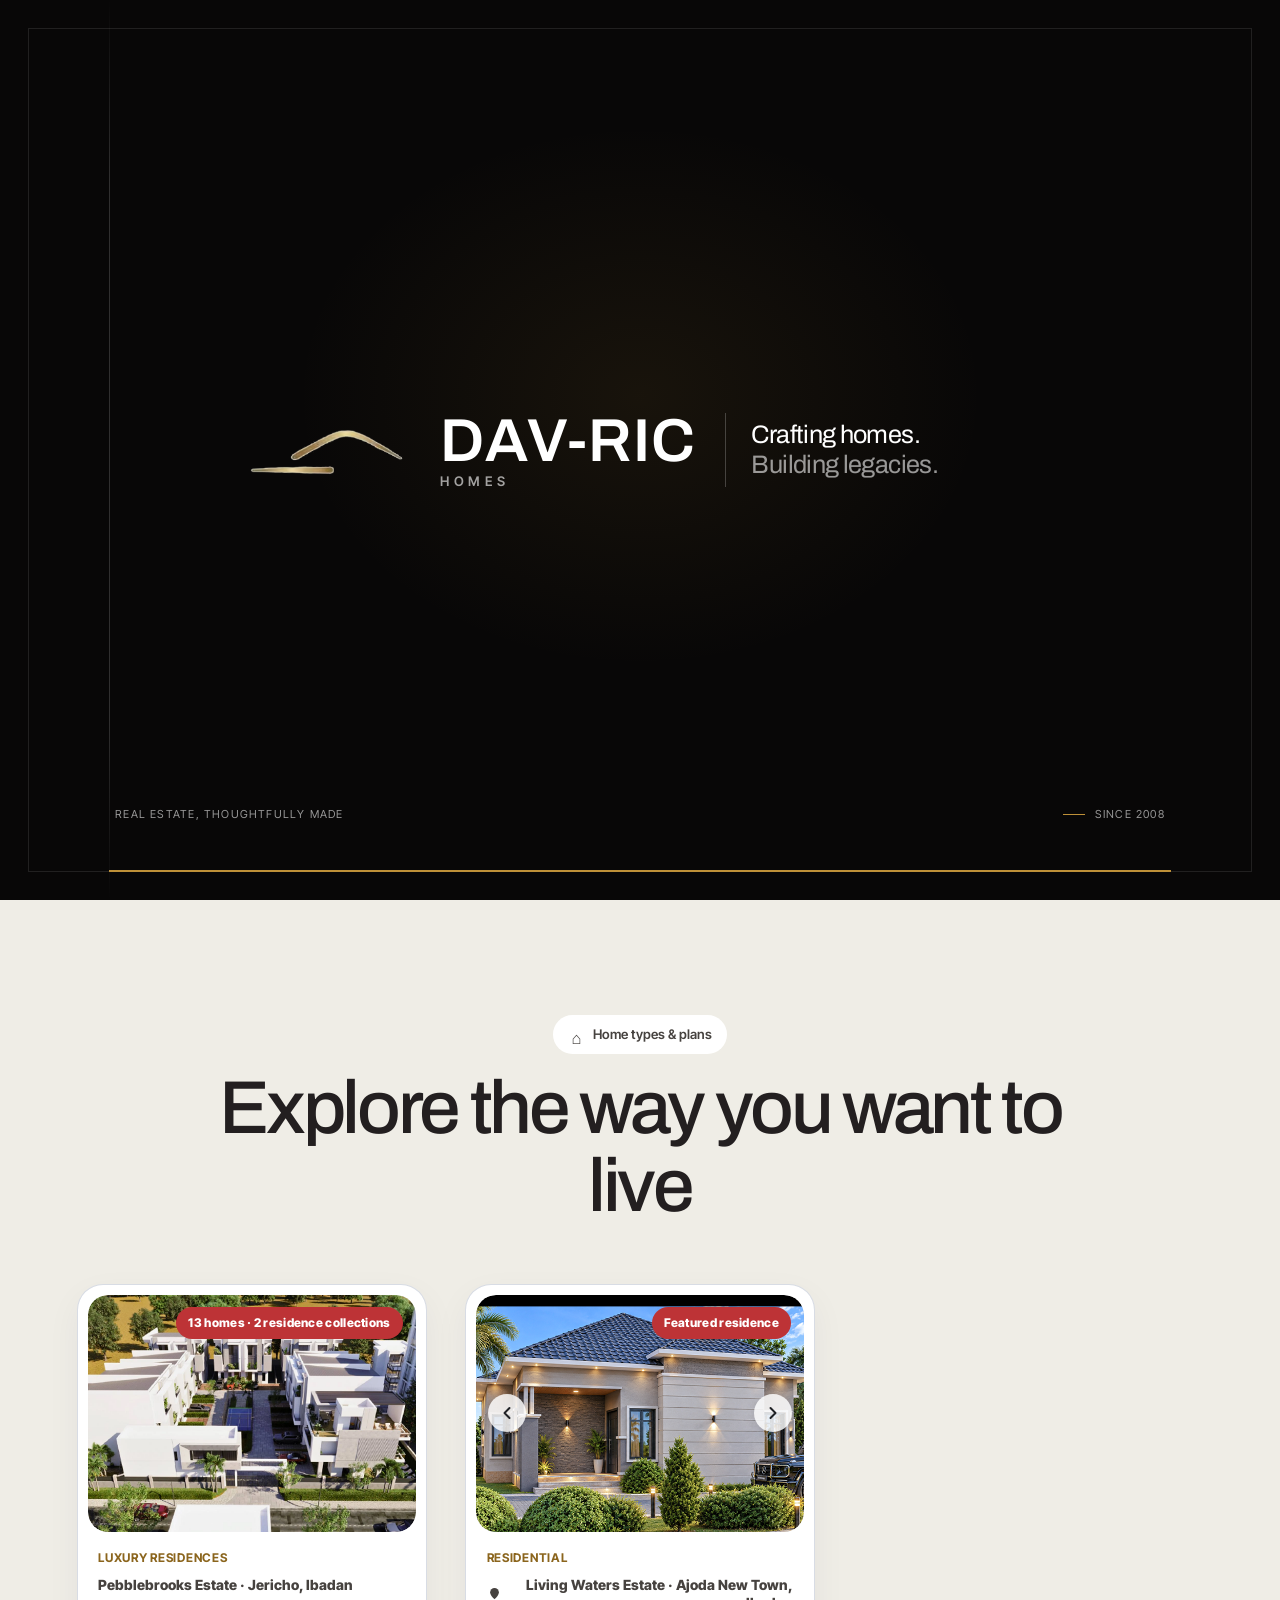
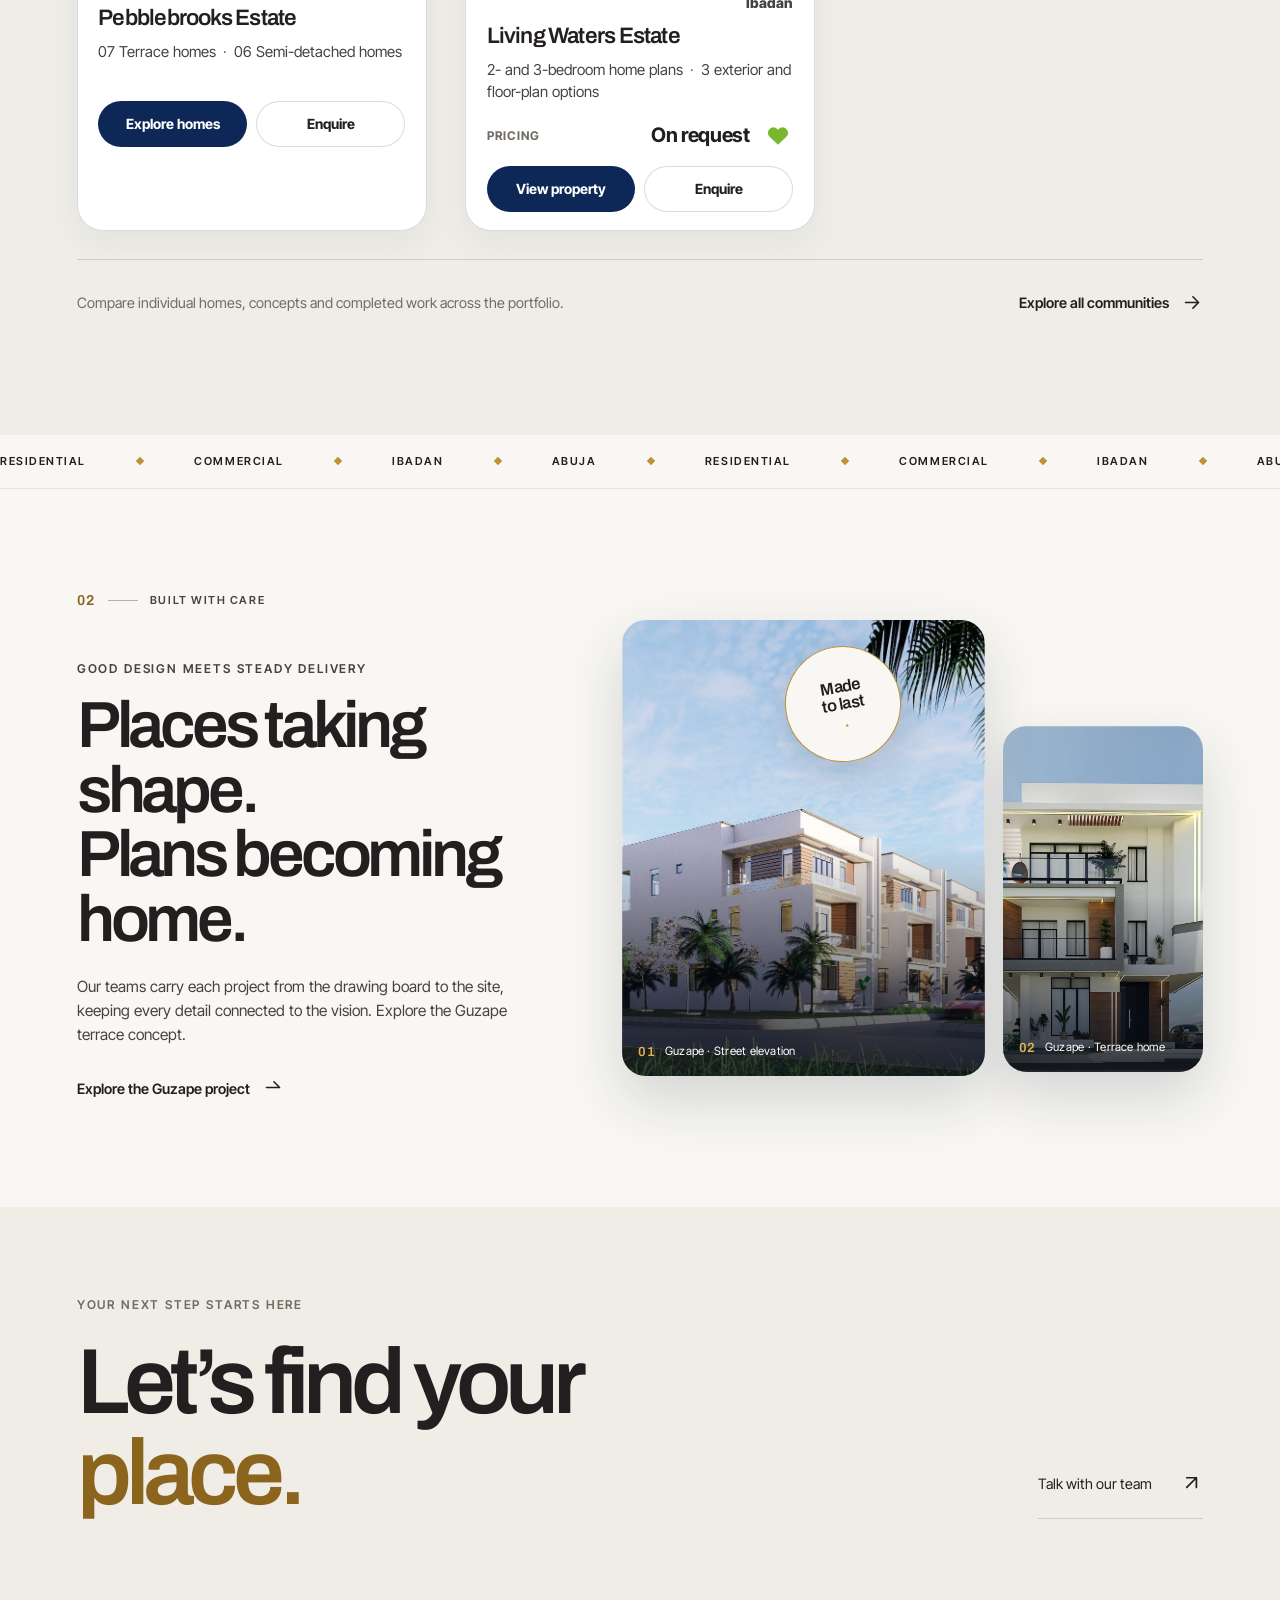
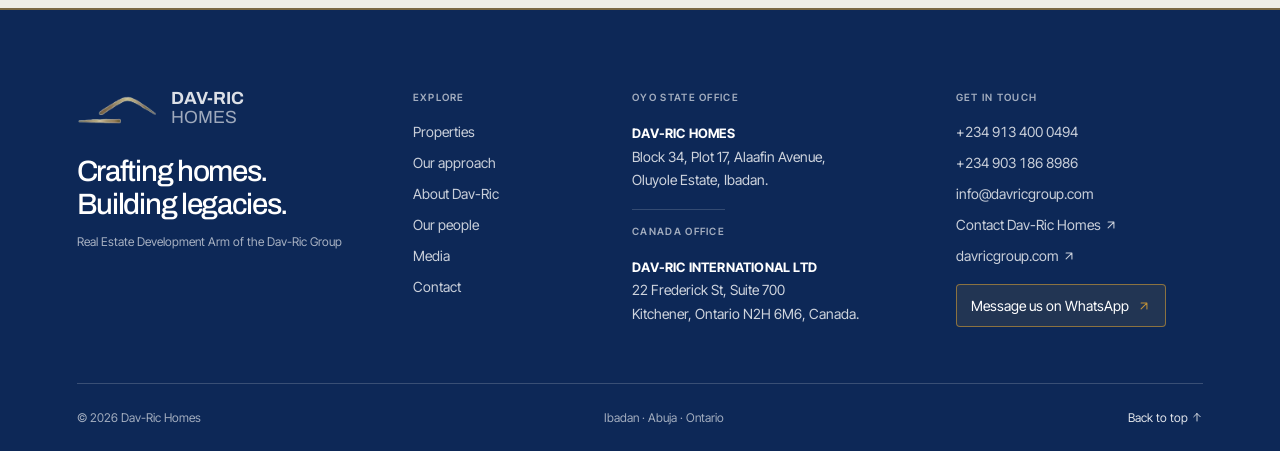
==== commit 5c6b39fc: "Add Pebblebrooks estate listings page" ====
--- a/index.html
+++ b/index.html
@@ -86,7 +86,7 @@
       rel="stylesheet"
     />
     <link rel="stylesheet" href="styles.css?v=estate-layouts-20261120" />
-    <script src="script.js?v=communities-developments-20261121" defer></script>
+    <script src="script.js?v=pebblebrooks-estate-page-20261127" defer></script>
   </head>
   <body>
     <a class="skip-link" href="#main">Skip to content</a>
@@ -122,8 +122,9 @@
   <summary>Communities</summary>
   <div class="desktop-nav-dropdown-menu">
     <a href="/communities">Browse all communities</a>
-    <a href="/projects/pebblebrooks-terrace-home">Pebblebrooks Terrace Home</a>
-    <a href="/projects/pebblebrooks-semi-detached-building">Pebblebrooks Semi-detached</a>
+    <a href="/projects/pebblebrooks-estate">Pebblebrooks Estate</a>
+    <a href="/projects/living-waters-estate">Living Waters Estate</a>
+    <a href="/projects/palm-harbour-estate-phase-1">Palm Harbour Estate</a>
     <a href="/projects/guzape-abuja">Guzape Main Project</a>
   </div>
 </details>
@@ -212,34 +213,20 @@
           </div>
 
           <div class="featured-property-grid">
-
             <article class="featured-property-card" data-reveal>
-              <div class="featured-property-gallery project-gallery" data-project-gallery data-project-photos='[{"src":"assets/pebblebrooks/gallery/pebblebrooks-home-04.webp","alt":"Architectural visualisation of a Pebblebrook Estate residence"}]'>
-                <a class="project-image" href="/projects/pebblebrooks-terrace-home" aria-label="Open the terrace home listing"><img src="assets/pebblebrooks/gallery/pebblebrooks-home-04.webp" alt="Architectural visualisation of a Pebblebrook Estate residence" loading="lazy" /></a>
-                <span class="featured-property-badge">Separate home listing</span>
+              <div class="featured-property-gallery project-gallery" data-project-gallery data-project-photos='[{"src":"assets/pebblebrooks/gallery/pebblebrooks-home-05.webp","alt":"Aerial visualisation of Pebblebrooks Estate in Jericho, Ibadan"}]'>
+                <a class="project-image" href="/projects/pebblebrooks-estate" aria-label="Explore Pebblebrooks Estate and its home listings"><img src="assets/pebblebrooks/gallery/pebblebrooks-home-05.webp" alt="Aerial visualisation of Pebblebrooks Estate in Jericho, Ibadan" loading="lazy" /></a>
+                <span class="featured-property-badge">13 homes · 2 residence collections</span>
               </div>
               <div class="featured-property-info">
-                <div class="featured-property-topline"><span>Residential</span><span class="featured-property-location"><svg viewBox="0 0 24 24" aria-hidden="true"><path d="M12 21s7-5.2 7-11a7 7 0 1 0-14 0c0 5.8 7 11 7 11Z"/><circle cx="12" cy="10" r="2.3"/></svg>Pebblebrooks Estate · Jericho, Ibadan</span></div>
-                <h3>Terrace Home</h3>
-                <p class="featured-property-facts">Terrace home <span>·</span> Listed separately</p>
-                <div class="featured-property-price"><span>Pricing</span><strong>On request</strong><button class="project-save-button" type="button" data-project-save data-project-slug="pebblebrooks-two-bedroom" aria-label="Save Terrace Home" aria-pressed="false"><svg viewBox="0 0 24 24" aria-hidden="true"><path d="M20.8 4.7a5.5 5.5 0 0 0-7.8 0L12 5.8l-1.1-1.1a5.5 5.5 0 0 0-7.8 7.8l1.1 1.1L12 21l7.8-7.4 1.1-1.1a5.5 5.5 0 0 0-.1-7.8Z"/></svg></button></div>
-                <div class="featured-property-actions"><a class="button button-blue" href="/projects/pebblebrooks-terrace-home">View property</a><a class="button button-outline" href="/contact?project=pebblebrooks-two-bedroom">Enquire</a></div>
+                <div class="featured-property-topline"><span>Luxury residences</span><span class="featured-property-location">Pebblebrooks Estate · Jericho, Ibadan</span></div>
+                <h3>Pebblebrooks Estate</h3>
+                <p class="featured-property-facts">07 Terrace homes <span>·</span> 06 Semi-detached homes</p>
+                <div class="featured-property-actions"><a class="button button-blue" href="/projects/pebblebrooks-estate">Explore homes</a><a class="button button-outline" href="/contact?project=pebblebrooks-estate">Enquire</a></div>
               </div>
             </article>
 
-            <article class="featured-property-card" data-reveal>
-              <div class="featured-property-gallery project-gallery" data-project-gallery data-project-photos='[{"src":"assets/pebblebrooks/gallery/pebblebrooks-home-05.webp","alt":"Aerial architectural visualisation of Pebblebrook Estate residences"}]'>
-                <a class="project-image" href="/projects/pebblebrooks-semi-detached-building" aria-label="Open the semi-detached home listing"><img src="assets/pebblebrooks/gallery/pebblebrooks-home-05.webp" alt="Aerial architectural visualisation of Pebblebrook Estate residences" loading="lazy" /></a>
-                <span class="featured-property-badge">Separate home listing</span>
-              </div>
-              <div class="featured-property-info">
-                <div class="featured-property-topline"><span>Residential</span><span class="featured-property-location"><svg viewBox="0 0 24 24" aria-hidden="true"><path d="M12 21s7-5.2 7-11a7 7 0 1 0-14 0c0 5.8 7 11 7 11Z"/><circle cx="12" cy="10" r="2.3"/></svg>Pebblebrooks Estate · Jericho, Ibadan</span></div>
-                <h3>Semi-detached Building</h3>
-                <p class="featured-property-facts">Semi-detached building <span>·</span> Listed separately</p>
-                <div class="featured-property-price"><span>Pricing</span><strong>On request</strong><button class="project-save-button" type="button" data-project-save data-project-slug="pebblebrooks-three-bedroom" aria-label="Save Semi-detached Building" aria-pressed="false"><svg viewBox="0 0 24 24" aria-hidden="true"><path d="M20.8 4.7a5.5 5.5 0 0 0-7.8 0L12 5.8l-1.1-1.1a5.5 5.5 0 0 0-7.8 7.8l1.1 1.1L12 21l7.8-7.4 1.1-1.1a5.5 5.5 0 0 0-.1-7.8Z"/></svg></button></div>
-                <div class="featured-property-actions"><a class="button button-blue" href="/projects/pebblebrooks-semi-detached-building">View property</a><a class="button button-outline" href="/contact?project=pebblebrooks-three-bedroom">Enquire</a></div>
-              </div>
-            </article>
+
 
             <article class="featured-property-card" data-reveal>
               <div class="featured-property-gallery project-gallery" data-project-gallery data-project-photos='[{"src":"assets/ajoda/ajoda-three-bedroom-vision.png","alt":"Three-bedroom home design for Living Waters Estate in Ajoda New Town, Ibadan"},{"src":"assets/ajoda/ajoda-two-bedroom-vision.png","alt":"Two-bedroom home design for Living Waters Estate in Ajoda New Town, Ibadan"},{"src":"assets/ajoda/ajoda-two-bedroom-flat-roof-vision.png","alt":"Flat-roof two-bedroom design for Living Waters Estate in Ajoda New Town, Ibadan"}]'>
--- a/styles.css
+++ b/styles.css
@@ -8228,3 +8228,180 @@
   .community-story-copy h3 { font-size: 34px; }
   .community-story-link { gap: 10px; }
 }
+
+/* Pebblebrooks estate poster and residence finder. */
+.project-story-hero--pebblebrooks {
+  grid-template-columns: minmax(235px, .82fr) minmax(280px, 1fr) minmax(390px, 1.28fr);
+  min-height: clamp(620px, calc(100svh - 88px), 760px);
+  background: #f2eee5;
+}
+
+.project-story-hero--pebblebrooks .pebblebrooks-poster-brand {
+  min-height: 0;
+  align-items: flex-start;
+  justify-content: space-between;
+  padding: clamp(27px, 3.6vw, 58px);
+  color: #f7f1e6;
+  background: #193b2f;
+}
+
+.pebblebrooks-poster-eyebrow {
+  display: inline-flex;
+  align-items: center;
+  gap: 11px;
+  margin: 0;
+  color: #d9ba7a;
+  font-size: 9px;
+  font-weight: 800;
+  letter-spacing: .25em;
+  line-height: 1.5;
+  text-transform: uppercase;
+}
+
+.pebblebrooks-poster-eyebrow > span {
+  width: 17px;
+  height: 1px;
+  background: #d9ba7a;
+}
+
+.project-story-hero--pebblebrooks .pebblebrooks-poster-brand h1 {
+  display: flex;
+  flex-direction: column;
+  margin: auto 0 5px;
+  color: #f7f1e6;
+  font-family: var(--display);
+  font-size: clamp(58px, 6.5vw, 104px);
+  font-weight: 500;
+  letter-spacing: -.075em;
+  line-height: .79;
+  overflow-wrap: normal;
+}
+
+.project-story-hero--pebblebrooks .pebblebrooks-poster-brand h1 > span { display: block; }
+.pebblebrooks-poster-place { margin: 13px 0 0; color: #d9ba7a; font-size: 10px; font-weight: 800; letter-spacing: .42em; text-transform: uppercase; }
+.project-story-hero--pebblebrooks .project-story-deck { margin-top: 35px; color: rgb(247 241 230 / 78%); font-family: var(--display); font-size: 14px; font-style: italic; }
+.project-story-hero--pebblebrooks .story-back-link { margin-top: 32px; font-size: 12px; }
+
+.project-story-hero--pebblebrooks .pebblebrooks-poster-visual {
+  display: flex;
+  min-height: 0;
+  align-items: center;
+  justify-content: center;
+  padding: clamp(24px, 3.1vw, 48px);
+  overflow: hidden;
+  background: #f2eee5;
+}
+
+.project-story-hero--pebblebrooks .project-story-visual {
+  position: relative;
+  inset: auto;
+  width: min(100%, 470px);
+  aspect-ratio: .94 / 1;
+  min-height: 0;
+  overflow: hidden;
+  border-radius: 48% 48% 37% 37% / 42% 42% 30% 30%;
+  background: #244436;
+  box-shadow: 0 25px 60px rgb(26 48 35 / 18%);
+}
+
+.project-story-hero--pebblebrooks .project-story-visual > img { width: 100%; height: 100%; object-fit: cover; object-position: center; }
+.project-story-hero--pebblebrooks .project-story-visual::after { inset: 66% 0 0; background: linear-gradient(0deg, rgb(8 19 14 / 22%), transparent); }
+.pebblebrooks-image-stamp { position: absolute; z-index: 3; bottom: clamp(37px, 5vw, 76px); left: 50%; margin: 0; padding: 11px 18px; transform: translateX(-50%); border-radius: 99px; color: #1c2e24; background: #f7f3e9; font-size: 9px; font-weight: 850; letter-spacing: .13em; text-align: center; text-transform: uppercase; white-space: nowrap; }
+.pebblebrooks-image-stamp span { padding-inline: 4px; color: #a77c35; }
+
+.pebblebrooks-poster-residences {
+  display: flex;
+  min-width: 0;
+  flex-direction: column;
+  justify-content: center;
+  gap: 18px;
+  padding: clamp(25px, 2.8vw, 44px);
+  color: #1e2a24;
+  background: #fbf9f3;
+}
+
+.pebblebrooks-poster-heading { display: flex; align-items: end; justify-content: space-between; gap: 16px; }
+.pebblebrooks-poster-heading .eyebrow { margin: 0 0 8px; color: #776f61; font-size: 9px; }
+.pebblebrooks-poster-heading h2 { margin: 0; font-family: var(--display); font-size: clamp(27px, 2.5vw, 39px); font-weight: 600; letter-spacing: -.06em; line-height: .98; }
+.pebblebrooks-poster-heading h2 em { color: #a17b3c; font-weight: 500; }
+.pebblebrooks-poster-heading > span { flex: 0 0 auto; padding-bottom: 4px; color: #79756c; font-size: 9px; font-weight: 700; letter-spacing: .11em; text-transform: uppercase; }
+.pebblebrooks-residence-list { display: grid; gap: 11px; }
+
+.pebblebrooks-residence-card {
+  display: grid;
+  min-width: 0;
+  grid-template-columns: 46px minmax(76px, 104px) minmax(0, 1fr) 27px;
+  align-items: center;
+  gap: 12px;
+  padding: 11px;
+  border: 1px solid #e5e0d5;
+  border-radius: 14px;
+  color: #1d2923;
+  background: #fff;
+  text-decoration: none;
+  transition: border-color 200ms ease, box-shadow 240ms ease, transform 240ms ease;
+}
+
+.pebblebrooks-residence-card:hover { transform: translateY(-2px); border-color: #c6a363; box-shadow: 0 10px 24px rgb(24 44 32 / 9%); }
+.pebblebrooks-residence-card:focus-visible { outline: 3px solid #b18b4b; outline-offset: 3px; }
+.pebblebrooks-residence-count { display: flex; flex-direction: column; align-items: center; color: #234235; }
+.pebblebrooks-residence-count strong { font-family: var(--display); font-size: 36px; font-weight: 600; letter-spacing: -.08em; line-height: .9; }
+.pebblebrooks-residence-count small { margin-top: 5px; color: #747167; font-size: 8px; font-weight: 800; letter-spacing: .13em; text-transform: uppercase; }
+.pebblebrooks-residence-card > img { width: 100%; height: 82px; border-radius: 9px; object-fit: cover; }
+.pebblebrooks-residence-copy { display: flex; min-width: 0; flex-direction: column; gap: 3px; }
+.pebblebrooks-residence-copy small { color: #86734e; font-size: 8px; font-weight: 850; letter-spacing: .12em; text-transform: uppercase; }
+.pebblebrooks-residence-copy strong { overflow-wrap: anywhere; font-family: var(--display); font-size: clamp(16px, 1.4vw, 21px); font-weight: 650; letter-spacing: -.04em; line-height: 1.08; }
+.pebblebrooks-residence-copy > span { color: #6d6b64; font-size: 10px; line-height: 1.35; }
+.pebblebrooks-residence-arrow { display: grid; width: 27px; height: 27px; place-items: center; border: 1px solid #d8d1c4; border-radius: 50%; color: #886b37; font-size: 15px; transition: color 180ms ease, background 180ms ease, border-color 180ms ease; }
+.pebblebrooks-residence-card:hover .pebblebrooks-residence-arrow { border-color: #193b2f; color: #fff; background: #193b2f; }
+.pebblebrooks-poster-amenities { display: flex; flex-wrap: wrap; gap: 7px; padding-top: 3px; }
+.pebblebrooks-poster-amenities span { padding: 7px 9px; border: 1px solid #e8e2d7; border-radius: 99px; color: #526156; font-size: 8px; font-weight: 750; letter-spacing: .045em; }
+.pebblebrooks-listings-anchor { display: none; }
+.project-story-page--pebblebrooks-home .project-story-hero--pebblebrooks { grid-template-columns: minmax(240px, .82fr) minmax(0, 1.18fr); }
+.project-story-page--pebblebrooks-home .pebblebrooks-poster-residences { display: none; }
+
+@media (max-width: 1120px) {
+  .project-story-hero--pebblebrooks { grid-template-columns: minmax(220px, .85fr) minmax(260px, 1fr) minmax(320px, 1.25fr); }
+  .project-story-hero--pebblebrooks .pebblebrooks-poster-brand { padding: 30px 26px; }
+  .pebblebrooks-poster-residences { padding: 27px 23px; }
+  .pebblebrooks-residence-card { grid-template-columns: 40px 78px minmax(0, 1fr) 24px; gap: 9px; padding: 9px; }
+  .pebblebrooks-residence-card > img { height: 76px; }
+  .pebblebrooks-residence-copy > span { font-size: 9px; }
+}
+
+@media (max-width: 960px) {
+  .project-story-hero--pebblebrooks { grid-template-columns: minmax(0, .88fr) minmax(0, 1.12fr); min-height: 0; }
+  .project-story-hero--pebblebrooks .pebblebrooks-poster-brand { min-height: 510px; }
+  .project-story-hero--pebblebrooks .pebblebrooks-poster-visual { min-height: 510px; }
+  .pebblebrooks-poster-residences { grid-column: 1 / -1; padding: 30px clamp(25px, 5vw, 58px); }
+  .pebblebrooks-residence-list { grid-template-columns: repeat(2, minmax(0, 1fr)); }
+  .project-story-page--pebblebrooks-home .project-story-hero--pebblebrooks { grid-template-columns: minmax(0, .88fr) minmax(0, 1.12fr); }
+}
+
+@media (max-width: 700px) {
+  .project-story-hero--pebblebrooks { grid-template-columns: minmax(0, 1fr); }
+  .project-story-hero--pebblebrooks .pebblebrooks-poster-brand { min-height: 420px; padding: 31px 27px 26px; }
+  .project-story-hero--pebblebrooks .pebblebrooks-poster-brand h1 { margin-top: 76px; font-size: clamp(66px, 16vw, 94px); }
+  .project-story-hero--pebblebrooks .project-story-deck { margin-top: 22px; }
+  .project-story-hero--pebblebrooks .story-back-link { margin-top: 22px; }
+  .project-story-hero--pebblebrooks .pebblebrooks-poster-visual { min-height: 0; padding: 27px 24px 35px; }
+  .project-story-hero--pebblebrooks .project-story-visual { width: min(100%, 430px); aspect-ratio: 1.04 / 1; }
+  .pebblebrooks-image-stamp { bottom: 50px; }
+  .pebblebrooks-poster-residences { grid-column: auto; gap: 20px; padding: 28px 22px 31px; }
+  .pebblebrooks-poster-heading { align-items: flex-start; flex-direction: column; gap: 10px; }
+  .pebblebrooks-poster-heading h2 { font-size: 35px; }
+  .pebblebrooks-residence-list { grid-template-columns: minmax(0, 1fr); }
+  .pebblebrooks-residence-card { grid-template-columns: 44px 94px minmax(0, 1fr) 25px; gap: 11px; padding: 10px; }
+  .pebblebrooks-residence-card > img { height: 82px; }
+  .pebblebrooks-residence-copy strong { font-size: 18px; }
+  .pebblebrooks-residence-copy > span { font-size: 10px; }
+  .project-story-page--pebblebrooks-home .project-story-hero--pebblebrooks { grid-template-columns: minmax(0, 1fr); }
+}
+
+@media (max-width: 390px) {
+  .pebblebrooks-residence-card { grid-template-columns: 38px 74px minmax(0, 1fr) 22px; gap: 8px; padding: 8px; }
+  .pebblebrooks-residence-count strong { font-size: 31px; }
+  .pebblebrooks-residence-card > img { height: 72px; }
+  .pebblebrooks-residence-copy strong { font-size: 16px; }
+  .pebblebrooks-residence-copy > span { font-size: 9px; }
+}
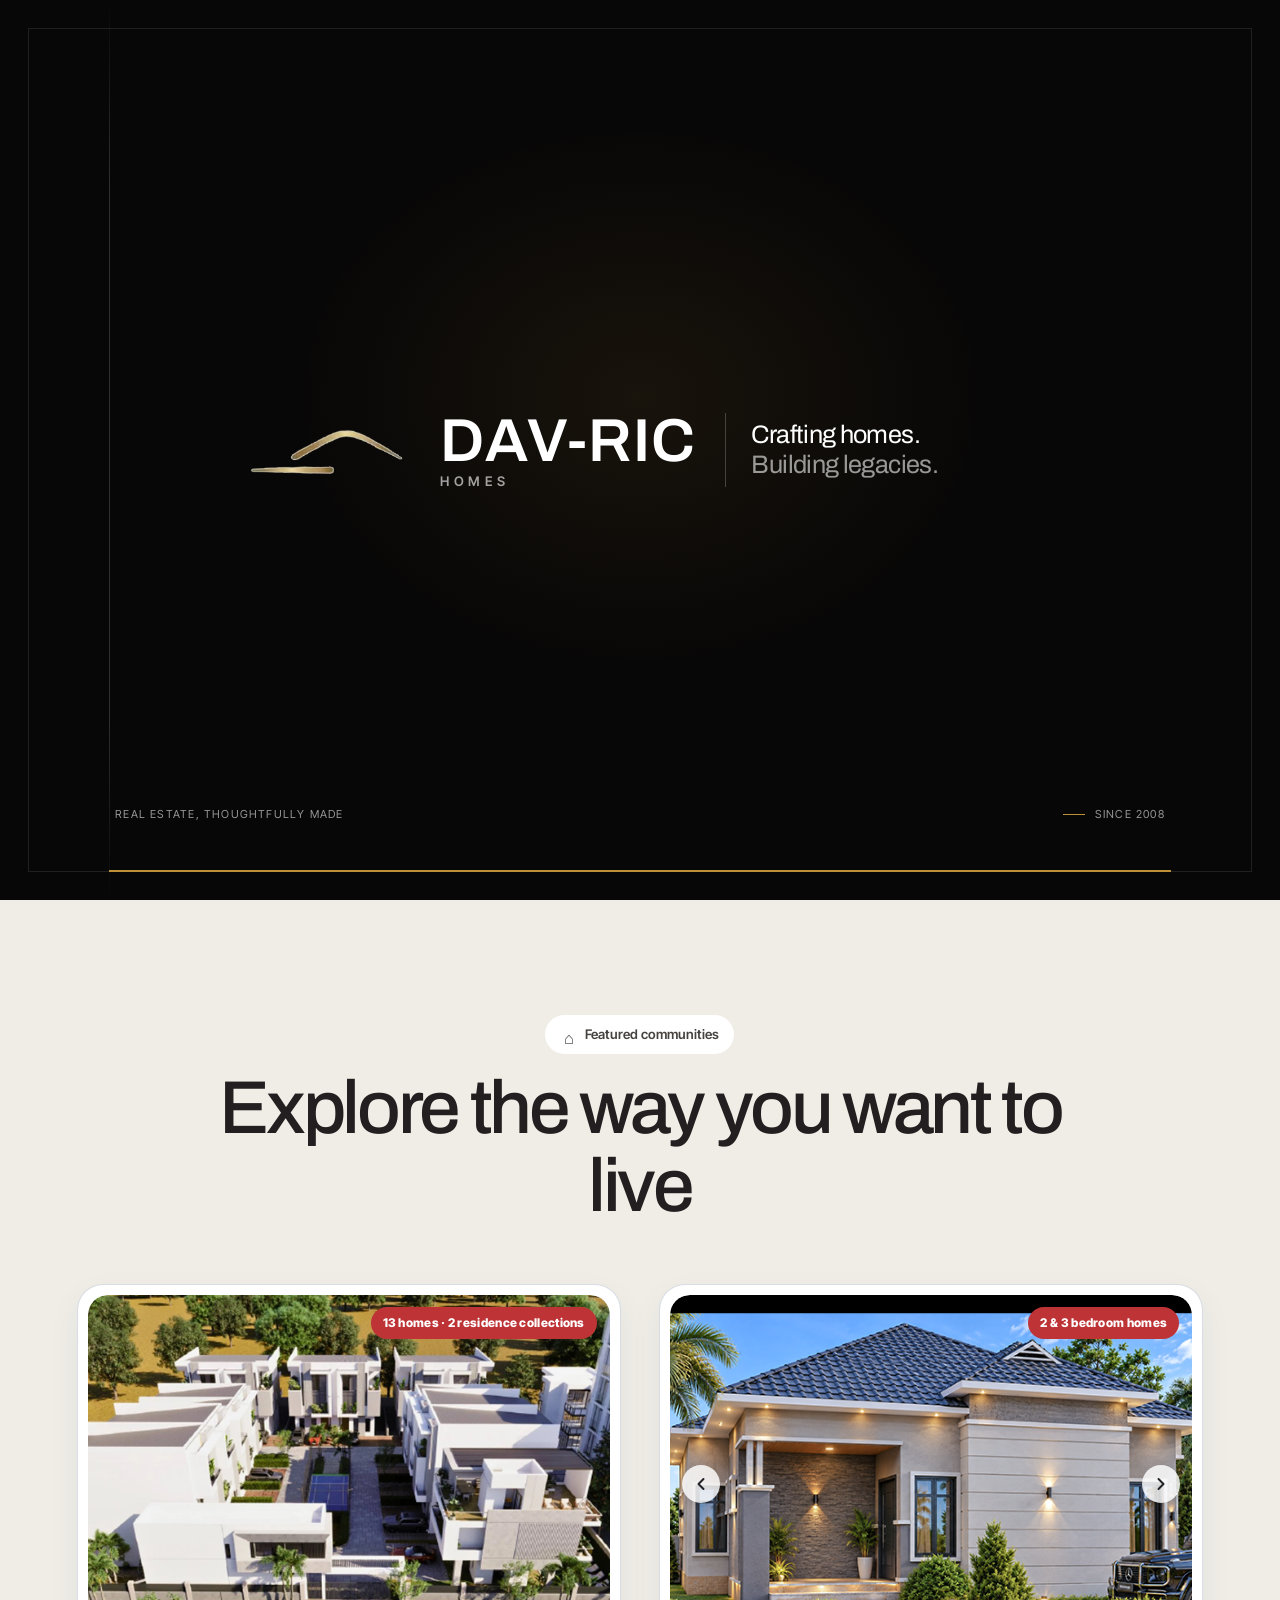
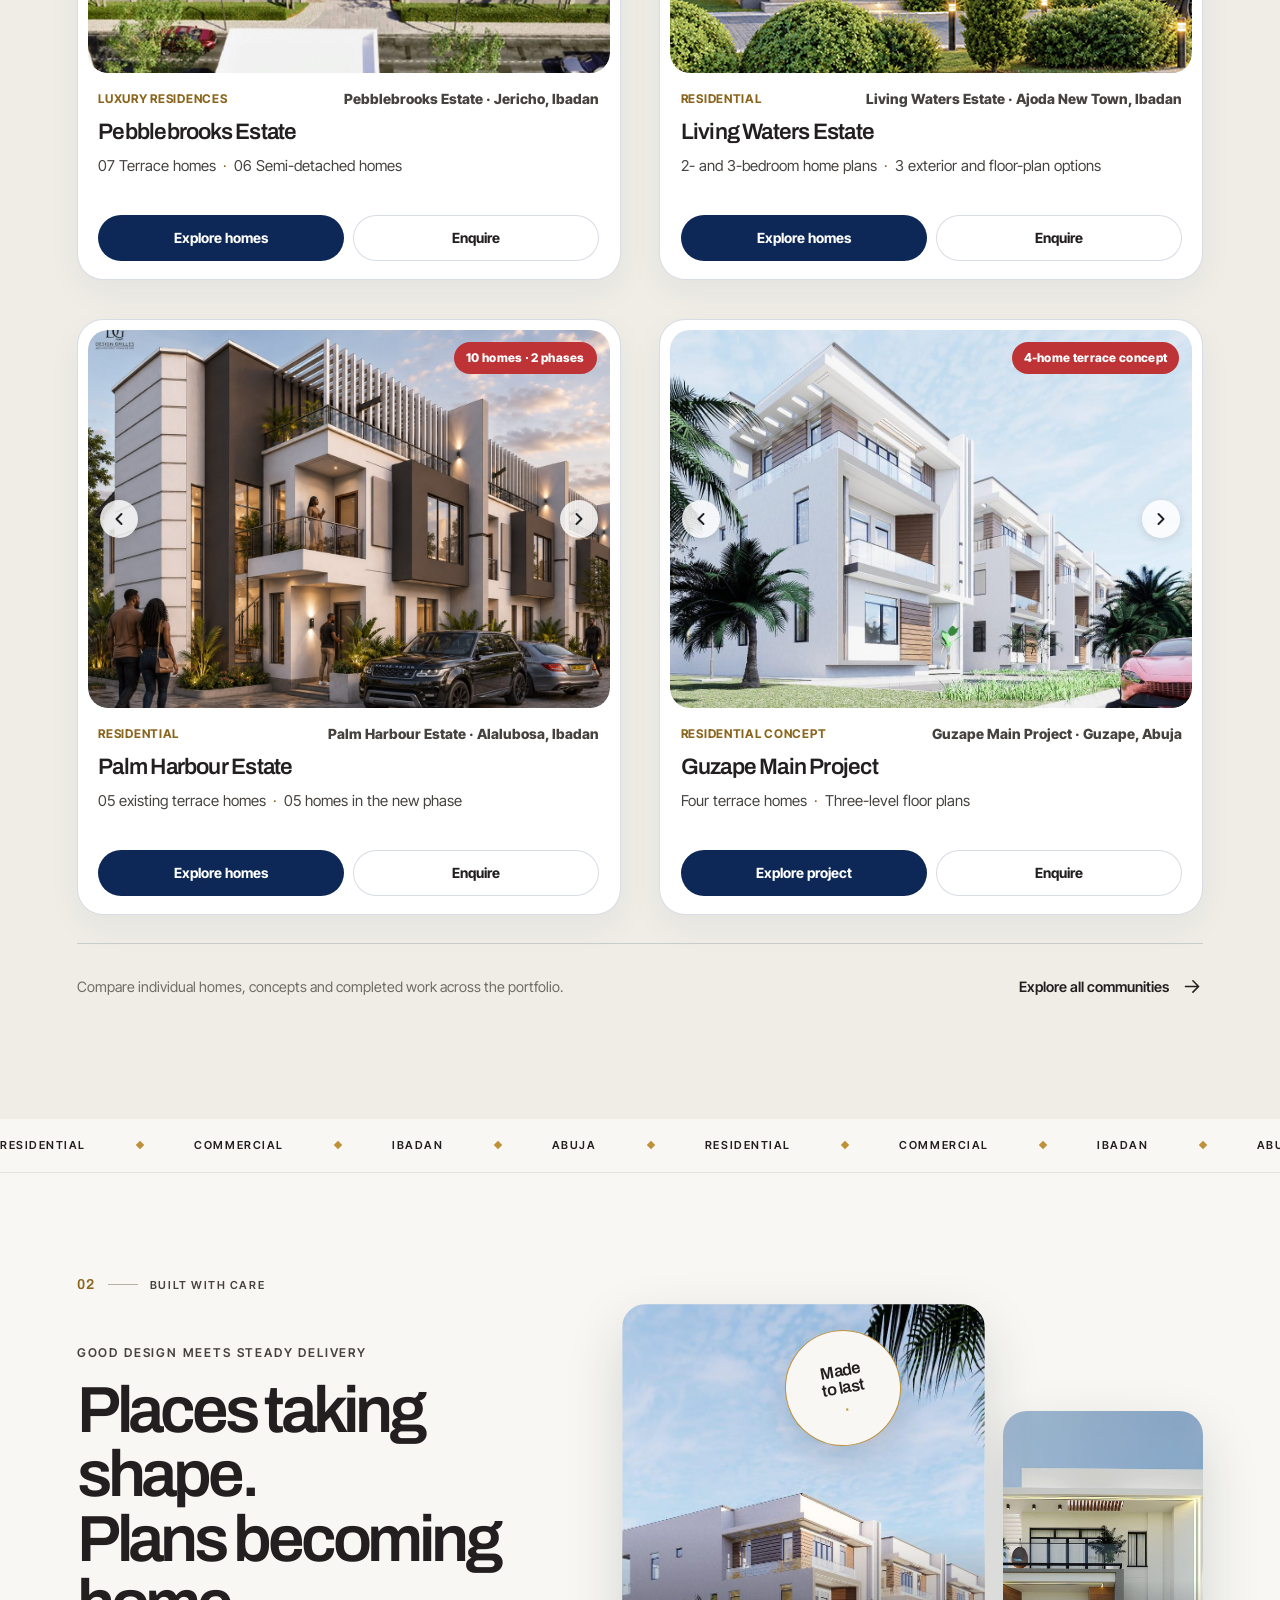
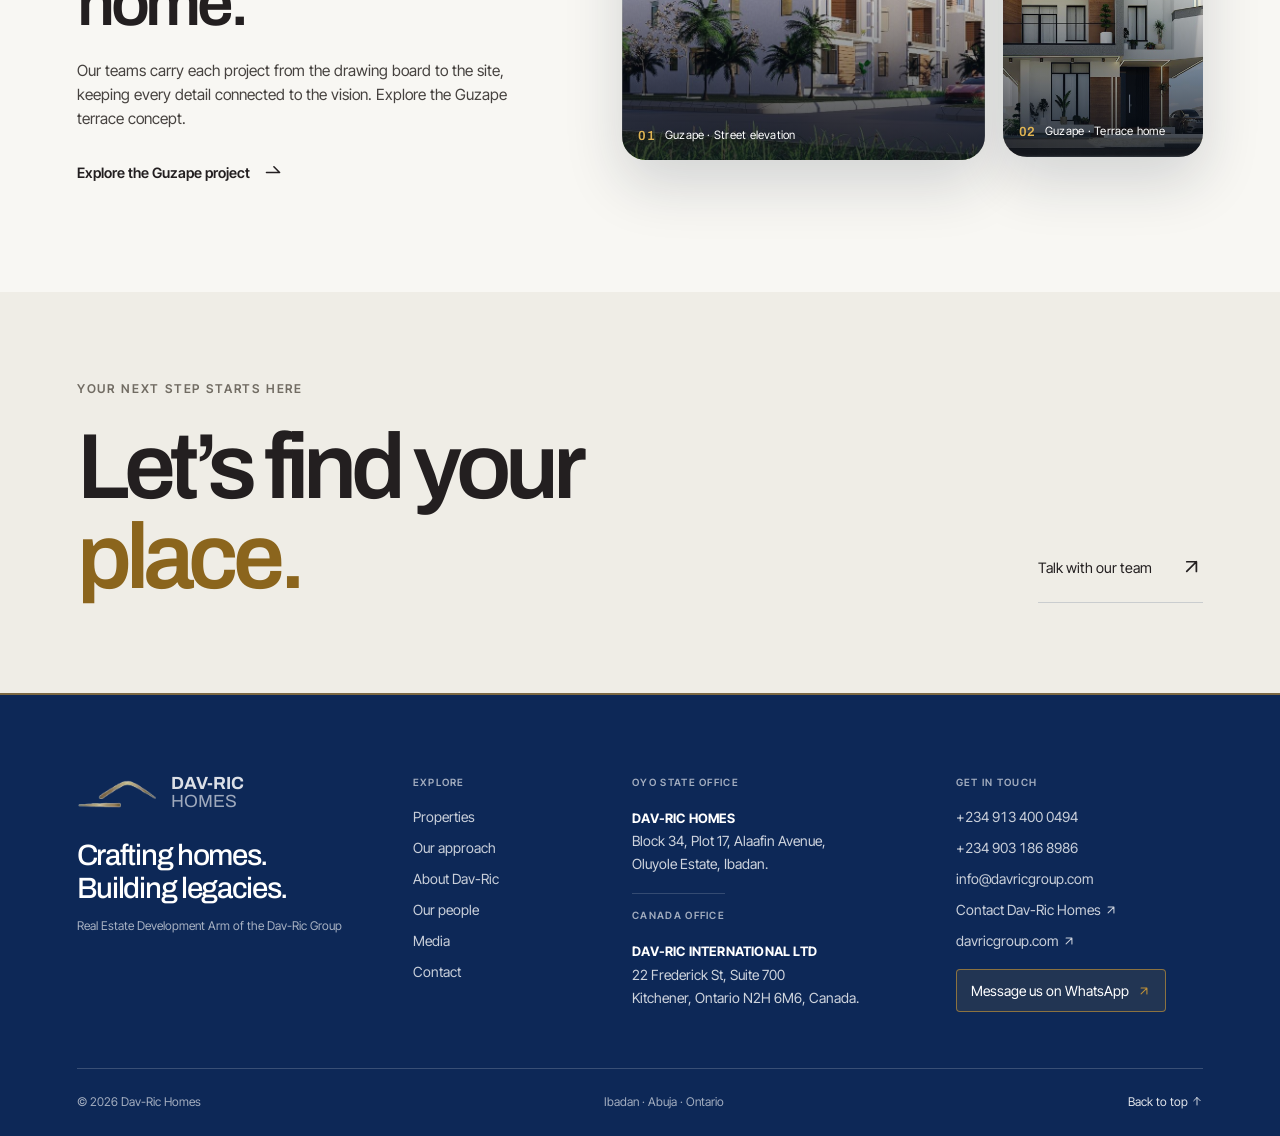
==== commit 79d82826: "Unify featured estate cards and Living Waters gallery" ====
--- a/index.html
+++ b/index.html
@@ -85,8 +85,8 @@
       href="https://fonts.googleapis.com/css2?family=Archivo:wght@400;500;600;700&family=Inter+Tight:wght@400;500;600;700&display=swap"
       rel="stylesheet"
     />
-    <link rel="stylesheet" href="styles.css?v=estate-layouts-20261120" />
-    <script src="script.js?v=pebblebrooks-estate-page-20261127" defer></script>
+    <link rel="stylesheet" href="styles.css?v=featured-communities-20261127" />
+    <script src="script.js?v=living-waters-listings-20261127" defer></script>
   </head>
   <body>
     <a class="skip-link" href="#main">Skip to content</a>
@@ -208,7 +208,7 @@
       <section class="featured-properties-section section-mist" id="featured-properties" aria-labelledby="featured-properties-title">
         <div class="shell">
           <div class="featured-properties-heading" data-reveal>
-            <p class="featured-properties-kicker"><span aria-hidden="true">⌂</span> Home types &amp; plans</p>
+            <p class="featured-properties-kicker"><span aria-hidden="true">⌂</span> Featured communities</p>
             <h2 id="featured-properties-title">Explore the way you want to live</h2>
           </div>
 
@@ -231,16 +231,45 @@
             <article class="featured-property-card" data-reveal>
               <div class="featured-property-gallery project-gallery" data-project-gallery data-project-photos='[{"src":"assets/ajoda/ajoda-three-bedroom-vision.png","alt":"Three-bedroom home design for Living Waters Estate in Ajoda New Town, Ibadan"},{"src":"assets/ajoda/ajoda-two-bedroom-vision.png","alt":"Two-bedroom home design for Living Waters Estate in Ajoda New Town, Ibadan"},{"src":"assets/ajoda/ajoda-two-bedroom-flat-roof-vision.png","alt":"Flat-roof two-bedroom design for Living Waters Estate in Ajoda New Town, Ibadan"}]'>
                 <a class="project-image" href="/projects/living-waters-estate" aria-label="Open Living Waters Estate details"><img src="assets/ajoda/ajoda-three-bedroom-vision.png" alt="Three-bedroom home design for Living Waters Estate in Ajoda New Town, Ibadan" loading="lazy" /></a>
-                <span class="featured-property-badge">Featured residence</span>
+                <span class="featured-property-badge">2 &amp; 3 bedroom homes</span>
                 <button class="project-gallery-control project-gallery-control--previous" type="button" data-project-gallery-step="-1" aria-label="Previous Living Waters Estate image"><svg viewBox="0 0 24 24" aria-hidden="true"><path d="m15 18-6-6 6-6"/></svg></button>
                 <button class="project-gallery-control project-gallery-control--next" type="button" data-project-gallery-step="1" aria-label="Next Living Waters Estate image"><svg viewBox="0 0 24 24" aria-hidden="true"><path d="m9 18 6-6-6-6"/></svg></button>
               </div>
               <div class="featured-property-info">
-                <div class="featured-property-topline"><span>Residential</span><span class="featured-property-location"><svg viewBox="0 0 24 24" aria-hidden="true"><path d="M12 21s7-5.2 7-11a7 7 0 1 0-14 0c0 5.8 7 11 7 11Z"/><circle cx="12" cy="10" r="2.3"/></svg>Living Waters Estate · Ajoda New Town, Ibadan</span></div>
+                <div class="featured-property-topline"><span>Residential</span><span class="featured-property-location">Living Waters Estate · Ajoda New Town, Ibadan</span></div>
                 <h3>Living Waters Estate</h3>
                 <p class="featured-property-facts">2- and 3-bedroom home plans <span>·</span> 3 exterior and floor-plan options</p>
-                <div class="featured-property-price"><span>Pricing</span><strong>On request</strong><button class="project-save-button" type="button" data-project-save data-project-slug="living-waters-estate" aria-label="Save Living Waters Estate" aria-pressed="false"><svg viewBox="0 0 24 24" aria-hidden="true"><path d="M20.8 4.7a5.5 5.5 0 0 0-7.8 0L12 5.8l-1.1-1.1a5.5 5.5 0 0 0-7.8 7.8l1.1 1.1L12 21l7.8-7.4 1.1-1.1a5.5 5.5 0 0 0-.1-7.8Z"/></svg></button></div>
-                <div class="featured-property-actions"><a class="button button-blue" href="/projects/living-waters-estate">View property</a><a class="button button-outline" href="/contact?project=living-waters-estate">Enquire</a></div>
+                <div class="featured-property-actions"><a class="button button-blue" href="/projects/living-waters-estate">Explore homes</a><a class="button button-outline" href="/contact?project=living-waters-estate">Enquire</a></div>
+              </div>
+            </article>
+
+            <article class="featured-property-card" data-reveal>
+              <div class="featured-property-gallery project-gallery" data-project-gallery data-project-photos='[{"src":"assets/palm-harbour/palm-harbour-exterior-01.jpeg","alt":"Homes at Palm Harbour Estate, Alalubosa, Ibadan"},{"src":"assets/palm-harbour/palm-harbour-exterior-02.jpeg","alt":"Homes at Palm Harbour Estate, Alalubosa, Ibadan"},{"src":"assets/palm-harbour/palm-harbour-exterior-03.jpeg","alt":"Homes at Palm Harbour Estate, Alalubosa, Ibadan"},{"src":"assets/palm-harbour/palm-harbour-exterior-04.jpeg","alt":"Homes at Palm Harbour Estate, Alalubosa, Ibadan"}]'>
+                <a class="project-image" href="/projects/palm-harbour-estate-phase-1" aria-label="Explore Palm Harbour Estate"><img src="assets/palm-harbour/palm-harbour-exterior-01.jpeg" alt="Homes at Palm Harbour Estate, Alalubosa, Ibadan" loading="lazy" /></a>
+                <span class="featured-property-badge">10 homes · 2 phases</span>
+                <button class="project-gallery-control project-gallery-control--previous" type="button" data-project-gallery-step="-1" aria-label="Previous Palm Harbour Estate image"><svg viewBox="0 0 24 24" aria-hidden="true"><path d="m15 18-6-6 6-6"/></svg></button>
+                <button class="project-gallery-control project-gallery-control--next" type="button" data-project-gallery-step="1" aria-label="Next Palm Harbour Estate image"><svg viewBox="0 0 24 24" aria-hidden="true"><path d="m9 18 6-6-6-6"/></svg></button>
+              </div>
+              <div class="featured-property-info">
+                <div class="featured-property-topline"><span>Residential</span><span class="featured-property-location">Palm Harbour Estate · Alalubosa, Ibadan</span></div>
+                <h3>Palm Harbour Estate</h3>
+                <p class="featured-property-facts">05 existing terrace homes <span>·</span> 05 homes in the new phase</p>
+                <div class="featured-property-actions"><a class="button button-blue" href="/projects/palm-harbour-estate-phase-1">Explore homes</a><a class="button button-outline" href="/contact?project=palm-harbour-estate-phase-1">Enquire</a></div>
+              </div>
+            </article>
+
+            <article class="featured-property-card" data-reveal>
+              <div class="featured-property-gallery project-gallery" data-project-gallery data-project-photos='[{"src":"assets/guzape/guzape-terrace-row-hero.jpg","alt":"Guzape Main Project terrace home concept · Guzape, Abuja"},{"src":"assets/guzape/guzape-terrace-home-render.jpg","alt":"Guzape Main Project terrace home concept · Guzape, Abuja"}]'>
+                <a class="project-image" href="/projects/guzape-abuja" aria-label="Explore the Guzape Main Project"><img src="assets/guzape/guzape-terrace-row-hero.jpg" alt="Guzape Main Project terrace home concept · Guzape, Abuja" loading="lazy" /></a>
+                <span class="featured-property-badge">4-home terrace concept</span>
+                <button class="project-gallery-control project-gallery-control--previous" type="button" data-project-gallery-step="-1" aria-label="Previous Guzape Main Project image"><svg viewBox="0 0 24 24" aria-hidden="true"><path d="m15 18-6-6 6-6"/></svg></button>
+                <button class="project-gallery-control project-gallery-control--next" type="button" data-project-gallery-step="1" aria-label="Next Guzape Main Project image"><svg viewBox="0 0 24 24" aria-hidden="true"><path d="m9 18 6-6-6-6"/></svg></button>
+              </div>
+              <div class="featured-property-info">
+                <div class="featured-property-topline"><span>Residential concept</span><span class="featured-property-location">Guzape Main Project · Guzape, Abuja</span></div>
+                <h3>Guzape Main Project</h3>
+                <p class="featured-property-facts">Four terrace homes <span>·</span> Three-level floor plans</p>
+                <div class="featured-property-actions"><a class="button button-blue" href="/projects/guzape-abuja">Explore project</a><a class="button button-outline" href="/contact?project=guzape-abuja">Enquire</a></div>
               </div>
             </article>
           </div>
--- a/styles.css
+++ b/styles.css
@@ -5523,20 +5523,18 @@
 .story-image-gallery--pebblebrooks-gallery {
   display: grid;
   grid-template-columns: repeat(3, minmax(0, 1fr));
-  grid-template-rows: minmax(270px, 32vw) minmax(220px, 24vw);
+  grid-template-rows: minmax(270px, 32vw);
+  grid-auto-rows: minmax(220px, 24vw);
   gap: 12px;
   margin: 0;
 }
 .story-image-gallery--pebblebrooks-gallery .palm-gallery-tile--1 { grid-area: 1 / 1 / 2 / 3; }
 .story-image-gallery--pebblebrooks-gallery .palm-gallery-tile--2 { grid-area: 1 / 3 / 2 / 4; }
-.story-image-gallery--pebblebrooks-gallery .palm-gallery-tile--3 { grid-area: 2 / 1 / 3 / 2; }
-.story-image-gallery--pebblebrooks-gallery .palm-gallery-tile--4 { grid-area: 2 / 2 / 3 / 3; }
-.story-image-gallery--pebblebrooks-gallery .palm-gallery-tile--5 { grid-area: 2 / 3 / 3 / 4; }
 .story-image-gallery--pebblebrooks-gallery .palm-gallery-open > img { object-position: center; }
 
 @media (min-width: 761px) and (max-width: 1080px) {
   .story-image-gallery--project-mosaic { grid-template-columns: repeat(3, minmax(0, 1fr)); grid-auto-rows: clamp(104px, 13vw, 138px); }
-  .story-image-gallery--pebblebrooks-gallery { grid-template-rows: minmax(230px, 32vw) minmax(190px, 24vw); }
+  .story-image-gallery--pebblebrooks-gallery { grid-template-rows: minmax(230px, 32vw); grid-auto-rows: minmax(190px, 24vw); }
 }
 
 @media (max-width: 760px) {
@@ -5550,14 +5548,12 @@
   .story-image-gallery--project-mosaic .palm-gallery-tile--wide { grid-column: span 2; }
   .story-image-gallery--pebblebrooks-gallery {
     grid-template-columns: repeat(2, minmax(0, 1fr));
-    grid-template-rows: minmax(220px, 58vw) repeat(2, minmax(148px, 42vw));
+    grid-template-rows: repeat(2, minmax(190px, 52vw));
+    grid-auto-rows: minmax(148px, 42vw);
     gap: 8px;
   }
   .story-image-gallery--pebblebrooks-gallery .palm-gallery-tile--1 { grid-area: 1 / 1 / 2 / 3; }
-  .story-image-gallery--pebblebrooks-gallery .palm-gallery-tile--2 { grid-area: 2 / 1 / 3 / 2; }
-  .story-image-gallery--pebblebrooks-gallery .palm-gallery-tile--3 { grid-area: 2 / 2 / 3 / 3; }
-  .story-image-gallery--pebblebrooks-gallery .palm-gallery-tile--4 { grid-area: 3 / 1 / 4 / 2; }
-  .story-image-gallery--pebblebrooks-gallery .palm-gallery-tile--5 { grid-area: 3 / 2 / 4 / 3; }
+  .story-image-gallery--pebblebrooks-gallery .palm-gallery-tile--2 { grid-area: 2 / 1 / 3 / 3; }
 }
 
 /* Development finder */
@@ -6071,7 +6067,7 @@
 }
 .featured-property-grid {
   display: grid;
-  grid-template-columns: repeat(3, minmax(0, 1fr));
+  grid-template-columns: repeat(2, minmax(0, 1fr));
   align-items: stretch;
   gap: clamp(20px, 3vw, 40px);
 }
@@ -6250,16 +6246,12 @@
 }
 @media (max-width: 900px) {
   .featured-property-grid { grid-template-columns: repeat(2, minmax(0, 1fr)); }
-  .featured-property-card:last-child { grid-column: 1 / -1; }
-  .featured-property-card:last-child .featured-property-gallery { aspect-ratio: 1.65 / 1; }
 }
 @media (max-width: 620px) {
   .featured-properties-section { padding-block: 70px; }
   .featured-properties-heading { margin-bottom: 30px; }
   .featured-properties-heading h2 { font-size: clamp(38.59px, 11.03vw, 57.33px); }
   .featured-property-grid { grid-template-columns: minmax(0, 1fr); gap: 24px; }
-  .featured-property-card:last-child { grid-column: auto; }
-  .featured-property-card:last-child .featured-property-gallery { aspect-ratio: 1.22 / 1; }
   .featured-property-gallery { border-radius: 23px; }
   .featured-property-info { padding: 18px 16px 16px; border-radius: 19px; }
   .featured-properties-footer { align-items: flex-start; flex-direction: column; gap: 8px; }
@@ -7602,6 +7594,34 @@
   background: var(--mist);
 }
 
+.story-image-gallery--living-waters-home-gallery {
+  grid-template-columns: minmax(0, 1fr);
+  grid-auto-rows: auto;
+  gap: 12px;
+  margin: 0;
+}
+
+.story-image-gallery--living-waters-home-gallery .palm-gallery-tile {
+  grid-area: auto;
+  grid-column: auto;
+  grid-row: auto;
+  aspect-ratio: 1.8 / 1;
+  border: 1px solid rgb(23 21 20 / 10%);
+  border-radius: 14px;
+  background: #fff;
+}
+
+.story-image-gallery--living-waters-home-gallery .palm-gallery-tile--plan {
+  aspect-ratio: 1.4 / 1;
+}
+
+.story-image-gallery--living-waters-home-gallery .palm-gallery-tile--plan .palm-gallery-open > img {
+  box-sizing: border-box;
+  padding: clamp(12px, 1.8vw, 24px);
+  object-fit: contain;
+  background: #fff;
+}
+
 .palm-gallery-section--plans-landscape-pair .palm-gallery-heading h2 {
   max-width: 900px;
   font-size: clamp(38px, 4.5vw, 60px);
@@ -7658,6 +7678,12 @@
   .story-image-gallery--living-waters-gallery {
     grid-template-columns: repeat(2, minmax(0, 1fr));
     grid-auto-rows: clamp(180px, 52vw, 250px);
+    gap: 9px;
+  }
+
+  .story-image-gallery--living-waters-home-gallery {
+    grid-template-columns: minmax(0, 1fr);
+    grid-auto-rows: auto;
     gap: 9px;
   }
 
@@ -8330,10 +8356,10 @@
 .pebblebrooks-residence-card {
   display: grid;
   min-width: 0;
-  grid-template-columns: 46px minmax(76px, 104px) minmax(0, 1fr) 27px;
+  grid-template-columns: 54px minmax(88px, 124px) minmax(0, 1fr) 30px;
   align-items: center;
-  gap: 12px;
-  padding: 11px;
+  gap: 14px;
+  padding: 14px;
   border: 1px solid #e5e0d5;
   border-radius: 14px;
   color: #1d2923;
@@ -8345,28 +8371,34 @@
 .pebblebrooks-residence-card:hover { transform: translateY(-2px); border-color: #c6a363; box-shadow: 0 10px 24px rgb(24 44 32 / 9%); }
 .pebblebrooks-residence-card:focus-visible { outline: 3px solid #b18b4b; outline-offset: 3px; }
 .pebblebrooks-residence-count { display: flex; flex-direction: column; align-items: center; color: #234235; }
-.pebblebrooks-residence-count strong { font-family: var(--display); font-size: 36px; font-weight: 600; letter-spacing: -.08em; line-height: .9; }
-.pebblebrooks-residence-count small { margin-top: 5px; color: #747167; font-size: 8px; font-weight: 800; letter-spacing: .13em; text-transform: uppercase; }
-.pebblebrooks-residence-card > img { width: 100%; height: 82px; border-radius: 9px; object-fit: cover; }
+.pebblebrooks-residence-count strong { font-family: var(--display); font-size: 42px; font-weight: 600; letter-spacing: -.08em; line-height: .9; }
+.pebblebrooks-residence-count small { margin-top: 5px; color: #747167; font-size: 9px; font-weight: 800; letter-spacing: .13em; text-transform: uppercase; }
+.pebblebrooks-residence-card > img { width: 100%; height: 108px; border-radius: 10px; object-fit: cover; }
 .pebblebrooks-residence-copy { display: flex; min-width: 0; flex-direction: column; gap: 3px; }
-.pebblebrooks-residence-copy small { color: #86734e; font-size: 8px; font-weight: 850; letter-spacing: .12em; text-transform: uppercase; }
-.pebblebrooks-residence-copy strong { overflow-wrap: anywhere; font-family: var(--display); font-size: clamp(16px, 1.4vw, 21px); font-weight: 650; letter-spacing: -.04em; line-height: 1.08; }
-.pebblebrooks-residence-copy > span { color: #6d6b64; font-size: 10px; line-height: 1.35; }
-.pebblebrooks-residence-arrow { display: grid; width: 27px; height: 27px; place-items: center; border: 1px solid #d8d1c4; border-radius: 50%; color: #886b37; font-size: 15px; transition: color 180ms ease, background 180ms ease, border-color 180ms ease; }
+.pebblebrooks-residence-copy small { color: #86734e; font-size: 9px; font-weight: 850; letter-spacing: .12em; text-transform: uppercase; }
+.pebblebrooks-residence-copy strong { overflow-wrap: anywhere; font-family: var(--display); font-size: clamp(18px, 1.5vw, 23px); font-weight: 650; letter-spacing: -.04em; line-height: 1.08; }
+.pebblebrooks-residence-copy > span { color: #6d6b64; font-size: 11px; line-height: 1.35; }
+.pebblebrooks-residence-arrow { display: grid; width: 30px; height: 30px; place-items: center; border: 1px solid #d8d1c4; border-radius: 50%; color: #886b37; font-size: 17px; transition: color 180ms ease, background 180ms ease, border-color 180ms ease; }
 .pebblebrooks-residence-card:hover .pebblebrooks-residence-arrow { border-color: #193b2f; color: #fff; background: #193b2f; }
 .pebblebrooks-poster-amenities { display: flex; flex-wrap: wrap; gap: 7px; padding-top: 3px; }
 .pebblebrooks-poster-amenities span { padding: 7px 9px; border: 1px solid #e8e2d7; border-radius: 99px; color: #526156; font-size: 8px; font-weight: 750; letter-spacing: .045em; }
 .pebblebrooks-listings-anchor { display: none; }
 .project-story-page--pebblebrooks-home .project-story-hero--pebblebrooks { grid-template-columns: minmax(240px, .82fr) minmax(0, 1.18fr); }
 .project-story-page--pebblebrooks-home .pebblebrooks-poster-residences { display: none; }
+.project-story-page--living-waters-home .project-story-hero--pebblebrooks { grid-template-columns: minmax(240px, .82fr) minmax(0, 1.18fr); }
+.project-story-page--living-waters-home .pebblebrooks-poster-residences { display: none; }
+.project-story-page--living-waters-home .project-story-hero--pebblebrooks .pebblebrooks-poster-brand h1 { font-size: clamp(44px, 5.4vw, 76px); line-height: .93; }
+.project-story-hero--living-waters .pebblebrooks-poster-place { max-width: 100%; font-size: 9px; letter-spacing: .12em; line-height: 1.5; }
 
 @media (max-width: 1120px) {
   .project-story-hero--pebblebrooks { grid-template-columns: minmax(220px, .85fr) minmax(260px, 1fr) minmax(320px, 1.25fr); }
   .project-story-hero--pebblebrooks .pebblebrooks-poster-brand { padding: 30px 26px; }
   .pebblebrooks-poster-residences { padding: 27px 23px; }
-  .pebblebrooks-residence-card { grid-template-columns: 40px 78px minmax(0, 1fr) 24px; gap: 9px; padding: 9px; }
-  .pebblebrooks-residence-card > img { height: 76px; }
-  .pebblebrooks-residence-copy > span { font-size: 9px; }
+  .pebblebrooks-residence-card { grid-template-columns: 48px 100px minmax(0, 1fr) 28px; gap: 10px; padding: 11px; }
+  .pebblebrooks-residence-count strong { font-size: 39px; }
+  .pebblebrooks-residence-card > img { height: 92px; }
+  .pebblebrooks-residence-copy strong { font-size: 20px; }
+  .pebblebrooks-residence-copy > span { font-size: 10px; }
 }
 
 @media (max-width: 960px) {
@@ -8387,21 +8419,27 @@
   .project-story-hero--pebblebrooks .pebblebrooks-poster-visual { min-height: 0; padding: 27px 24px 35px; }
   .project-story-hero--pebblebrooks .project-story-visual { width: min(100%, 430px); aspect-ratio: 1.04 / 1; }
   .pebblebrooks-image-stamp { bottom: 50px; }
-  .pebblebrooks-poster-residences { grid-column: auto; gap: 20px; padding: 28px 22px 31px; }
+  .pebblebrooks-poster-residences { grid-column: auto; gap: 22px; padding: 37px 26px 40px; }
   .pebblebrooks-poster-heading { align-items: flex-start; flex-direction: column; gap: 10px; }
-  .pebblebrooks-poster-heading h2 { font-size: 35px; }
+  .pebblebrooks-poster-heading h2 { font-size: 41px; }
   .pebblebrooks-residence-list { grid-template-columns: minmax(0, 1fr); }
-  .pebblebrooks-residence-card { grid-template-columns: 44px 94px minmax(0, 1fr) 25px; gap: 11px; padding: 10px; }
+  .pebblebrooks-residence-card { grid-template-columns: 52px 112px minmax(0, 1fr) 30px; gap: 12px; padding: 12px; }
+  .pebblebrooks-residence-count strong { font-size: 42px; }
+  .pebblebrooks-residence-card > img { height: 100px; }
+  .pebblebrooks-residence-copy small { font-size: 9px; }
+  .pebblebrooks-residence-copy strong { font-size: 21px; }
+  .pebblebrooks-residence-copy > span { font-size: 11px; }
+  .project-story-page--pebblebrooks-home .project-story-hero--pebblebrooks { grid-template-columns: minmax(0, 1fr); }
+  .project-story-page--living-waters-home .project-story-hero--pebblebrooks { grid-template-columns: minmax(0, 1fr); }
+  .project-story-page--living-waters-home .project-story-hero--pebblebrooks .pebblebrooks-poster-brand h1 { margin-top: 45px; font-size: clamp(45px, 12vw, 68px); }
+}
+
+@media (max-width: 390px) {
+  .pebblebrooks-poster-residences { padding: 31px 20px 34px; }
+  .pebblebrooks-poster-heading h2 { font-size: 37px; }
+  .pebblebrooks-residence-card { grid-template-columns: 42px 84px minmax(0, 1fr) 25px; gap: 8px; padding: 9px; }
+  .pebblebrooks-residence-count strong { font-size: 35px; }
   .pebblebrooks-residence-card > img { height: 82px; }
   .pebblebrooks-residence-copy strong { font-size: 18px; }
-  .pebblebrooks-residence-copy > span { font-size: 10px; }
-  .project-story-page--pebblebrooks-home .project-story-hero--pebblebrooks { grid-template-columns: minmax(0, 1fr); }
-}
-
-@media (max-width: 390px) {
-  .pebblebrooks-residence-card { grid-template-columns: 38px 74px minmax(0, 1fr) 22px; gap: 8px; padding: 8px; }
-  .pebblebrooks-residence-count strong { font-size: 31px; }
-  .pebblebrooks-residence-card > img { height: 72px; }
-  .pebblebrooks-residence-copy strong { font-size: 16px; }
   .pebblebrooks-residence-copy > span { font-size: 9px; }
 }
